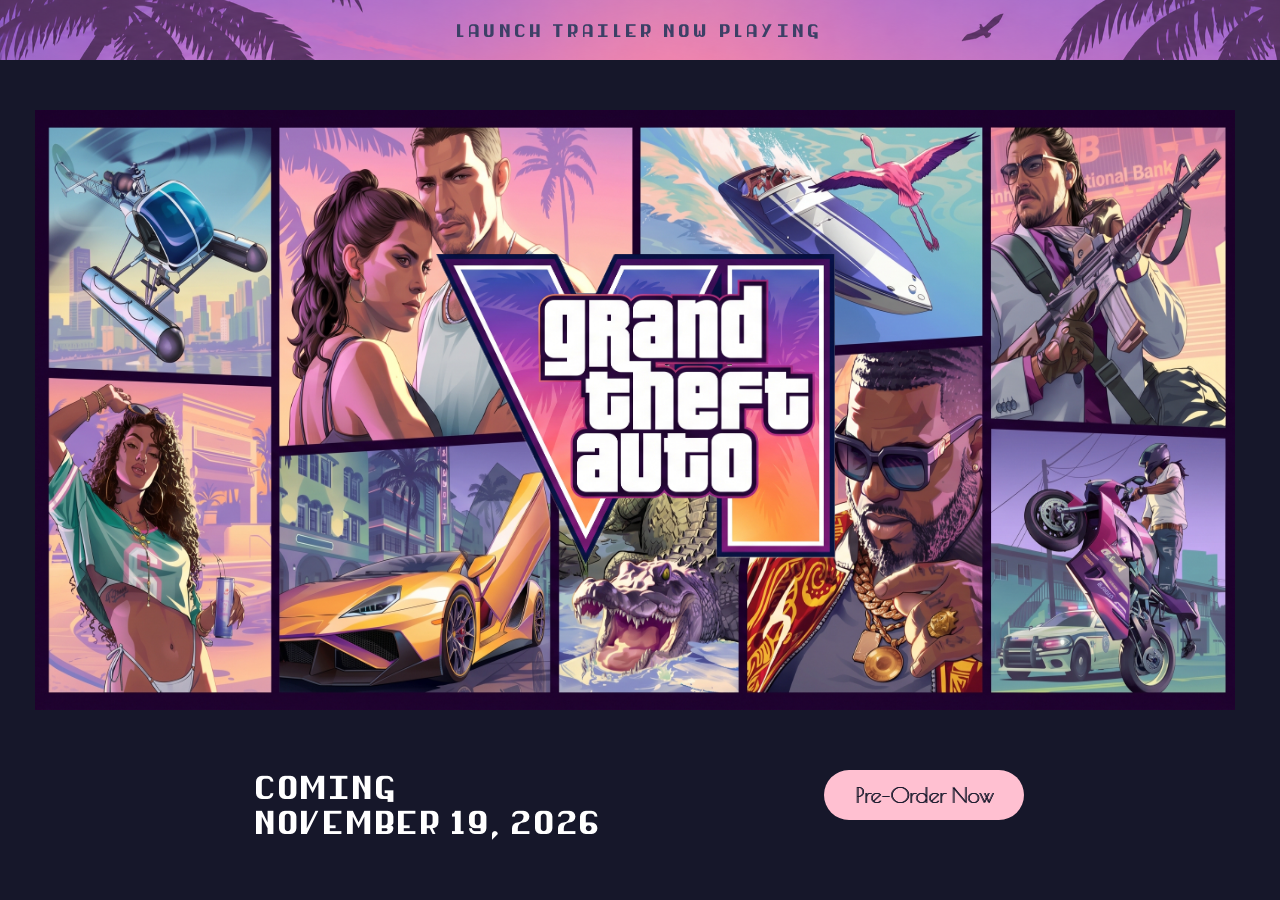
==== index.html @ f169616d "Update index.html" ====
<!DOCTYPE html>
<html lang="en">

<head>
  <meta charset="UTF-8">
  <meta name="viewport" content="width=device-width, initial-scale=1.0">
  <title>Grand Theft Auto VI - Rockstar Games</title>
</head>

<style>
  @import url('https://fonts.googleapis.com/css2?family=Poiret+One&display=swap');
  @font-face {
    font-family: 'ArtDeco Bold';
    src: url('fonts/art-deco-bold.otf') format('opentype');
    font-weight: bold;
    font-style: normal;
  }


  * {
    margin: 0;
    padding: 0;
    box-sizing: border-box;
  }

  body {
    background-color: #16172A;
  }

  .top-section {
    display: flex;
    height: 60px;
    position: relative;
    justify-content: center;
    align-items: center;

  }

  img {
    width: 100%;
    height: 100%;
    object-fit: cover;
    object-position: center top;
  }

  p {
    position: absolute;
    color: #3c4066;
    background-color: none;
    font: 15px;
    font-weight: 700;
    line-height: 17px;
    letter-spacing: 2.25px;
    font-family: 'ArtDeco Bold' !important;


  }

  .logo {
    margin: 55px 0 0 55px;
    width: 50px;
    height: 45px;
    color: white;
  }

  .logo svg {
    display: block;
    width: 100%;
    height: 100%;
  }

  .hero-section {
    display: flex;
    justify-content: space-between;
  }


  .hero-container {
    width: 1100px;
    height: 600px;
    display: flex;
    justify-content: center;
    align-items: center;
    margin: 50px auto;
    position: relative;
  }

  .hero-image {
    width: 1200px;
    height: 600px;
    object-fit: fill;
    display: block;
  }

  .overlay {
    position: absolute;
    display: flex;
    justify-content: center;
    align-items: center;
    width: 400px;
    height: auto;
    object-fit: contain;
  }

  

  .menu-button {
    margin: 55px 55px 0 0;
    width: 48px;
    height: 48px;
    background: transparent;
    border: none;
    cursor: pointer;

    display: flex;
    flex-direction: column;
    justify-content: center;
    align-items: center;
    gap: 6px;
  }

  .menu-button span {
    width: 40px;
    height: 8px;
    background-color: white;
    display: block;
  }

  .pre-order {
    width: 100%;
    height: 50px;
    display: flex;
    flex-direction: row;
    justify-content: space-between;
    padding: 10px 20vw;
  }

  .pre-order p {
    font-size: 29px;
    font-weight: 500;
    line-height: 35px;
    letter-spacing: -0.29px;
    color: white;
  }

  .order-button {
    padding: 12px 14px;
    font-size: 22px;
    text-shadow: 1px 0 0 currentColor, 1px 0 0 currentColor;

    background-color: #FFC0D1;
    color: #16172A;
    border: none;
    border-radius: 50px;
    width: 200px;
    font-family: "Poiret One";

  }


</style>

<body>

  <div class="top-section">
    <img src="top-section-1.png" alt="">
    <p>LAUNCH TRAILER NOW PLAYING</p>
  </div>

  <div class="hero-section">
    <div class="logo">
      <svg fill="none" height="100%" width="100%" viewBox="0 0 46 35" xmlns="http://www.w3.org/2000/svg"
        class="_1o5pgyxe _1o5pgyxf _1n4m2yu0" aria-hidden="true" focusable="false">
        <path d="M46.2661 0.800781H34.7236V34.4008H46.2661V0.800781Z" fill="currentColor"></path>
        <path d="M33.9162 0.800781L17.3358 34.4008L0.776855 0.800781H12.3139L17.3332 11.5445L22.3766 0.800781H33.9162Z"
          fill="currentColor"></path>
        <path
          d="M46.9194 1.43945C47.0056 1.43945 47.0488 1.47492 47.0488 1.54585C47.0488 1.60496 47.0155 1.63872 46.9489 1.64712L47.0573 1.81154H46.9939L46.8905 1.65148H46.828V1.81154H46.769V1.43945H46.9192H46.9194ZM46.8959 1.60465C46.9317 1.60465 46.9565 1.59999 46.9698 1.59065C46.9831 1.58132 46.9898 1.56561 46.9898 1.54336C46.9898 1.50541 46.9631 1.48628 46.9099 1.48628H46.8282V1.60465H46.8959Z"
          fill="currentColor"></path>
        <path
          d="M46.8961 1.94775C46.7154 1.94775 46.5684 1.80355 46.5684 1.62622C46.5684 1.44889 46.7154 1.30469 46.8961 1.30469C47.0769 1.30469 47.2239 1.44889 47.2239 1.62622C47.2239 1.80355 47.0769 1.94775 46.8961 1.94775ZM46.8961 1.35509C46.7437 1.35509 46.6196 1.47673 46.6196 1.62638C46.6196 1.77602 46.7436 1.89767 46.8961 1.89767C47.0487 1.89767 47.1727 1.77602 47.1727 1.62638C47.1727 1.47673 47.0487 1.35509 46.8961 1.35509Z"
          fill="currentColor"></path>
      </svg>
    </div>


    <div class="hero-container">
      <img class="hero-image" src="hero-section-poster.jpeg" alt="gtavi-image">
      <img class="overlay" src="gta6-logo.png" alt="gta6-center-logo">


    </div>


    <button class="menu-button" aria-label="Expand Navigation Menu" aria-expanded="false">
      <span></span>
      <span></span>
    </button>

  </div>

 <div class="pre-order">
    <div>
      <p>Coming <br>
        November 19, 2026</p>
    </div>
    <div>
      <button class="order-button" type="button">Pre-Order Now</button>
    </div>
  </div>

 
</body>

</html>
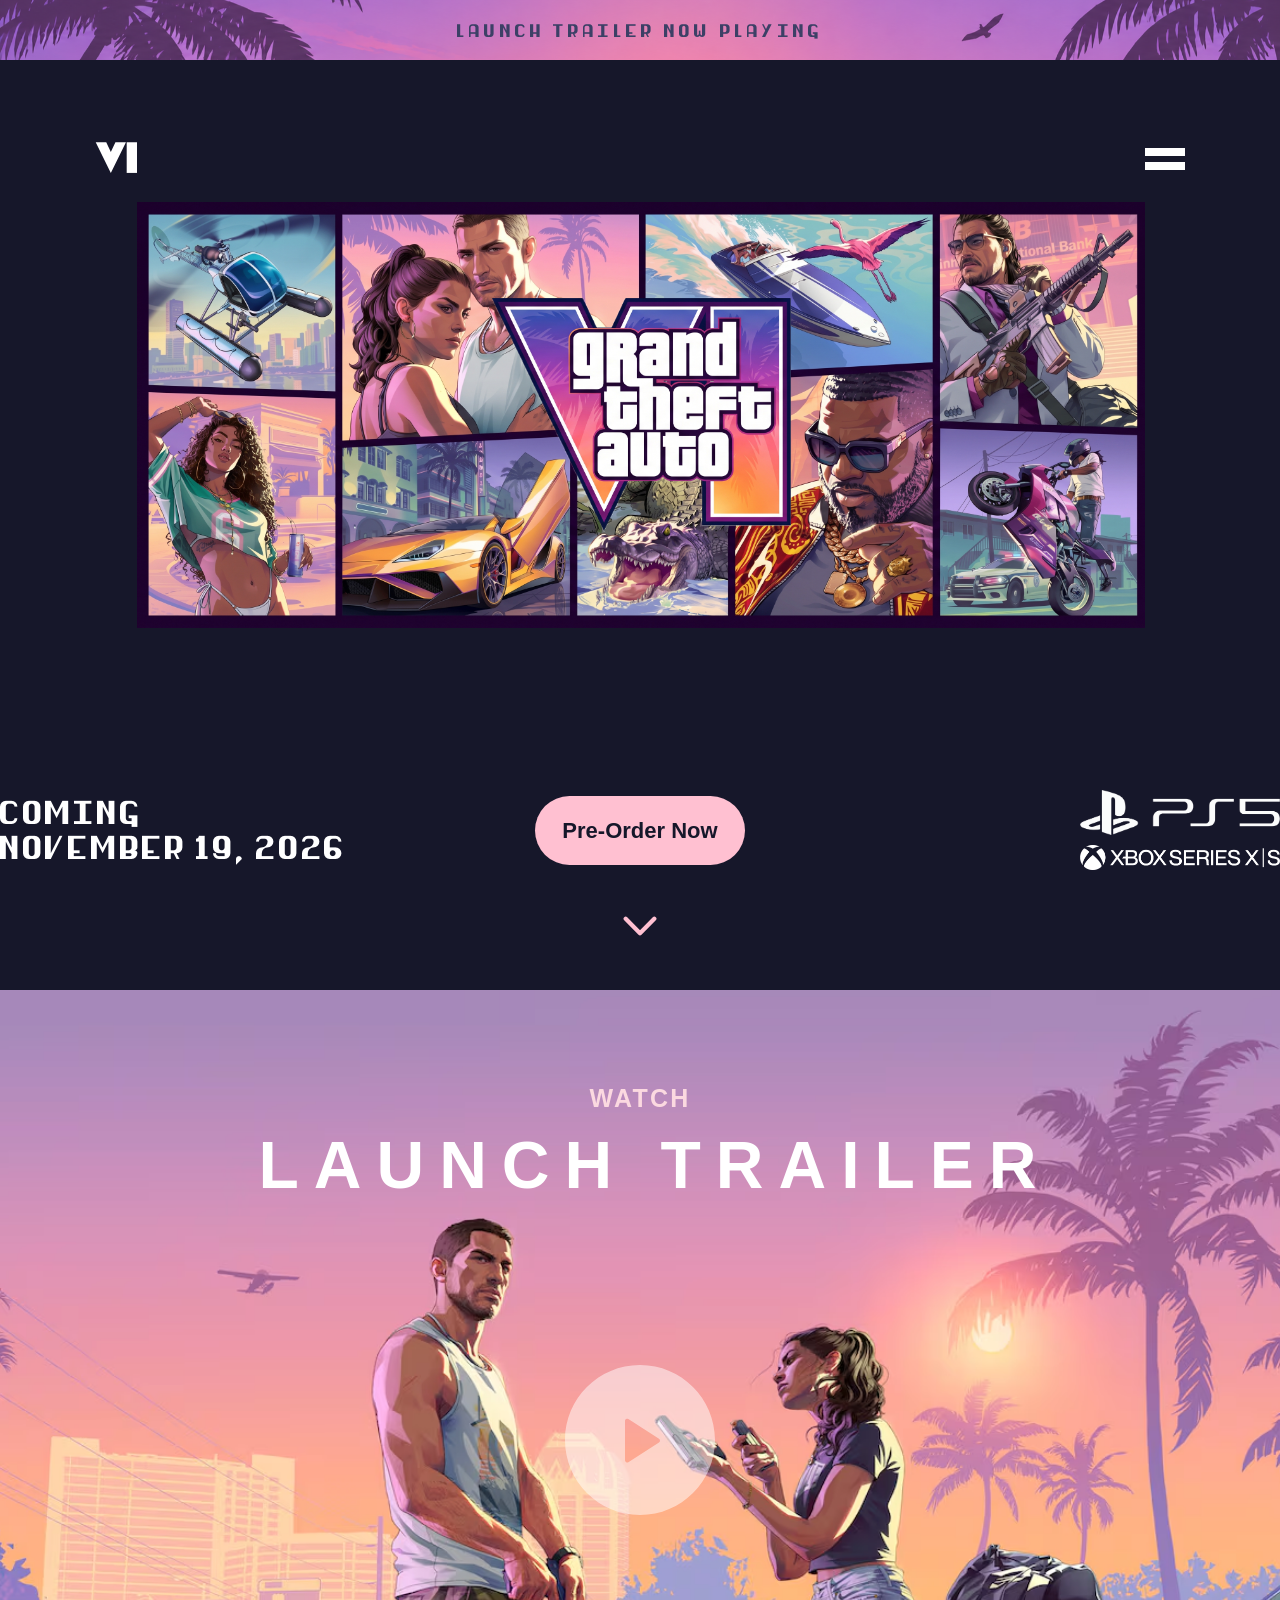
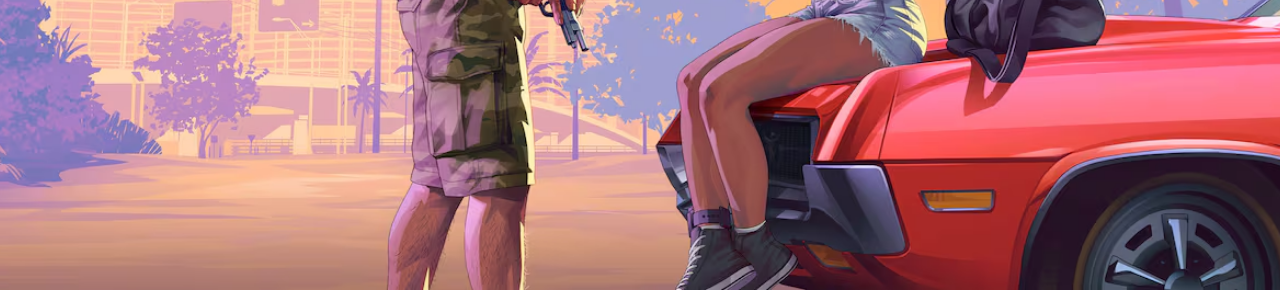
==== commit 79acde46: "Completed the Preorder section and added launch trailer section and also added an iframe from youtub" ====
--- a/index.html
+++ b/index.html
@@ -36,14 +36,13 @@
 
   }
 
-  img {
+   .top-section img {
     width: 100%;
     height: 100%;
     object-fit: cover;
     object-position: center top;
   }
-
-  p {
+  .top-section p {
     position: absolute;
     color: #3c4066;
     background-color: none;
@@ -56,11 +55,25 @@
 
   }
 
+    .sticky-nav-layer {
+    position: fixed;
+    top: 60px; 
+    left: 0;
+    width: 100%;
+    z-index: 1000;
+    display: flex;
+    justify-content: space-between;
+    align-items: flex-start;
+    padding: 55px; 
+    pointer-events: none; 
+  }
+
   .logo {
     margin: 55px 0 0 55px;
     width: 50px;
     height: 45px;
     color: white;
+    position: sticky;
   }
 
   .logo svg {
@@ -72,22 +85,26 @@
   .hero-section {
     display: flex;
     justify-content: space-between;
+    box-sizing: border-box;
+    padding: 20px 40px;
+    position: relative;
+
   }
 
 
   .hero-container {
-    width: 1100px;
-    height: 600px;
-    display: flex;
-    justify-content: center;
-    align-items: center;
-    margin: 50px auto;
+    width: 100%;
+    max-width: 1350px;
+    height: 650px;
+    display: flex;
+    justify-content: center;
+    align-items: center;
+    margin: 10px auto;
     position: relative;
   }
 
   .hero-image {
-    width: 1200px;
-    height: 600px;
+    width: 100%;
     object-fit: fill;
     display: block;
   }
@@ -97,7 +114,7 @@
     display: flex;
     justify-content: center;
     align-items: center;
-    width: 400px;
+    max-width: 300px;
     height: auto;
     object-fit: contain;
   }
@@ -111,7 +128,7 @@
     background: transparent;
     border: none;
     cursor: pointer;
-
+    position: sticky;
     display: flex;
     flex-direction: column;
     justify-content: center;
@@ -126,13 +143,22 @@
     display: block;
   }
 
+  .pre-order-wrapper {
+  width: 100%;
+  display: flex;
+  justify-content: center; 
+}
+
   .pre-order {
-    width: 100%;
-    height: 50px;
+    width: 100%;             
+    max-width: 1300px; 
+    height: 120px;
+    box-sizing: border-box;
     display: flex;
     flex-direction: row;
     justify-content: space-between;
-    padding: 10px 20vw;
+    align-items: center;
+    padding: 10px 0;
   }
 
   .pre-order p {
@@ -141,73 +167,377 @@
     line-height: 35px;
     letter-spacing: -0.29px;
     color: white;
+    font-family: 'ArtDeco Bold' !important;
   }
 
   .order-button {
-    padding: 12px 14px;
+    padding: 22px 22px;
     font-size: 22px;
-    text-shadow: 1px 0 0 currentColor, 1px 0 0 currentColor;
-
+    font-weight: 700;
     background-color: #FFC0D1;
     color: #16172A;
     border: none;
     border-radius: 50px;
-    width: 200px;
-    font-family: "Poiret One";
-
-  }
-
-
+    width: 210px;
+    height: 69px;
+    transition: background-color 1s ease, color 1s ease, text-shadow 1s ease, box-shadow 1s ease;
+  }
+
+  .order-button:hover {
+    color: #974858;
+
+  
+  box-shadow: 
+    0 0 10px #ffffff,   
+    0 0 40px #ff69b4,   
+    0 0 50px #ff1493,   
+    inset 0 0 14px rgba(255, 255, 255, 0.6); 
+  }
+
+  .button-group {
+    display: flex;
+    flex-direction: column;
+    align-items: center;
+    gap: 15px;
+    position: relative;
+  }
+
+    .scroll-arrow {
+    background: none;
+    border: none;
+    padding: 0;
+    display: flex;
+    justify-content: center;
+    align-items: center;
+    position: absolute;
+    top: 120px;
+    }  
+    
+    
+
+  .console-logos {
+    display: flex;
+    flex-direction: column;
+    gap: 10px;
+    width: 100%;
+  }
+
+  .console-logos img {
+    max-width: 200px;
+    object-position: right;
+    height: auto;
+  }
+
+  .left, .right, .center {
+    flex: 1;
+    display: flex;
+    align-items: center;
+  }
+
+  .left {
+    justify-content: flex-start;
+  }
+
+  .center {
+    justify-content: center;
+  }
+
+  .right {
+    justify-content: flex-end;
+    align-items: flex-end;
+  }
+
+  .launch-section {
+    display: flex;
+    justify-content: center;
+    align-items: center;
+    width: 100%;
+    height: 100vh;
+    margin-top: 100px;
+    overflow: hidden;
+    position: relative;
+  }
+
+  .launch-section img {
+  width: 100%;
+  height: 100%;
+  object-fit: cover;
+}
+
+  .launch-text {
+    display: flex;
+    flex-direction: column;
+    position: absolute;
+    justify-content: flex-start;
+    align-items: center;
+    z-index: 1;
+    gap: 20px;
+    top: 100px;
+    left: 0;
+    width: 100%;
+    height: 100%;
+  }
+
+  .watch p {
+    color: #fbd9e0;
+    background-color: none;
+    font-size: 25px;
+    line-height: 17px;
+    letter-spacing: 2.25px;
+    font-weight: 900;
+    font-family:'Franklin Gothic Medium', 'Arial Narrow', Arial, sans-serif;
+  }
+
+  .launch p {
+    color: #ffffff;
+    font-size: 66px;
+    letter-spacing: 15px;
+    font-weight: 900;
+    font-family:'Franklin Gothic Medium', 'Arial Narrow', Arial, sans-serif;
+  }
+
+  .launch {
+    position: relative;
+    left: 15px;
+  }
+
+  .play-button {
+    position: absolute;
+    color: white;
+    opacity: 0.5;
+    display: flex;
+    cursor: pointer;
+    z-index: 3;
+    transition: transform 0.3s ease, opacity 0.3s ease;
+  }
+
+  .play-button:hover {
+    opacity: 0.7;
+    transform: scale(1.15);
+  }
+
+  .video-overlay {
+  position: fixed;
+  top: 0;
+  left: 0;
+  width: 100%;
+  height: 100%;
+  background-color: rgba(22, 23, 42, 0.95);
+  backdrop-filter: blur(8px);
+  z-index: 1000; 
+  
+  display: flex;
+  flex-direction: column;
+  justify-content: flex-start; 
+  align-items: center;
+  padding: 60px 20px;          
+  overflow-y: auto;            
+  
+  opacity: 0;
+  pointer-events: none;
+  transition: opacity 0.4s ease;
+}
+
+.video-overlay:target {
+  opacity: 1;
+  pointer-events: auto;
+}
+
+.video-container {
+  position: relative;
+  width: 100%;               
+  max-width: 1000px;
+  aspect-ratio: 16 / 9;
+  border-radius: 12px;
+  overflow: hidden;
+  box-shadow: 0 20px 50px rgba(0, 0, 0, 0.6);
+  border: 1px solid rgba(255, 255, 255, 0.15);
+  margin-bottom: 40px;          
+  flex-shrink: 0;               
+}
+
+.video-container iframe {
+  width: 100%;
+  height: 100%;
+  display: block;
+}
+
+.close-button {
+  position: fixed;             
+  top: 20px;
+  right: 20px;
+  background: rgba(255, 255, 255, 0.1);
+  color: white;
+  text-decoration: none; 
+  font-size: 30px;
+  width: 45px;
+  height: 45px;
+  border-radius: 50%;
+  display: flex;
+  justify-content: center;
+  align-items: center;
+  z-index: 100000;
+  transition: background 0.2s, transform 0.2s;
+}
+
+.close-button:hover {
+  background: rgba(255, 255, 255, 0.3);
+  transform: scale(1.05);
+}
+
+
+.video-details-section {
+  width: 100%;
+  max-width: 1000px;       
+  margin: 0 auto;
+  padding: 0 0 40px 0;         
+  background-color: transparent; 
+  color: #ffffff;
+
+}
+
+.details-split-row {
+  display: flex;
+  justify-content: space-between;
+  align-items: flex-start;
+  gap: 50px;
+}
+
+.details-left, .details-right {
+  flex: 1;
+}
+
+.main-title {
+  font-family:'Franklin Gothic Medium', 'Arial Narrow', Arial, sans-serif;
+  font-size: 40px;
+  line-height: 1.1;
+  letter-spacing: 1.5px;
+  margin-bottom: 12px;
+  font-weight: 700;
+  color: #fff9cb;
+}
+
+.release-date {
+  font-size: 19px;
+  color: #7b7d99; 
+  letter-spacing: 0.5px;
+  font-family:'Franklin Gothic Medium', 'Arial Narrow', Arial, sans-serif;
+}
+
+.description-para {
+  position: static; 
+  font-size: 19px;
+  line-height: 1.6;
+  color: #7b7d99;
+  font-weight: normal ;
+  letter-spacing: 0.2px;
+  font-family:'Franklin Gothic Medium', 'Arial Narrow', Arial, sans-serif;
+}
+  
 </style>
 
 <body>
-
-  <div class="top-section">
-    <img src="top-section-1.png" alt="">
-    <p>LAUNCH TRAILER NOW PLAYING</p>
+<div class="top-section">
+  <img src="top-section-1.png" alt="">
+  <p>LAUNCH TRAILER NOW PLAYING</p>
+</div>
+
+<div class="hero-section">
+  <div class="logo">
+    <svg fill="none" height="100%" width="100%" viewBox="0 0 46 35" xmlns="http://www.w3.org/2000/svg"
+      class="_1o5pgyxe _1o5pgyxf _1n4m2yu0" aria-hidden="true" focusable="false">
+      <path d="M46.2661 0.800781H34.7236V34.4008H46.2661V0.800781Z" fill="currentColor"></path>
+      <path d="M33.9162 0.800781L17.3358 34.4008L0.776855 0.800781H12.3139L17.3332 11.5445L22.3766 0.800781H33.9162Z"
+        fill="currentColor"></path>
+      <path
+        d="M46.9194 1.43945C47.0056 1.43945 47.0488 1.47492 47.0488 1.54585C47.0488 1.60496 47.0155 1.63872 46.9489 1.64712L47.0573 1.81154H46.9939L46.8905 1.65148H46.828V1.81154H46.769V1.43945H46.9192H46.9194ZM46.8959 1.60465C46.9317 1.60465 46.9565 1.59999 46.9698 1.59065C46.9831 1.58132 46.9898 1.56561 46.9898 1.54336C46.9898 1.50541 46.9631 1.48628 46.9099 1.48628H46.8282V1.60465H46.8959Z"
+        fill="currentColor"></path>
+      <path
+        d="M46.8961 1.94775C46.7154 1.94775 46.5684 1.80355 46.5684 1.62622C46.5684 1.44889 46.7154 1.30469 46.8961 1.30469C47.0769 1.30469 47.2239 1.44889 47.2239 1.62622C47.2239 1.80355 47.0769 1.94775 46.8961 1.94775ZM46.8961 1.35509C46.7437 1.35509 46.6196 1.47673 46.6196 1.62638C46.6196 1.77602 46.7436 1.89767 46.8961 1.89767C47.0487 1.89767 47.1727 1.77602 47.1727 1.62638C47.1727 1.47673 47.0487 1.35509 46.8961 1.35509Z"
+        fill="currentColor"></path>
+    </svg>
   </div>
 
-  <div class="hero-section">
-    <div class="logo">
-      <svg fill="none" height="100%" width="100%" viewBox="0 0 46 35" xmlns="http://www.w3.org/2000/svg"
-        class="_1o5pgyxe _1o5pgyxf _1n4m2yu0" aria-hidden="true" focusable="false">
-        <path d="M46.2661 0.800781H34.7236V34.4008H46.2661V0.800781Z" fill="currentColor"></path>
-        <path d="M33.9162 0.800781L17.3358 34.4008L0.776855 0.800781H12.3139L17.3332 11.5445L22.3766 0.800781H33.9162Z"
-          fill="currentColor"></path>
-        <path
-          d="M46.9194 1.43945C47.0056 1.43945 47.0488 1.47492 47.0488 1.54585C47.0488 1.60496 47.0155 1.63872 46.9489 1.64712L47.0573 1.81154H46.9939L46.8905 1.65148H46.828V1.81154H46.769V1.43945H46.9192H46.9194ZM46.8959 1.60465C46.9317 1.60465 46.9565 1.59999 46.9698 1.59065C46.9831 1.58132 46.9898 1.56561 46.9898 1.54336C46.9898 1.50541 46.9631 1.48628 46.9099 1.48628H46.8282V1.60465H46.8959Z"
-          fill="currentColor"></path>
-        <path
-          d="M46.8961 1.94775C46.7154 1.94775 46.5684 1.80355 46.5684 1.62622C46.5684 1.44889 46.7154 1.30469 46.8961 1.30469C47.0769 1.30469 47.2239 1.44889 47.2239 1.62622C47.2239 1.80355 47.0769 1.94775 46.8961 1.94775ZM46.8961 1.35509C46.7437 1.35509 46.6196 1.47673 46.6196 1.62638C46.6196 1.77602 46.7436 1.89767 46.8961 1.89767C47.0487 1.89767 47.1727 1.77602 47.1727 1.62638C47.1727 1.47673 47.0487 1.35509 46.8961 1.35509Z"
-          fill="currentColor"></path>
-      </svg>
-    </div>
-
-
-    <div class="hero-container">
-      <img class="hero-image" src="hero-section-poster.jpeg" alt="gtavi-image">
-      <img class="overlay" src="gta6-logo.png" alt="gta6-center-logo">
-
-
-    </div>
-
-
-    <button class="menu-button" aria-label="Expand Navigation Menu" aria-expanded="false">
-      <span></span>
-      <span></span>
-    </button>
+
+  <div class="hero-container">
+    <img class="hero-image" src="hero-section-poster.jpeg" alt="gtavi-image">
+    <img class="overlay" src="gta6-logo.png" alt="gta6-center-logo">
+
 
   </div>
 
- <div class="pre-order">
-    <div>
+
+  <button class="menu-button" aria-label="Expand Navigation Menu" aria-expanded="false">
+    <span></span>
+    <span></span>
+  </button>
+
+</div>
+<div class="pre-order-wrapper">
+  <div class="pre-order">
+    <div class="left">
       <p>Coming <br>
         November 19, 2026</p>
     </div>
-    <div>
-      <button class="order-button" type="button">Pre-Order Now</button>
+    <div class="center">
+      <div class="button-group">
+        <button class="order-button glow-button" type="button">Pre-Order Now</button>
+
+        <button class="scroll-arrow" type="button" aria-label="Scroll down">
+          <svg width="50" height="20" viewBox="0 0 24 14" fill="none" xmlns="http://www.w3.org/2000/svg">
+            <path d="M2 2L12 12L22 2" stroke="#FFC0D1" stroke-width="3" stroke-linecap="round"
+              stroke-linejoin="round" />
+          </svg>
+        </button>
+      </div>
+    </div>
+    <div class="console-logos right">
+      <img src="ps.png" alt="">
+      <img src="xbox.png" alt="">
     </div>
   </div>
+</div>
+<div class="launch-section">
+  <img src="launch-image.png" alt="">
+
+  <a href="#videoPlayerModal" class="play-button">
+  <svg xmlns="http://w3.org" width="150" height="150" fill="none" viewBox="0 0 40 40">
+    <path fill-rule="evenodd" clip-rule="evenodd" d="M20 40C31.0457 40 40 31.0457 40 20C40 8.9543 31.0457 0 20 0C8.9543 0 0 8.9543 0 20C0 31.0457 8.9543 40 20 40ZM16.8988 14.426C16.7193 14.3106 16.4911 14.3024 16.3038 14.4047C16.1165 14.5069 16 14.7033 16 14.9167V25.4167C16 25.6301 16.1165 25.8264 16.3038 25.9287C16.4911 26.0309 16.7193 26.0227 16.8988 25.9074L25.0654 20.6574C25.2324 20.55 25.3333 20.3652 25.3333 20.1667C25.3333 19.9682 25.2324 19.7833 25.0654 19.676L16.8988 14.426Z" fill="currentColor"/>
+  </svg>
+</a>
+
+<div class="video-overlay" id="videoPlayerModal">
+  <div class="video-container">
+    <a href="#" class="close-button">&times;</a>
+    <iframe width="560" height="315" src="https://www.youtube.com/embed/rz1B4B2yBZY?si=FEmzptQHB-b04Kkh" title="YouTube video player" frameborder="0" allow="accelerometer; autoplay; clipboard-write; encrypted-media; gyroscope; picture-in-picture; web-share" referrerpolicy="strict-origin-when-cross-origin" allowfullscreen></iframe>
+  </div>
+
+  <div class="video-details-section">
+  <div class="details-split-row">
+    
+    <div class="details-left">
+      <h1 class="main-title">GRAND THEFT AUTO <br> VI LAUNCH TRAILER</h1>
+      <span class="release-date">October 15, 2026</span>
+    </div>
+    
+    <div class="details-right">
+      <p class="description-para">
+        Check out the Launch Trailer, featuring the debut of “Flower in a Hurricane” from original score composers Justice feat. Tame Impala, SZA, and King Gizzard & The Lizard Wizard.
+      </p>
+    </div>
+
+  </div>
+</div>
+</div>
+
+  <div class="launch-text">
+    <div class="watch"><p>WATCH</p></div>
+    <div class="launch"><p>LAUNCH TRAILER</p></div>
+  </div>
+
+  
+
+</div>
 
  
 </body>
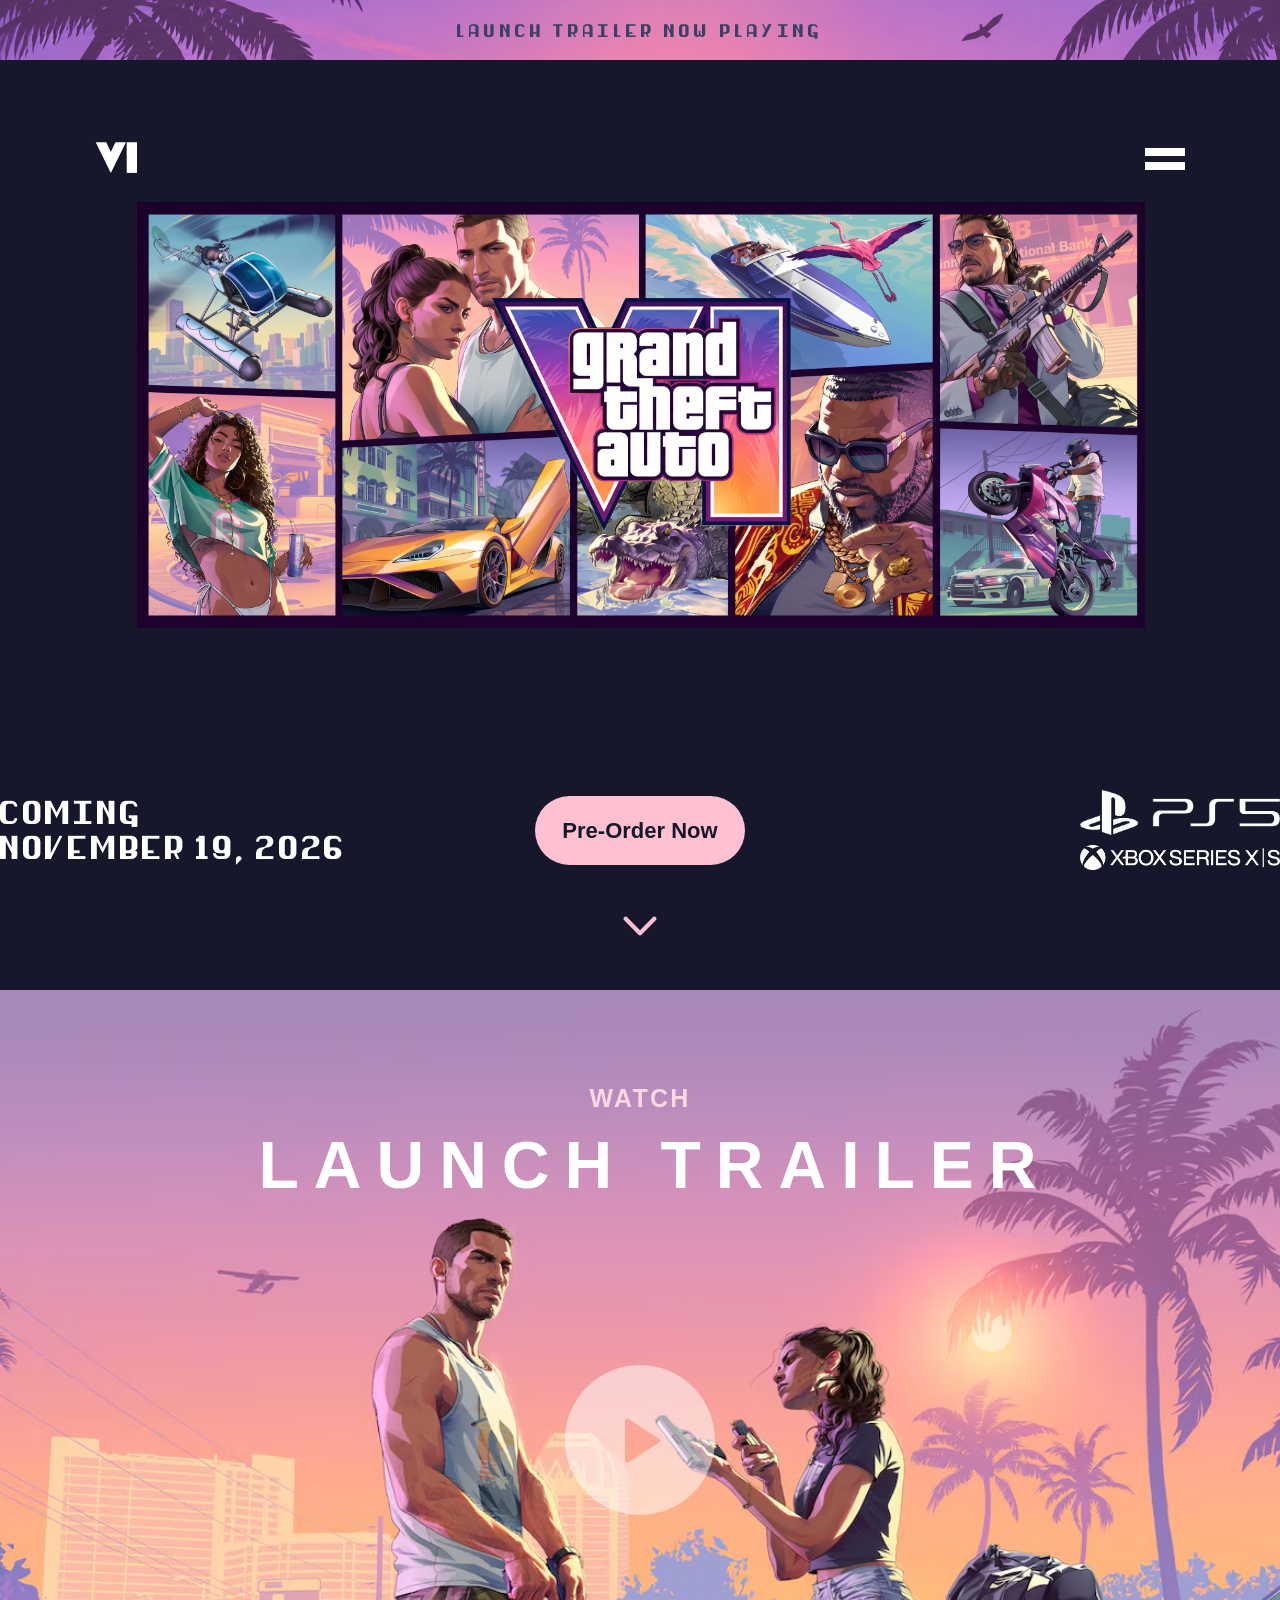
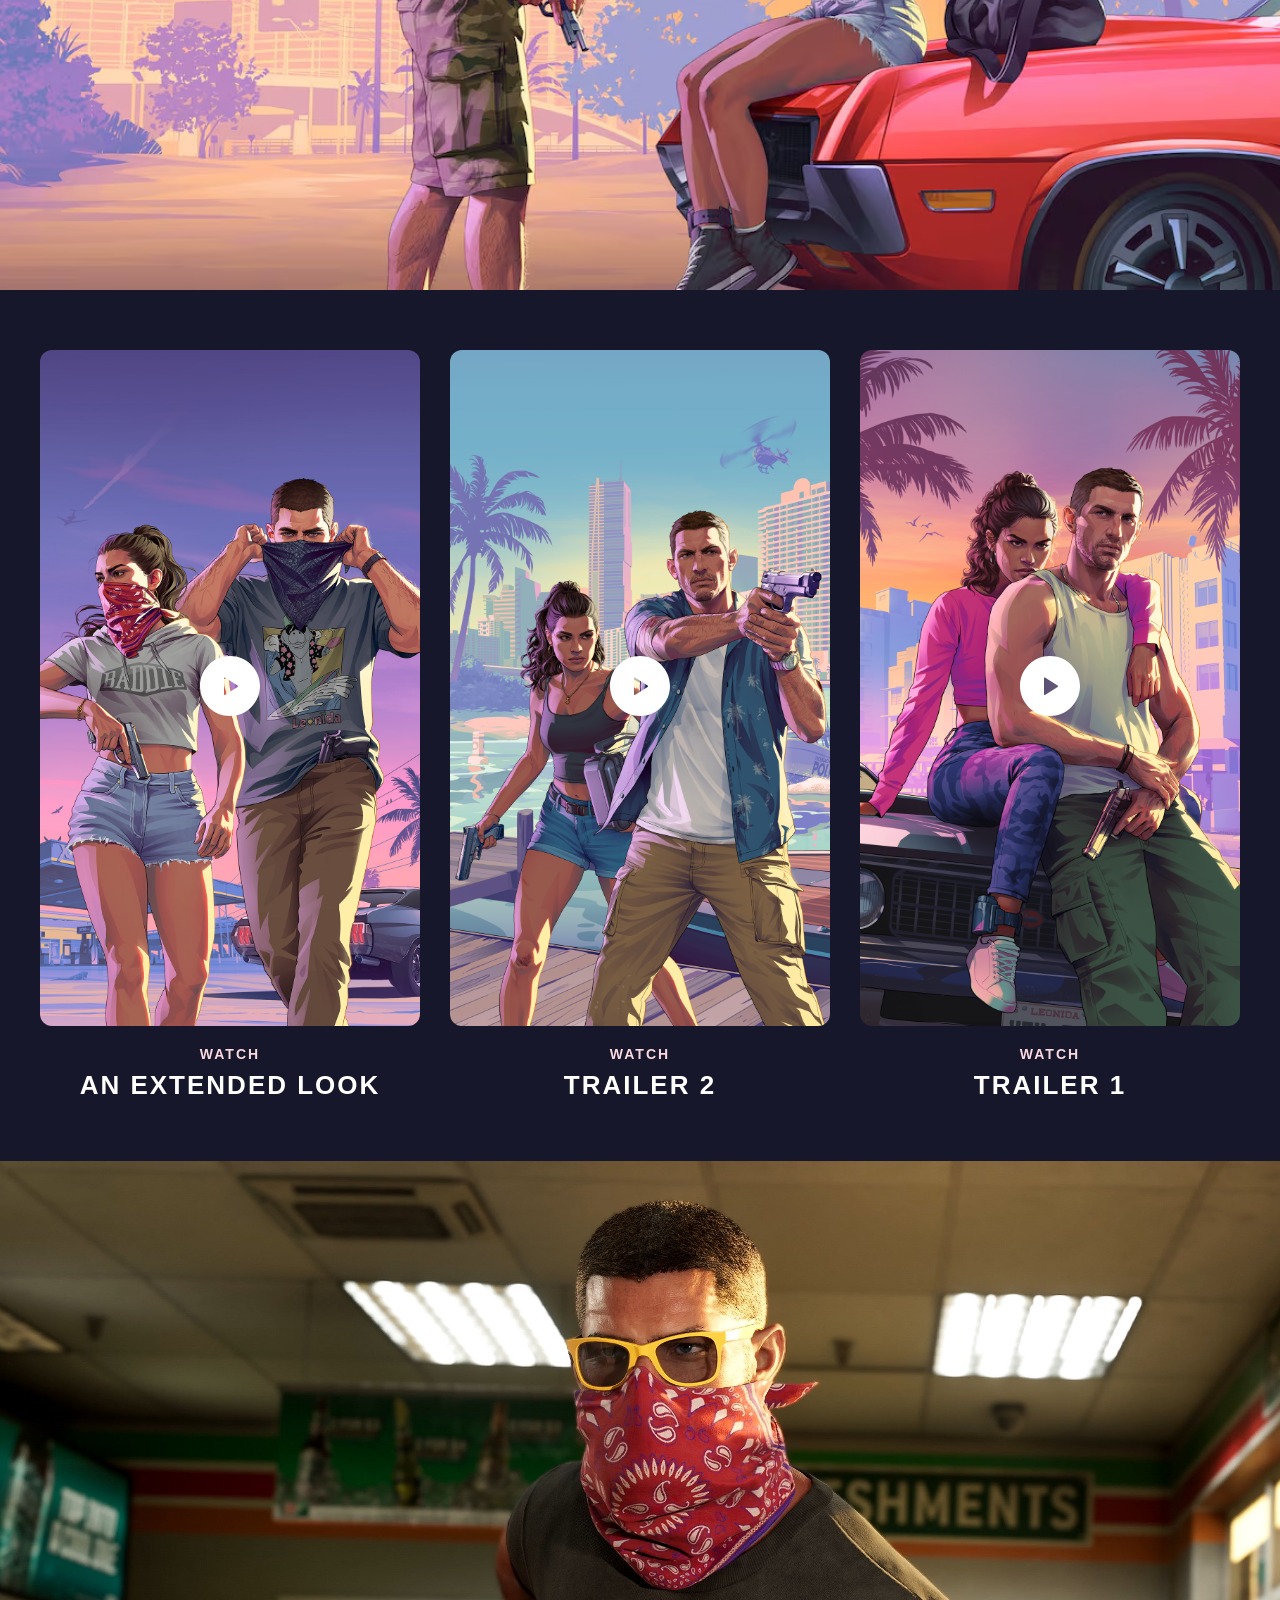
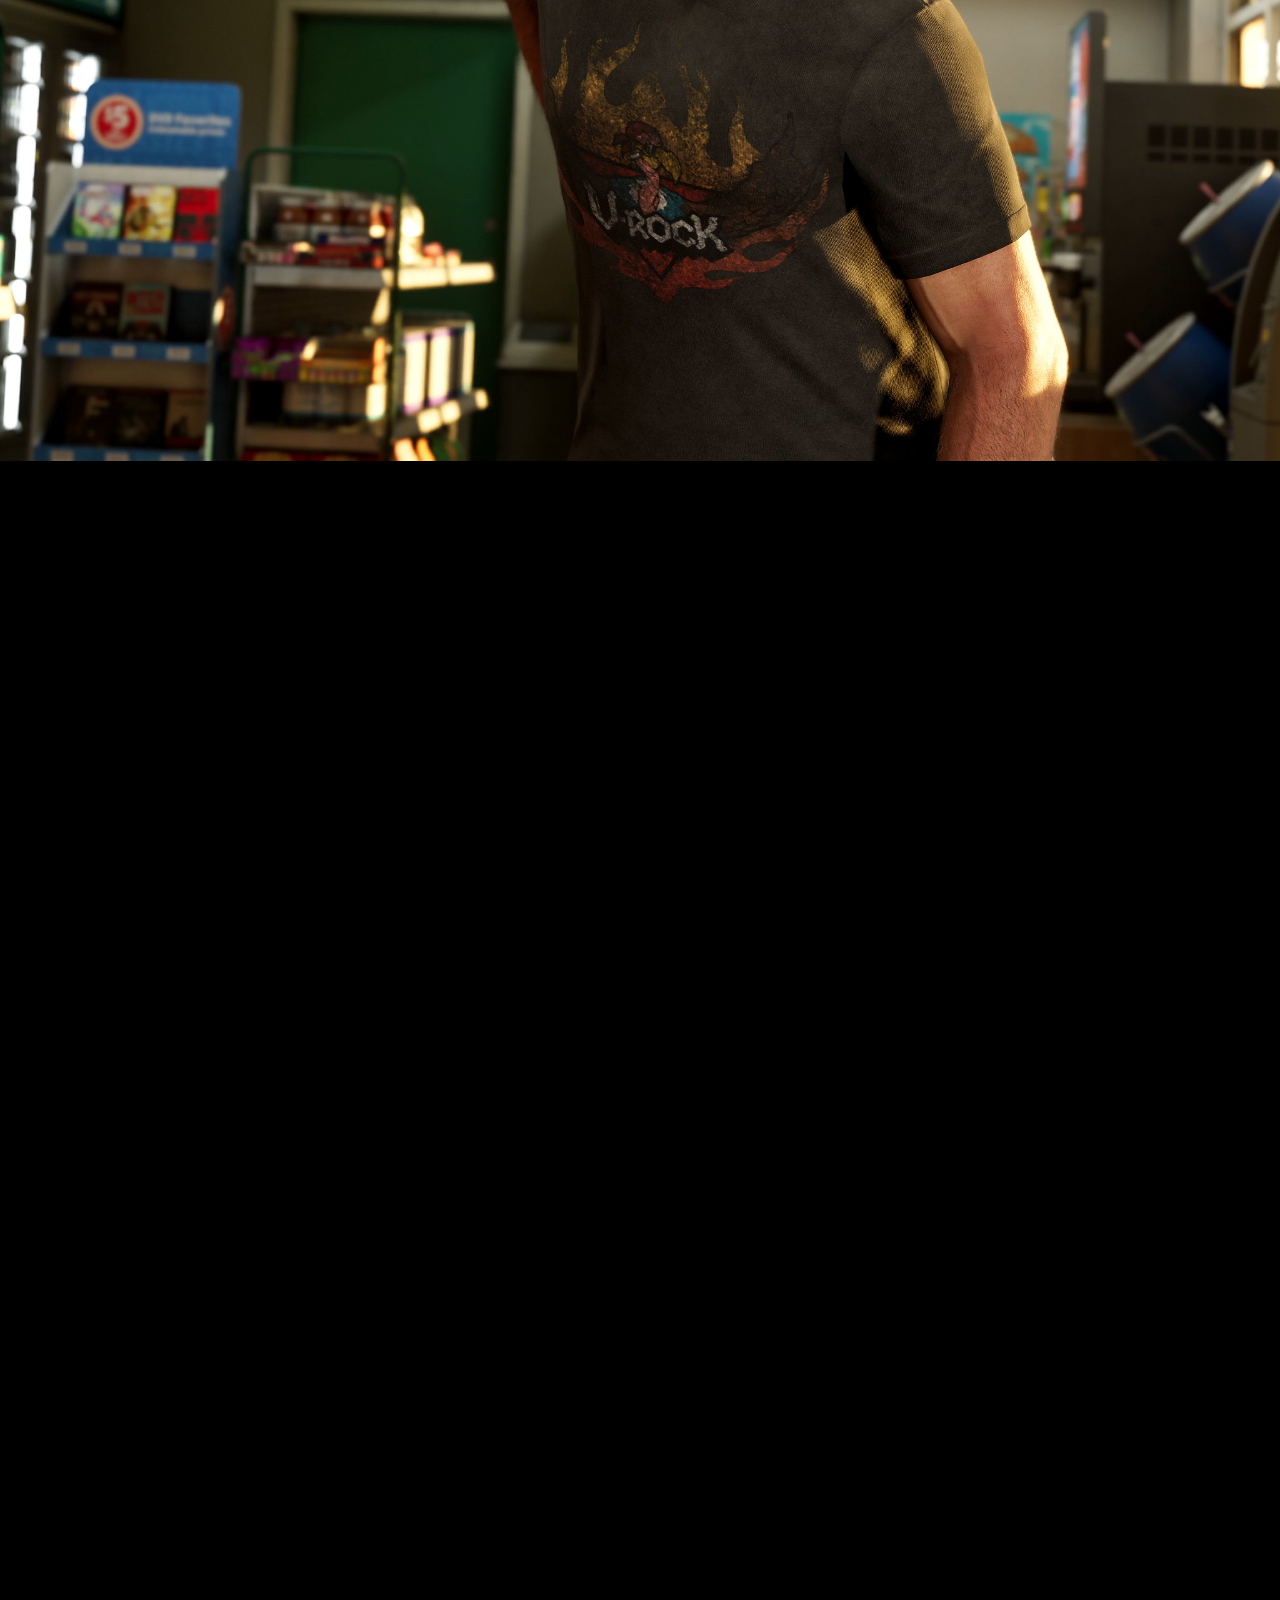
==== commit e3ae4ac6: "Added more trailer cards below the launch trailer and also added scroll animations" ====
--- a/index.html
+++ b/index.html
@@ -434,6 +434,115 @@
   font-family:'Franklin Gothic Medium', 'Arial Narrow', Arial, sans-serif;
 }
   
+/* Trailers Cards Section */
+  .more-trailers-section {
+    width: 100%;
+    background-color: #16172A; /* Matches your body background */
+    display: flex;
+    justify-content: center;
+    padding: 60px 40px;
+  }
+
+  .trailers-container {
+    width: 100%;
+    max-width: 1350px;
+    display: flex;
+    justify-content: space-between;
+    gap: 30px;
+  }
+
+  .trailer-card {
+    flex: 1;
+    display: flex;
+    flex-direction: column;
+    align-items: center;
+    cursor: pointer;
+  }
+
+  .trailer-card:hover .trailer-image-wrapper img {
+    transform: scale(1.03);
+  }
+
+  .trailer-image-wrapper {
+    width: 100%;
+    aspect-ratio: 9 / 16; 
+    position: relative;
+    border-radius: 12px;
+    overflow: hidden;
+    margin-bottom: 20px;
+  }
+
+  .trailer-image-wrapper img {
+    width: 100%;
+    height: 100%;
+    object-fit: cover;
+    transition: transform 0.4s ease;
+  }
+
+  .card-play-button {
+    position: absolute;
+    top: 50%;
+    left: 50%;
+    transform: translate(-50%, -50%);
+    color: white;
+    z-index: 2;
+    transition: transform 0.2s ease;
+  }
+
+  .trailer-card:hover .card-play-button {
+    transform: translate(-50%, -50%) scale(1.1);
+  }
+
+  .trailer-text {
+    text-align: center;
+    display: flex;
+    flex-direction: column;
+    gap: 8px;
+  }
+
+  .watch-tag {
+    color: #fbd9e0; 
+    font-size: 14px;
+    letter-spacing: 2px;
+    font-weight: 900;
+    font-family: 'Franklin Gothic Medium', 'Arial Narrow', Arial, sans-serif;
+  }
+
+  .trailer-title {
+    color: #ffffff;
+    font-size: 26px;
+    letter-spacing: 2px;
+    font-weight: 900;
+    font-family: 'Franklin Gothic Medium', 'Arial Narrow', Arial, sans-serif;
+  }
+
+
+  .scroll-canvas-section {
+    /* Controls how much scrolling is required to finish the sequence */
+    height: 250vh; 
+    position: relative;
+    background-color: #000;
+  }
+
+  .sticky-canvas-container {
+    position: sticky;
+    top: 0;
+    height: 100vh; 
+    width: 100%;
+    overflow: hidden;
+    display: flex;
+    justify-content: center;
+    align-items: center;
+  }
+
+  #scrub-canvas {
+    width: 100%;
+    height: 100vh;
+    object-fit: cover; 
+    display: block;
+    object-position: center center;
+  }
+
 </style>
 
 <body>
@@ -534,12 +643,159 @@
     <div class="watch"><p>WATCH</p></div>
     <div class="launch"><p>LAUNCH TRAILER</p></div>
   </div>
-
-  
-
 </div>
-
+<div class="more-trailers-section">
+  <div class="trailers-container">
+    
+    <!-- Trailer Card 1 -->
+    <div class="trailer-card">
+      <div class="trailer-image-wrapper">
+       
+        <img src="Jason_and_Lucia_Robbery_portrait.jpg" alt="An Extended Look">
+        <div class="card-play-button">
+          <svg xmlns="http://www.w3.org/2000/svg" width="60" height="60" fill="none" viewBox="0 0 40 40">
+            <path fill-rule="evenodd" clip-rule="evenodd" d="M20 40C31.0457 40 40 31.0457 40 20C40 8.9543 31.0457 0 20 0C8.9543 0 0 8.9543 0 20C0 31.0457 8.9543 40 20 40ZM16.8988 14.426C16.7193 14.3106 16.4911 14.3024 16.3038 14.4047C16.1165 14.5069 16 14.7033 16 14.9167V25.4167C16 25.6301 16.1165 25.8264 16.3038 25.9287C16.4911 26.0309 16.7193 26.0227 16.8988 25.9074L25.0654 20.6574C25.2324 20.55 25.3333 20.3652 25.3333 20.1667C25.3333 19.9682 25.2324 19.7833 25.0654 19.676L16.8988 14.426Z" fill="currentColor"/>
+          </svg>
+        </div>
+      </div>
+      <div class="trailer-text">
+        <p class="watch-tag">WATCH</p>
+        <p class="trailer-title">AN EXTENDED LOOK</p>
+      </div>
+    </div>
+
+    <!-- Trailer Card 2 -->
+    <div class="trailer-card">
+      <div class="trailer-image-wrapper">
+        
+        <img src="Jason_and_Lucia_02_portrait.jpg" alt="Trailer 2">
+        <div class="card-play-button">
+          <svg xmlns="http://www.w3.org/2000/svg" width="60" height="60" fill="none" viewBox="0 0 40 40">
+            <path fill-rule="evenodd" clip-rule="evenodd" d="M20 40C31.0457 40 40 31.0457 40 20C40 8.9543 31.0457 0 20 0C8.9543 0 0 8.9543 0 20C0 31.0457 8.9543 40 20 40ZM16.8988 14.426C16.7193 14.3106 16.4911 14.3024 16.3038 14.4047C16.1165 14.5069 16 14.7033 16 14.9167V25.4167C16 25.6301 16.1165 25.8264 16.3038 25.9287C16.4911 26.0309 16.7193 26.0227 16.8988 25.9074L25.0654 20.6574C25.2324 20.55 25.3333 20.3652 25.3333 20.1667C25.3333 19.9682 25.2324 19.7833 25.0654 19.676L16.8988 14.426Z" fill="currentColor"/>
+          </svg>
+        </div>
+      </div>
+      <div class="trailer-text">
+        <p class="watch-tag">WATCH</p>
+        <p class="trailer-title">TRAILER 2</p>
+      </div>
+    </div>
+
+    <!-- Trailer Card 3 -->
+    <div class="trailer-card">
+      <div class="trailer-image-wrapper">
+        
+        <img src="Jason_and_Lucia_01_portrait.jpg" alt="Trailer 1">
+        <div class="card-play-button">
+          <svg xmlns="http://www.w3.org/2000/svg" width="60" height="60" fill="none" viewBox="0 0 40 40">
+            <path fill-rule="evenodd" clip-rule="evenodd" d="M20 40C31.0457 40 40 31.0457 40 20C40 8.9543 31.0457 0 20 0C8.9543 0 0 8.9543 0 20C0 31.0457 8.9543 40 20 40ZM16.8988 14.426C16.7193 14.3106 16.4911 14.3024 16.3038 14.4047C16.1165 14.5069 16 14.7033 16 14.9167V25.4167C16 25.6301 16.1165 25.8264 16.3038 25.9287C16.4911 26.0309 16.7193 26.0227 16.8988 25.9074L25.0654 20.6574C25.2324 20.55 25.3333 20.3652 25.3333 20.1667C25.3333 19.9682 25.2324 19.7833 25.0654 19.676L16.8988 14.426Z" fill="currentColor"/>
+          </svg>
+        </div>
+      </div>
+      <div class="trailer-text">
+        <p class="watch-tag">WATCH</p>
+        <p class="trailer-title">TRAILER 1</p>
+      </div>
+    </div>
+
+  </div>
+</div>
+
+<!-- Scroll-Scrub Canvas Section -->
+<div class="scroll-canvas-section">
+  <div class="sticky-canvas-container">
+    <canvas id="scrub-canvas"></canvas>
+  </div>
+</div>
  
 </body>
-
+<script>
+  // ==========================================
+  // 1. CANVAS SETUP (Runs once on page load)
+  // ==========================================
+  const canvasSection = document.querySelector('.scroll-canvas-section');
+  const canvas = document.getElementById('scrub-canvas');
+  const context = canvas ? canvas.getContext('2d') : null;
+  
+  // Set your total number of frames and the starting number
+  const frameCount = 30; 
+  const startingFrame = 1; 
+
+  // Generates "frame_002.jpg", "frame_003.jpg", etc.
+  const currentFrame = index => `frames/frame_${index.toString().padStart(3, '0')}.jpg`;
+  const images = [];
+
+  if (canvas) {
+    // Preload the images starting from index 2
+    for (let i = startingFrame; i < startingFrame + frameCount; i++) {
+      const img = new Image();
+      img.src = currentFrame(i);
+      images.push(img);
+    }
+
+    // Draw the first frame (frame_002.jpg) immediately upon load
+    const firstImg = new Image();
+    firstImg.src = currentFrame(startingFrame);
+    firstImg.onload = function() {
+      // Dynamically match canvas resolution to the image's actual resolution
+      canvas.width = firstImg.width;
+      canvas.height = firstImg.height;
+      
+      // Force the image to draw exactly within these bounds
+      context.drawImage(firstImg, 0, 0, canvas.width, canvas.height);
+    }
+  } // <--- THIS CLOSING BRACKET WAS MISSING
+
+  // ==========================================
+  // 2. SCROLL LISTENER (Runs every time you scroll)
+  // ==========================================
+  window.addEventListener('scroll', () => {
+    const scrollY = window.scrollY;
+    
+    // ---- HERO SECTION LOGIC ----
+    const heroContainer = document.querySelector('.hero-container');
+    const heroImage = document.querySelector('.hero-image');
+    const heroLogo = document.querySelector('.overlay');
+    
+    const maxHeroScroll = 400; 
+    const heroProgress = Math.min(scrollY / maxHeroScroll, 1);
+    
+    const containerScale = 1 - (heroProgress * 0.15); 
+    const imageBrightness = 1 - (heroProgress * 0.85); 
+    const logoScale = 1 + (heroProgress * 0.15);
+    const logoGlow = heroProgress * 20; 
+    const logoGlowOpacity = heroProgress * 0.9; 
+    
+    if (heroContainer) heroContainer.style.transform = `scale(${containerScale})`;
+    if (heroImage) heroImage.style.filter = `brightness(${imageBrightness})`;
+    
+    if (heroLogo) {
+      heroLogo.style.transform = `scale(${logoScale})`;
+      heroLogo.style.filter = `drop-shadow(0px 0px ${logoGlow}px rgba(255, 255, 255, ${logoGlowOpacity}))`;
+    }
+
+    // ---- CANVAS SCRUBBING LOGIC ----
+    if (canvasSection && images.length > 0) {
+      const rect = canvasSection.getBoundingClientRect();
+      const scrollDistance = -rect.top;
+      const maxScroll = canvasSection.offsetHeight - window.innerHeight;
+      
+      let progress = scrollDistance / maxScroll;
+      progress = Math.max(0, Math.min(progress, 1)); // Clamp between 0 and 1
+      
+      // Calculate which frame to show based on scroll progress
+      const frameIndex = Math.min(
+        frameCount - 1,
+        Math.floor(progress * frameCount)
+      );
+
+      // Draw the correct frame strictly within the canvas boundaries
+      requestAnimationFrame(() => {
+        if (images[frameIndex]) {
+          context.drawImage(images[frameIndex], 0, 0, canvas.width, canvas.height);
+        }
+      });
+    }
+  });
+</script>
 </html>
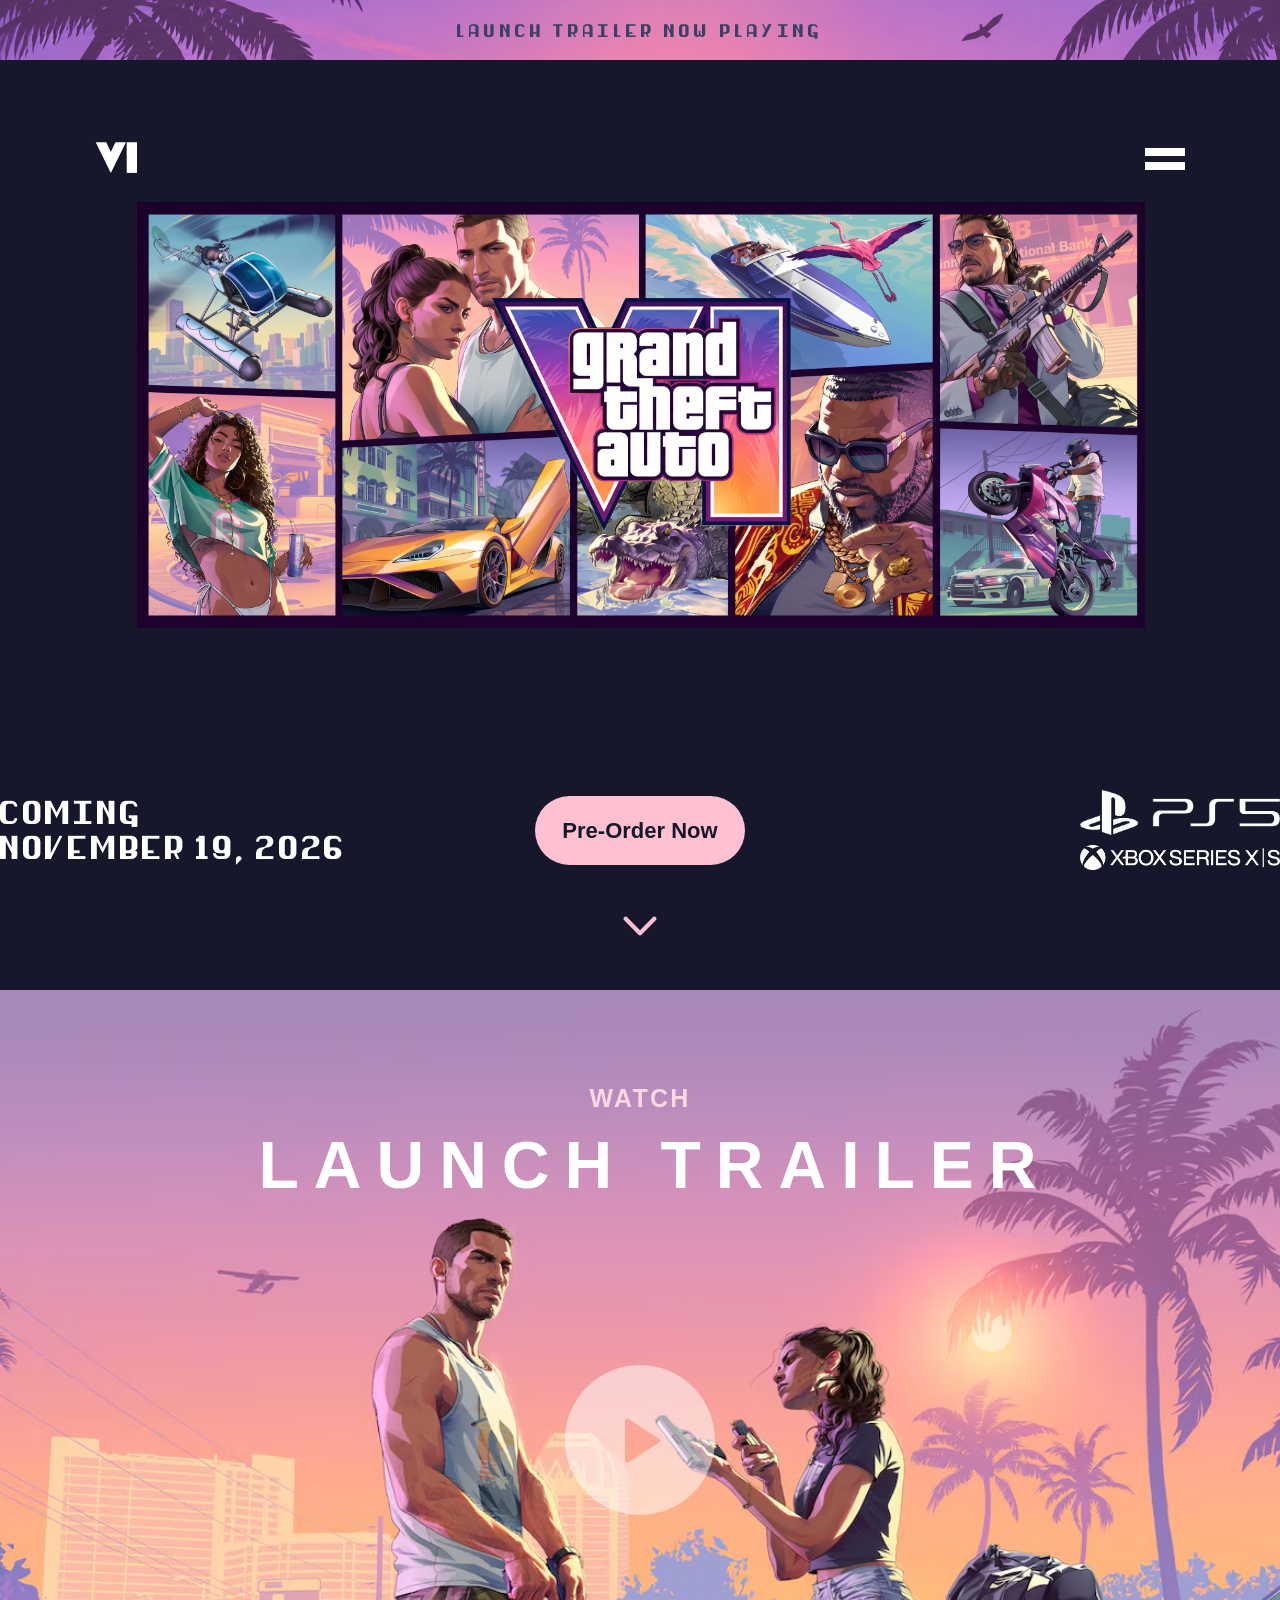
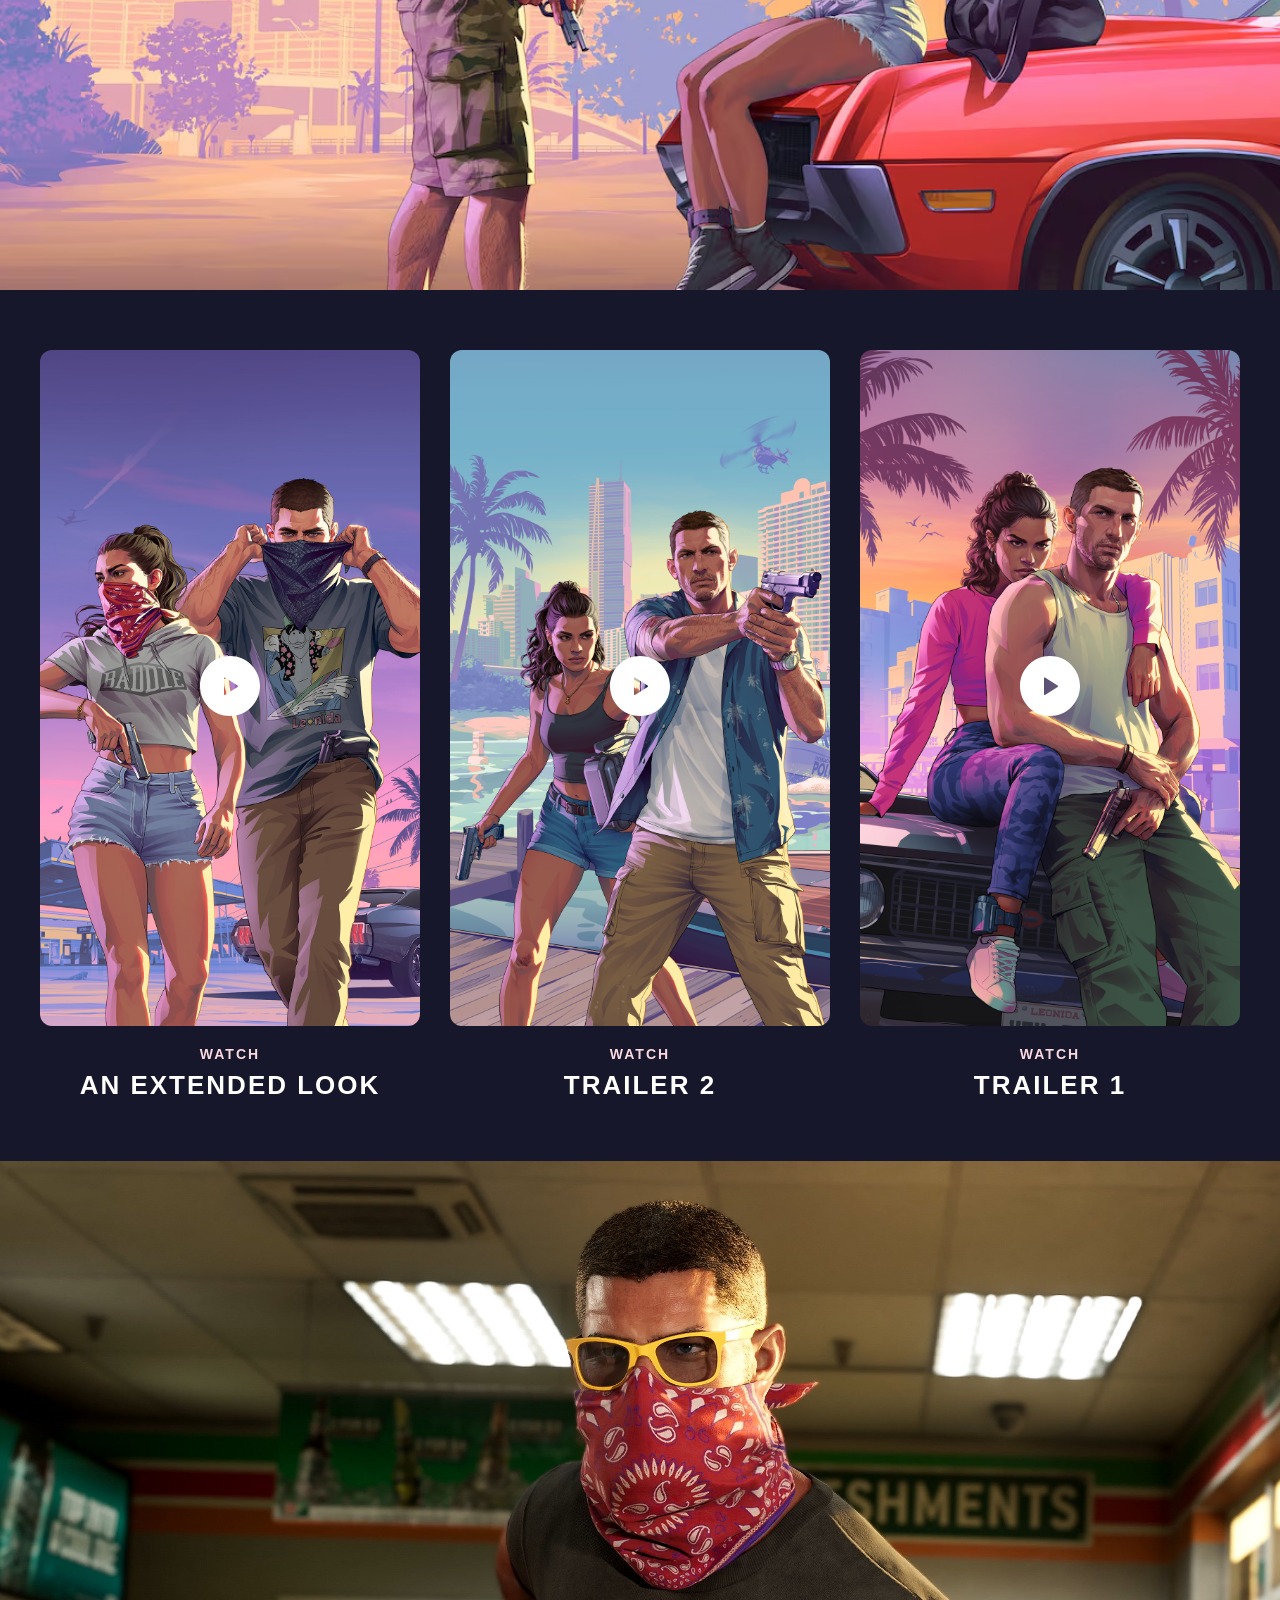
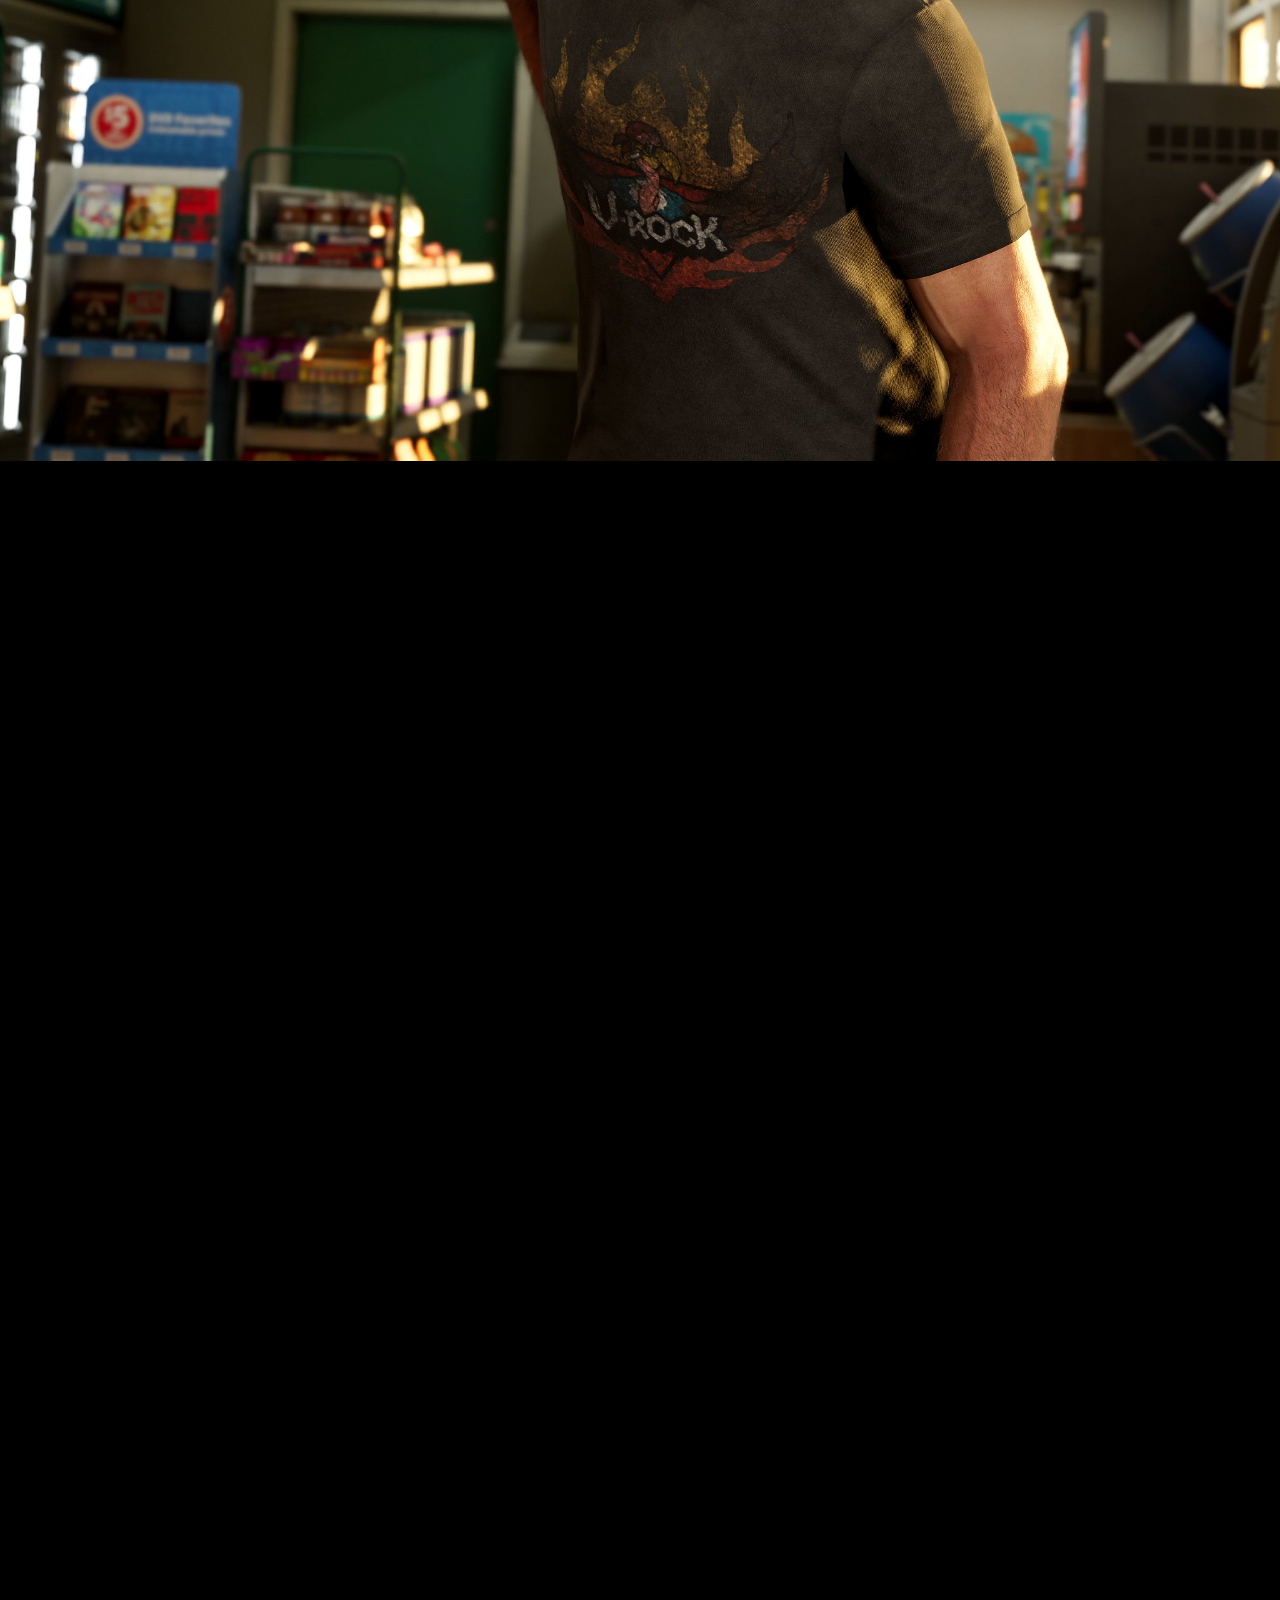
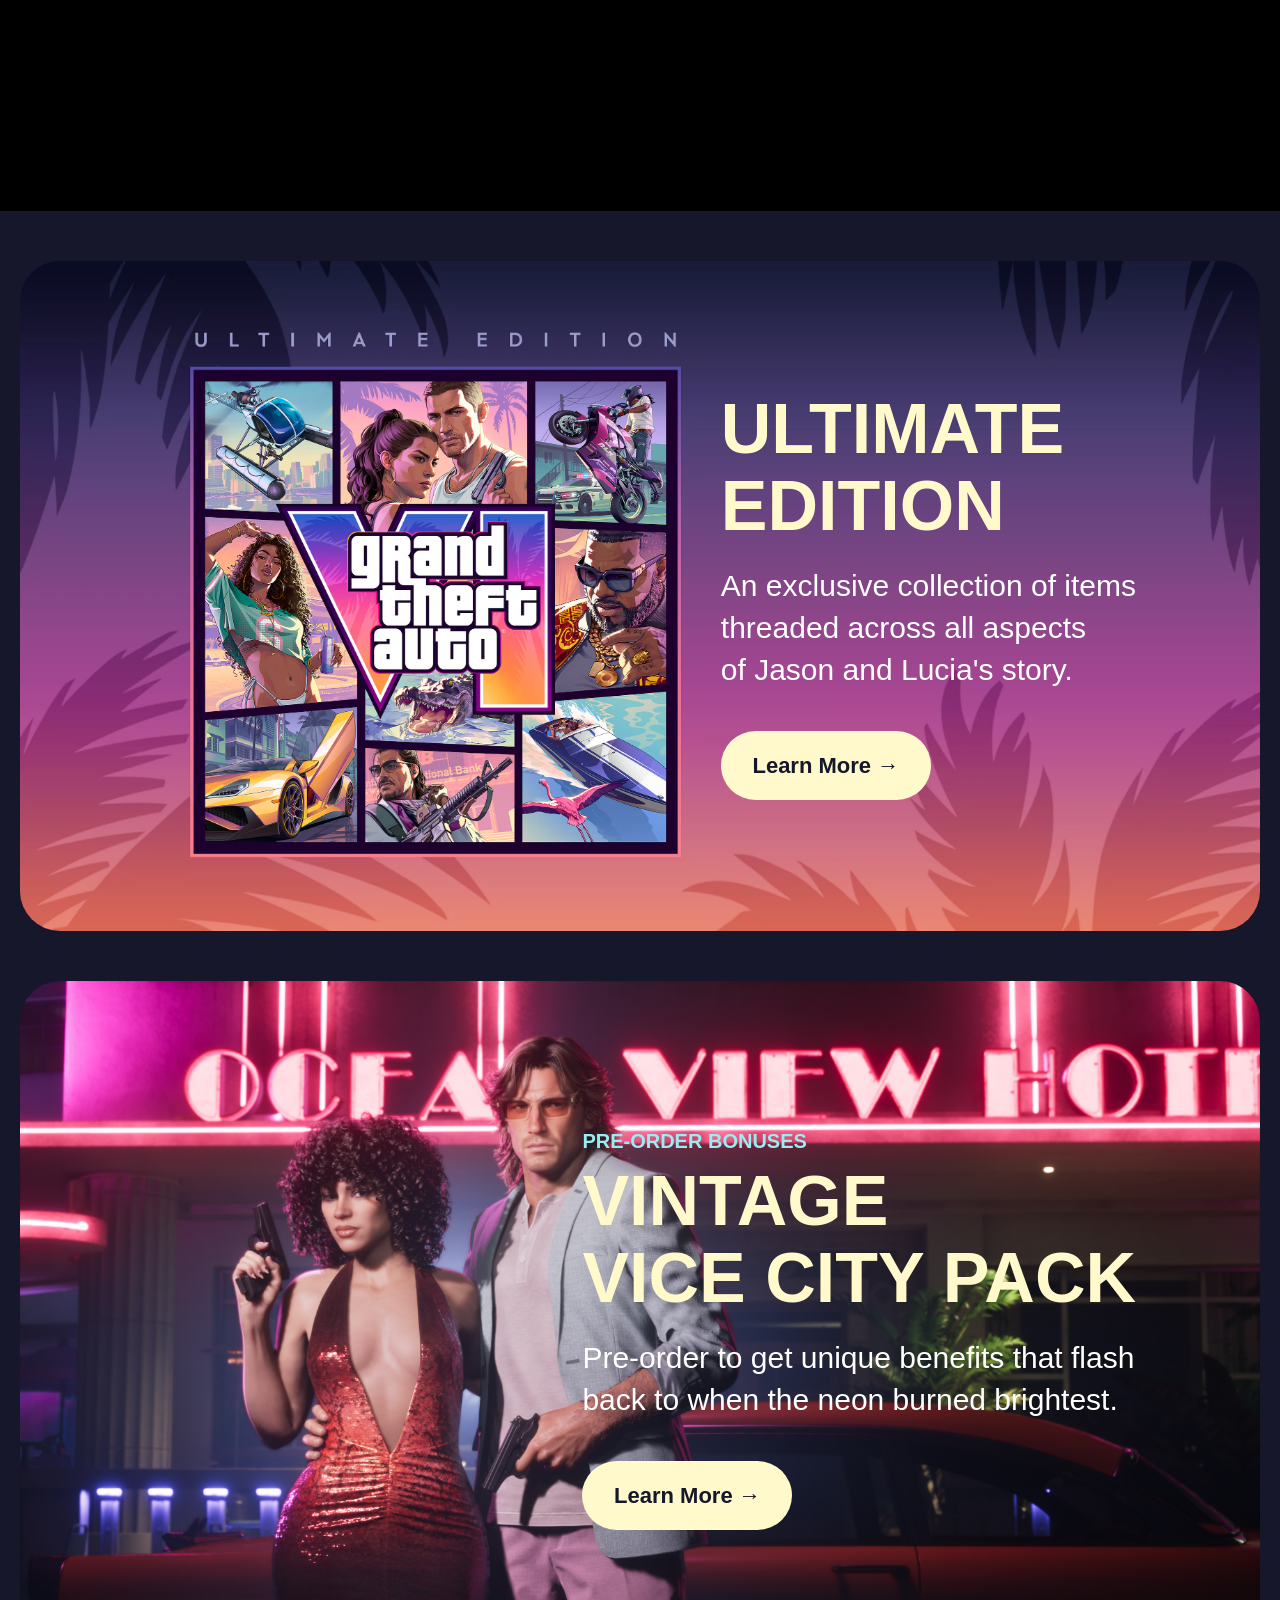
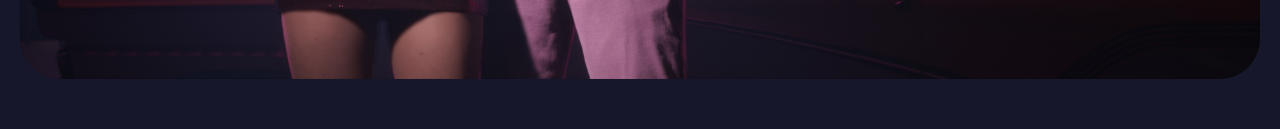
==== commit 4d52b908: "Added two promo cards, one of ultimate edition and second of vice city pack" ====
--- a/index.html
+++ b/index.html
@@ -437,7 +437,7 @@
 /* Trailers Cards Section */
   .more-trailers-section {
     width: 100%;
-    background-color: #16172A; /* Matches your body background */
+    background-color: #16172A; 
     display: flex;
     justify-content: center;
     padding: 60px 40px;
@@ -518,7 +518,7 @@
 
 
   .scroll-canvas-section {
-    /* Controls how much scrolling is required to finish the sequence */
+   
     height: 250vh; 
     position: relative;
     background-color: #000;
@@ -541,6 +541,87 @@
     object-fit: cover; 
     display: block;
     object-position: center center;
+  }
+
+  .ultimate-vicecity {
+    display: flex;
+    flex-direction: column;
+    justify-content: center;
+    align-items: center;
+    gap: 50px; 
+    padding: 50px 20px;
+  }
+
+ 
+  .promo-card {
+    position: relative; 
+    display: flex;
+    justify-content: center;
+    align-items: center;
+    width: 100%;
+    max-width: 1500px;
+  }
+  
+  .promo-card img {
+    width: 100%;
+    border-radius: 40px;
+    display: block;
+  }
+
+  .promo-content {
+    position: absolute;
+    display: flex;
+    flex-direction: column;
+    right: 10%; 
+    justify-content: center;
+  }
+
+  .promo-preorder-bonus {
+    font-size: 20px;
+    font-weight: 700;
+    font-family: 'Franklin Gothic Medium', 'Arial Narrow', Arial, sans-serif;
+    color: #95eef1;
+    margin-bottom: 10px;
+  }
+
+  .promo-heading {
+    font-size: 70px;
+    font-weight: 700;
+    font-family: 'Franklin Gothic Medium', 'Arial Narrow', Arial, sans-serif;
+    color: #fff9cb;
+    line-height: 1.1;
+    margin-bottom: 20px;
+  }
+
+  .promo-para {
+    font-size: 30px;
+    font-family: 'Franklin Gothic Medium', 'Arial Narrow', Arial, sans-serif;
+    color: #ffffff;
+    line-height: 1.4;
+  }
+
+  .promo-content button {
+    margin-top: 40px;
+    padding: 22px 22px;
+    font-size: 22px;
+    font-weight: 700;
+    background-color: #fff9cb;
+    color: #16172A;
+    border: none;
+    border-radius: 50px;
+    width: 210px;
+    height: 69px;
+    cursor: pointer;
+    transition: background-color 0.5s ease, color 0.5s ease, box-shadow 0.5s ease;
+  }
+
+  .promo-content button:hover {
+    color: #974858;
+    box-shadow: 
+      0 0 10px #ffffff,   
+      0 0 40px #ff69b4,   
+      0 0 50px #ff1493,   
+      inset 0 0 14px rgba(255, 255, 255, 0.6); 
   }
 
 </style>
@@ -708,6 +789,31 @@
   </div>
 </div>
  
+<div class="ultimate-vicecity">
+  
+  <!-- Ultimate Edition Card -->
+  <div class="promo-card">
+    <img src="ultimate-edition.avif" alt="Ultimate Edition">
+    <div class="promo-content">
+      <p class="promo-heading">ULTIMATE<br> EDITION </p>
+      <p class="promo-para">An exclusive collection of items <br> threaded across all aspects <br> of Jason and Lucia's story.</p>
+      <button>Learn More →</button>
+    </div>
+  </div>
+
+  <!-- Vice City Pack Card -->
+  <div class="promo-card">
+    <img src="VINTAGE_VICE_CITY_PACK_01.jpg" alt="Vintage Vice City Pack">
+    <div class="promo-content">
+      <p class="promo-preorder-bonus">PRE-ORDER BONUSES</p>
+      <p class="promo-heading">VINTAGE<br> VICE CITY PACK</p>
+      <p class="promo-para">Pre-order to get unique benefits that flash <br> back to when the neon burned brightest.</p>
+      <button>Learn More →</button>
+    </div>
+  </div>
+
+</div>
+
 </body>
 <script>
   // ==========================================
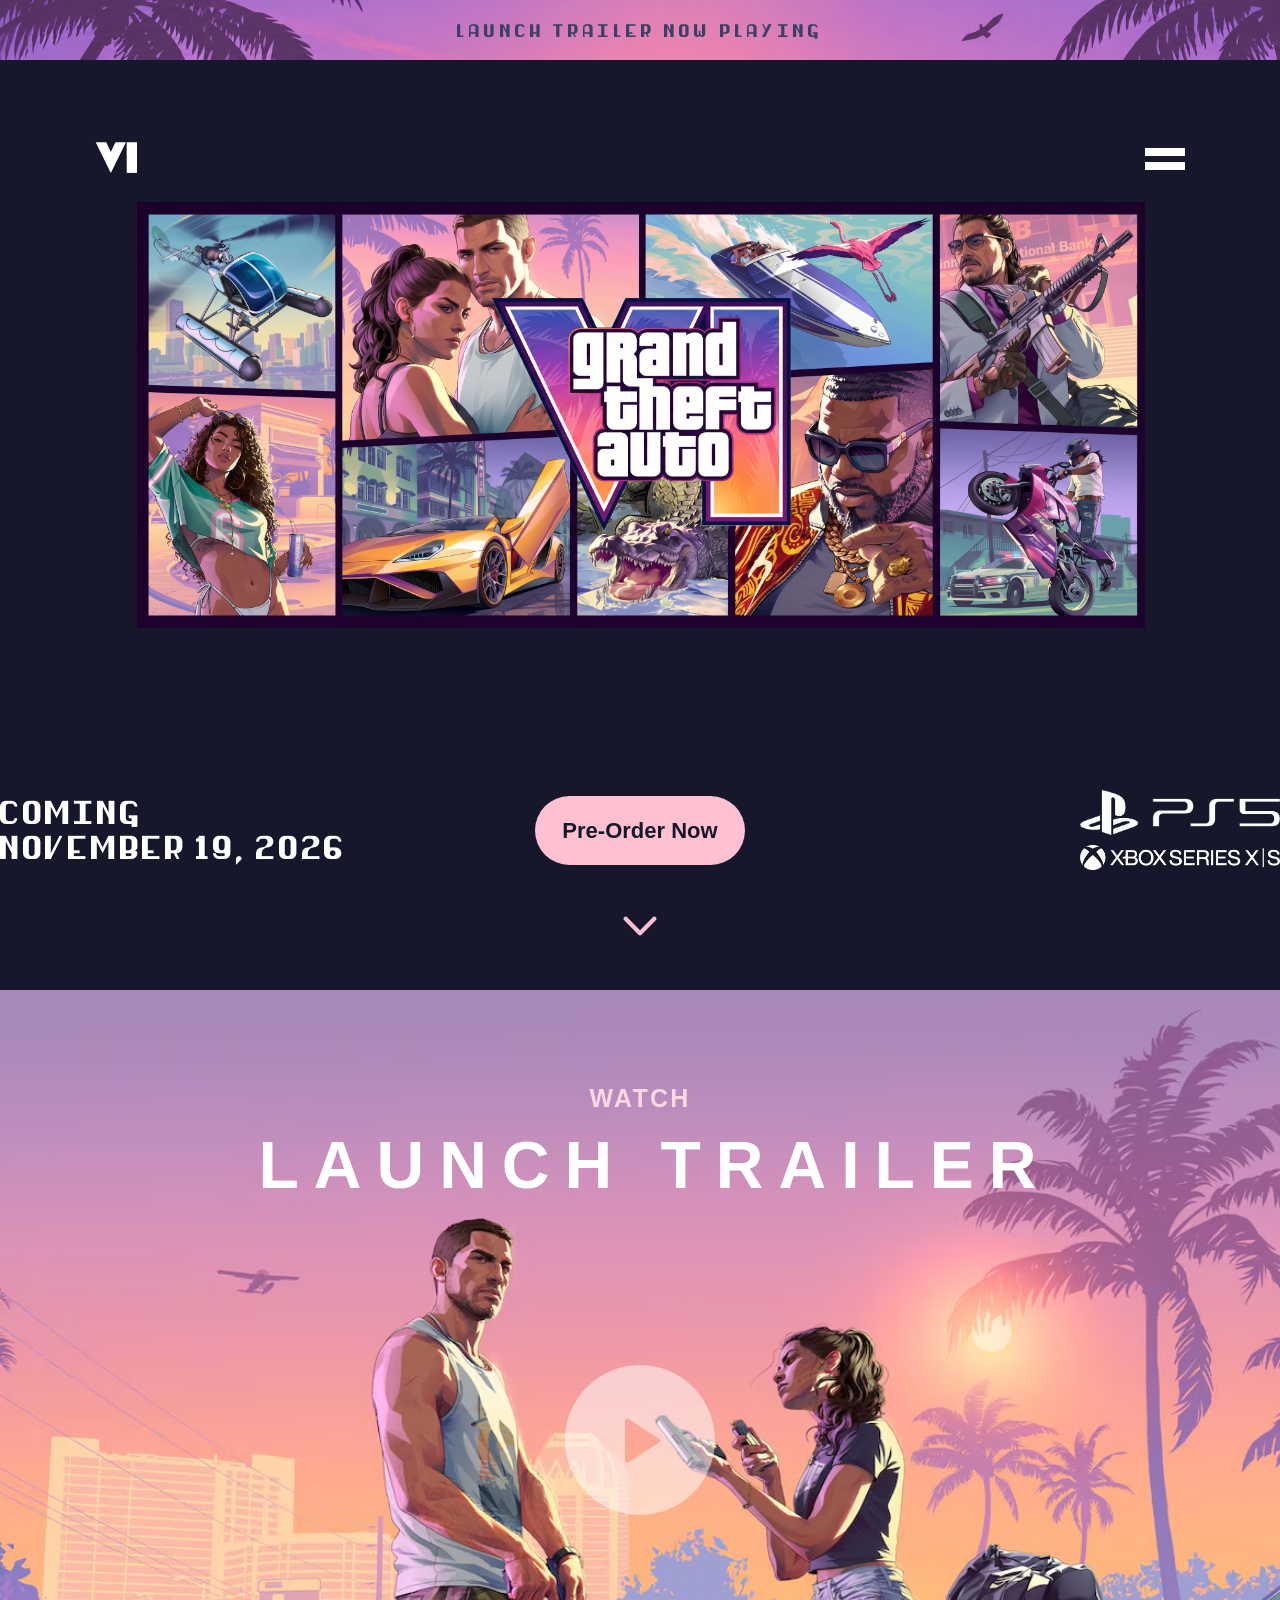
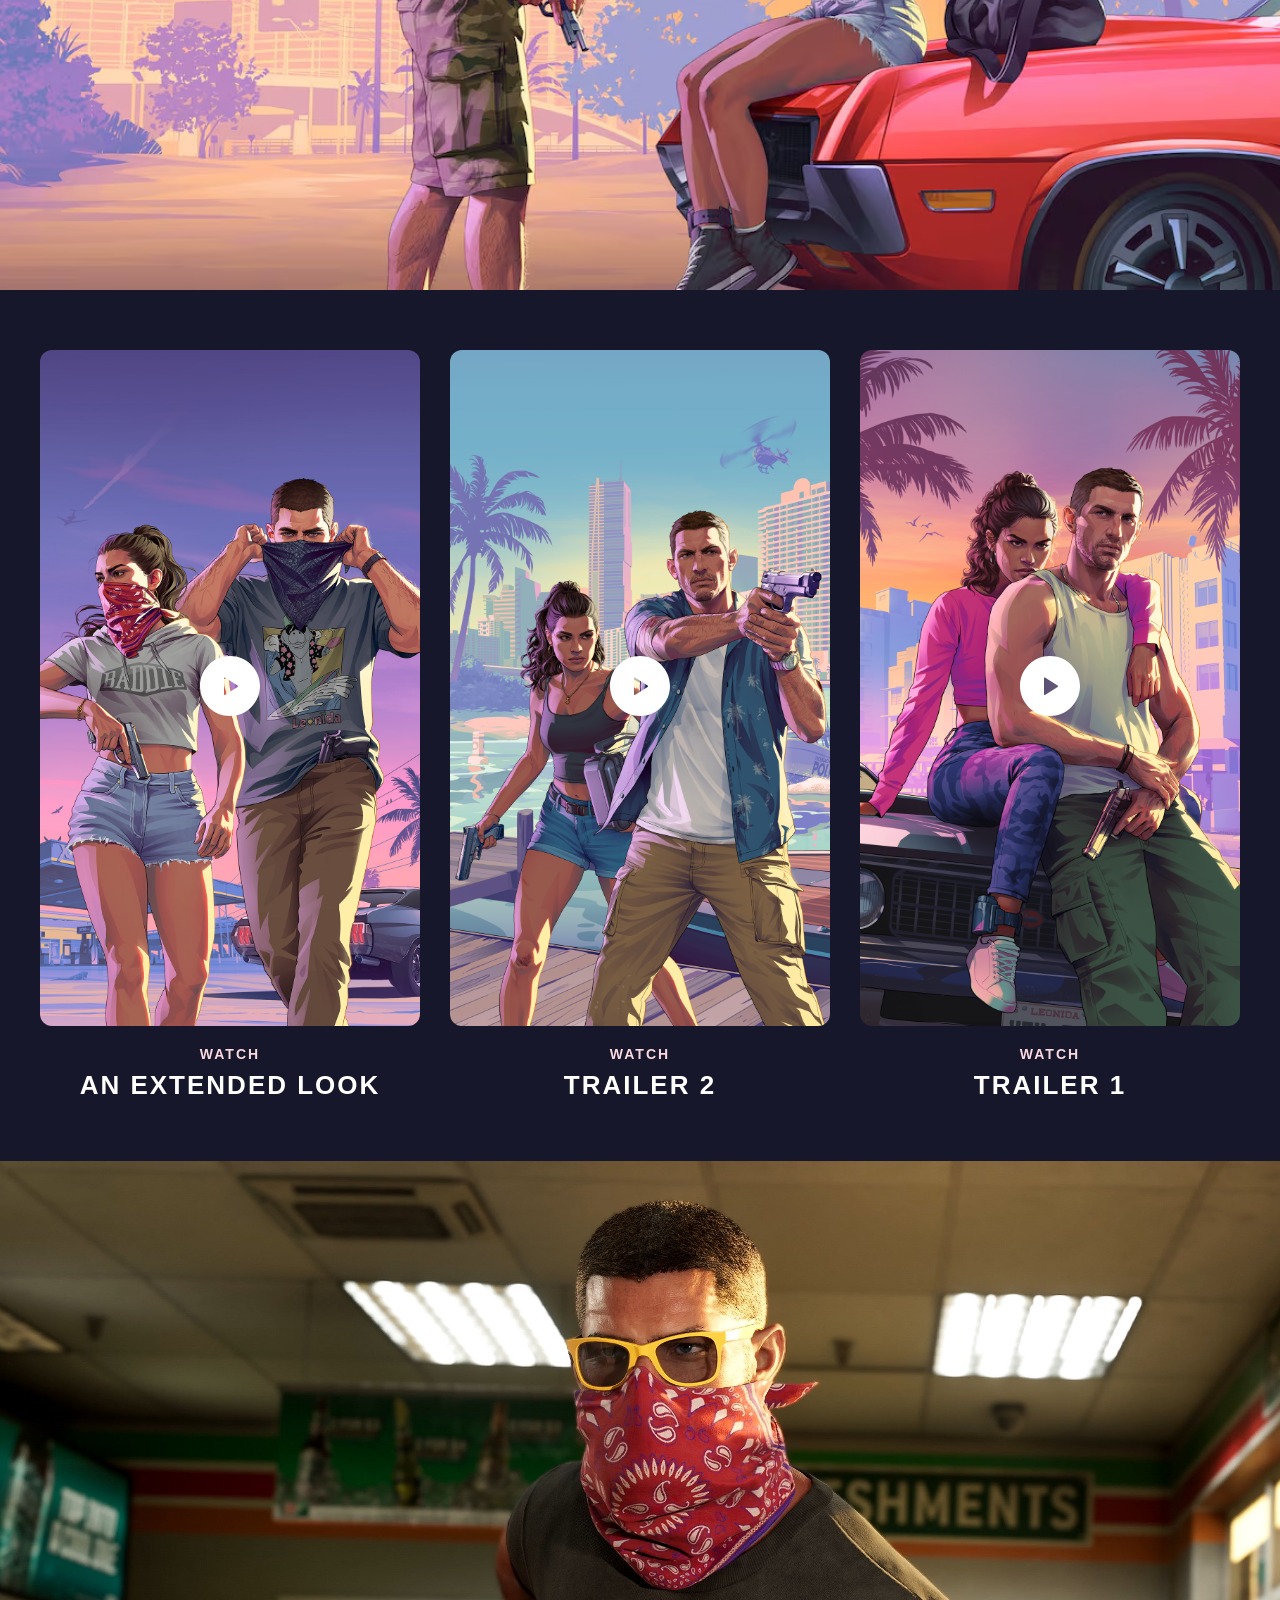
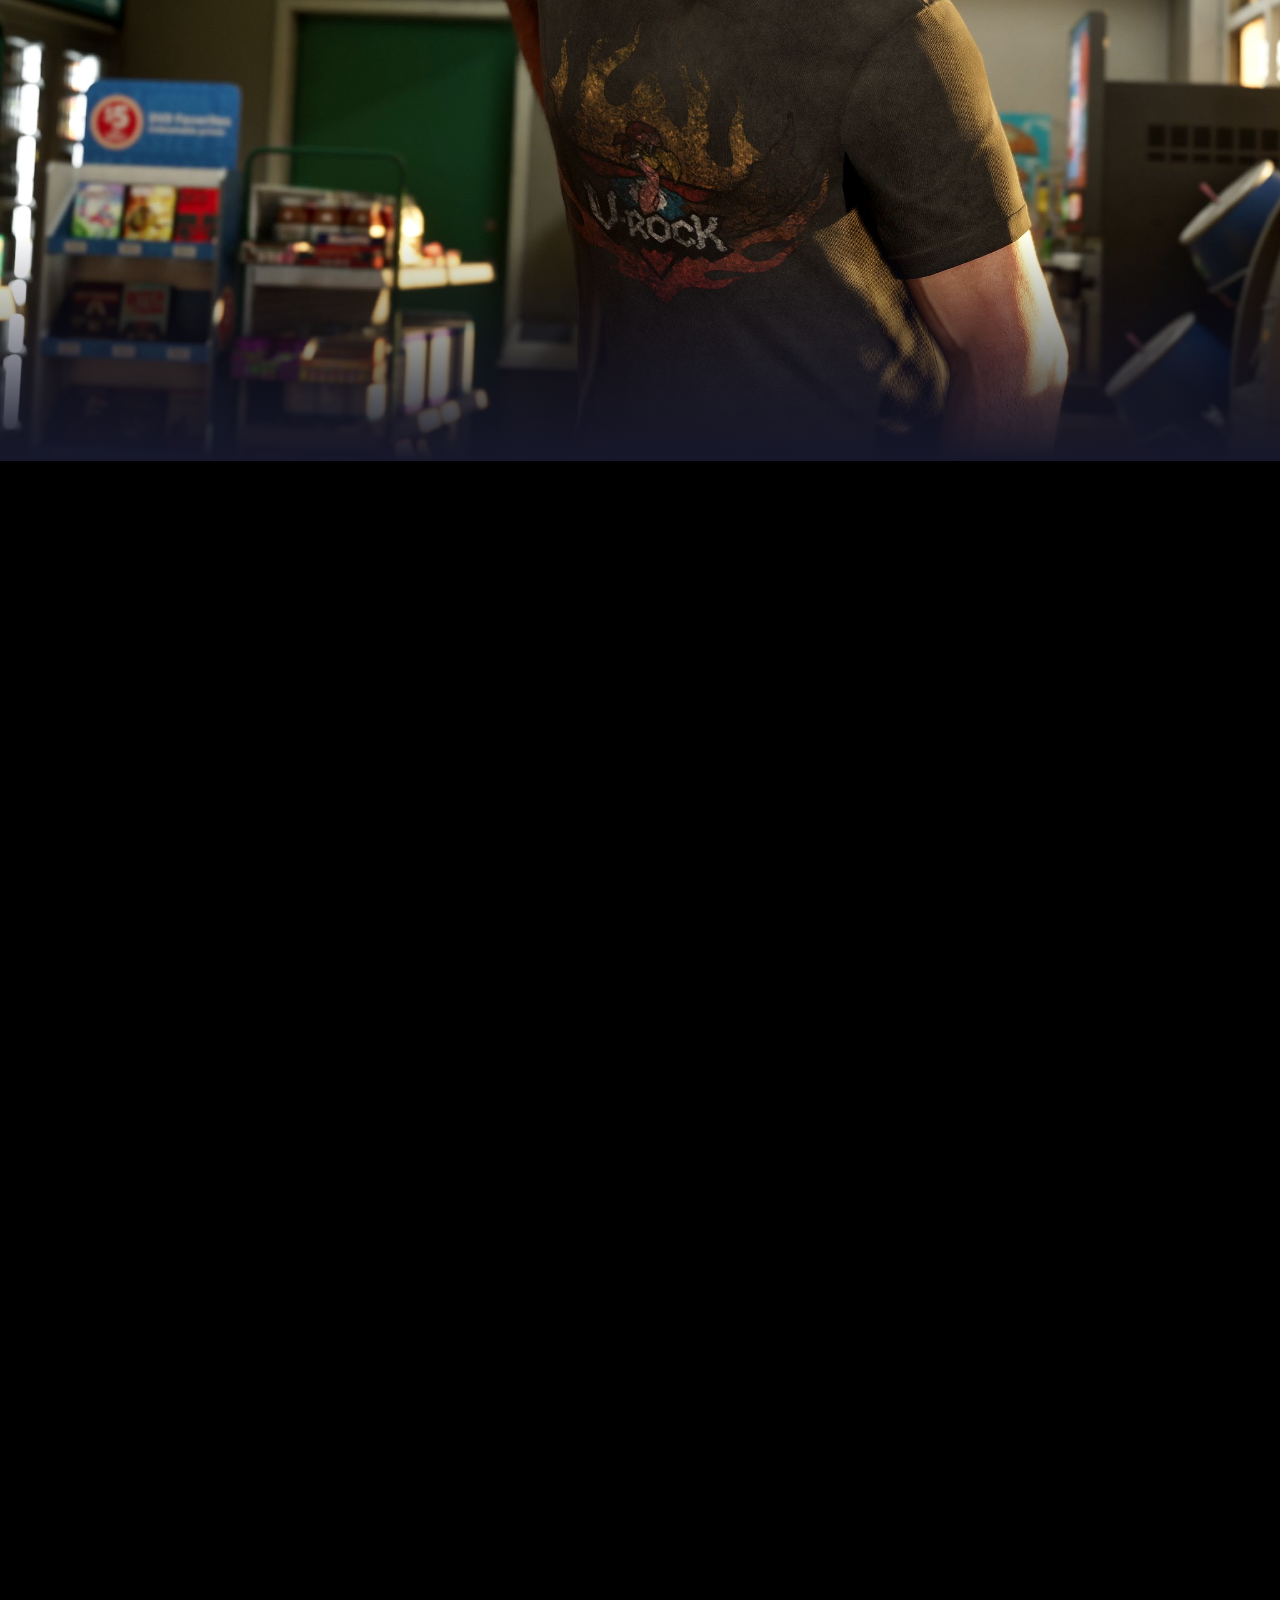
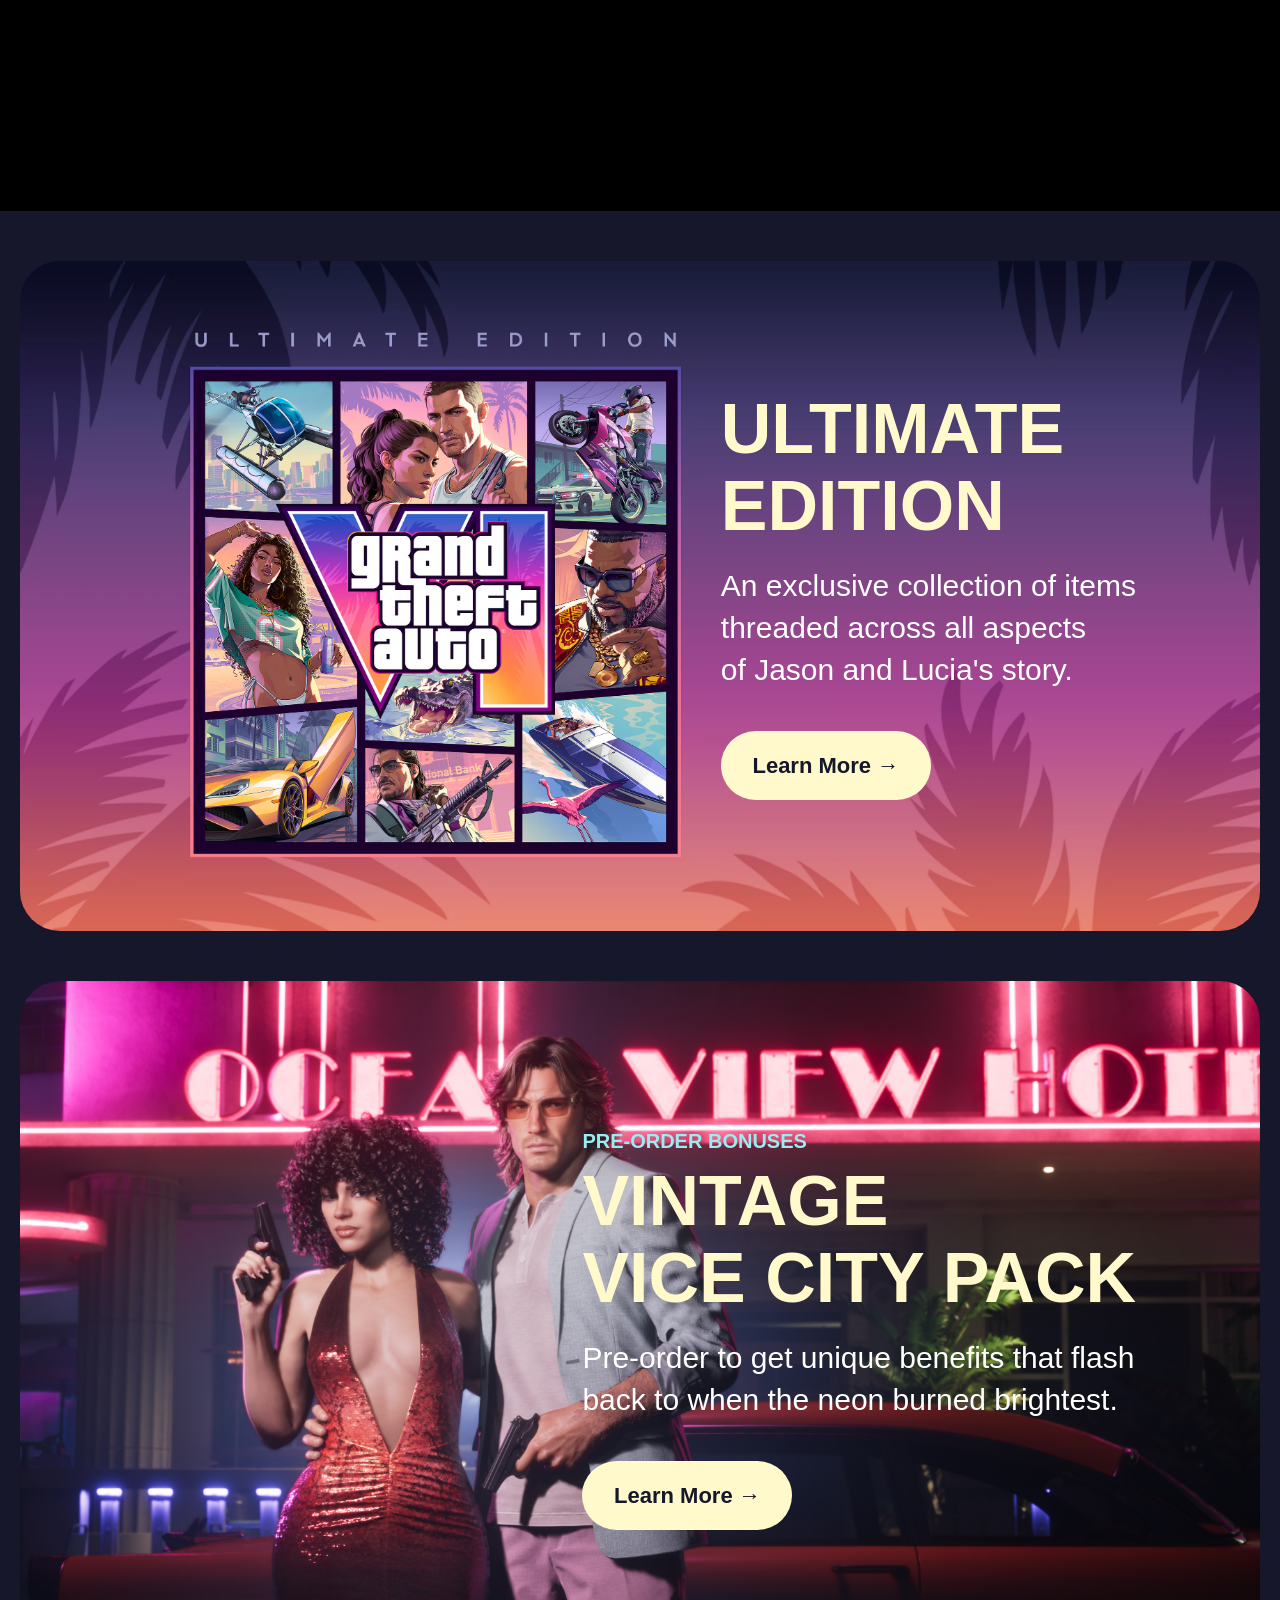
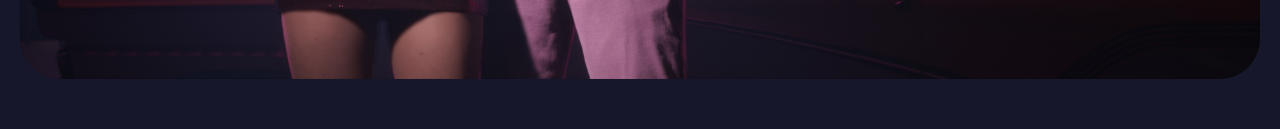
==== commit 9afb56a7: "Added a smooth fade to the bottom of the scroll video, above the promo cards" ====
--- a/index.html
+++ b/index.html
@@ -533,6 +533,20 @@
     display: flex;
     justify-content: center;
     align-items: center;
+  }
+
+  /* Adds a smooth fade to the bottom of the scrubbing video */
+  .sticky-canvas-container::after {
+    content: '';
+    position: absolute;
+    bottom: 0;
+    left: 0;
+    width: 100%;
+    height: 25vh; /* Controls how tall the blended fade is */
+    /* Fades from transparent to your exact body background color (#16172A) */
+    background: linear-gradient(to bottom, rgba(22, 23, 42, 0) 0%, rgba(22, 23, 42, 1) 100%);
+    pointer-events: none; /* Ensures the overlay doesn't block scrolling or clicks */
+    z-index: 5;
   }
 
   #scrub-canvas {
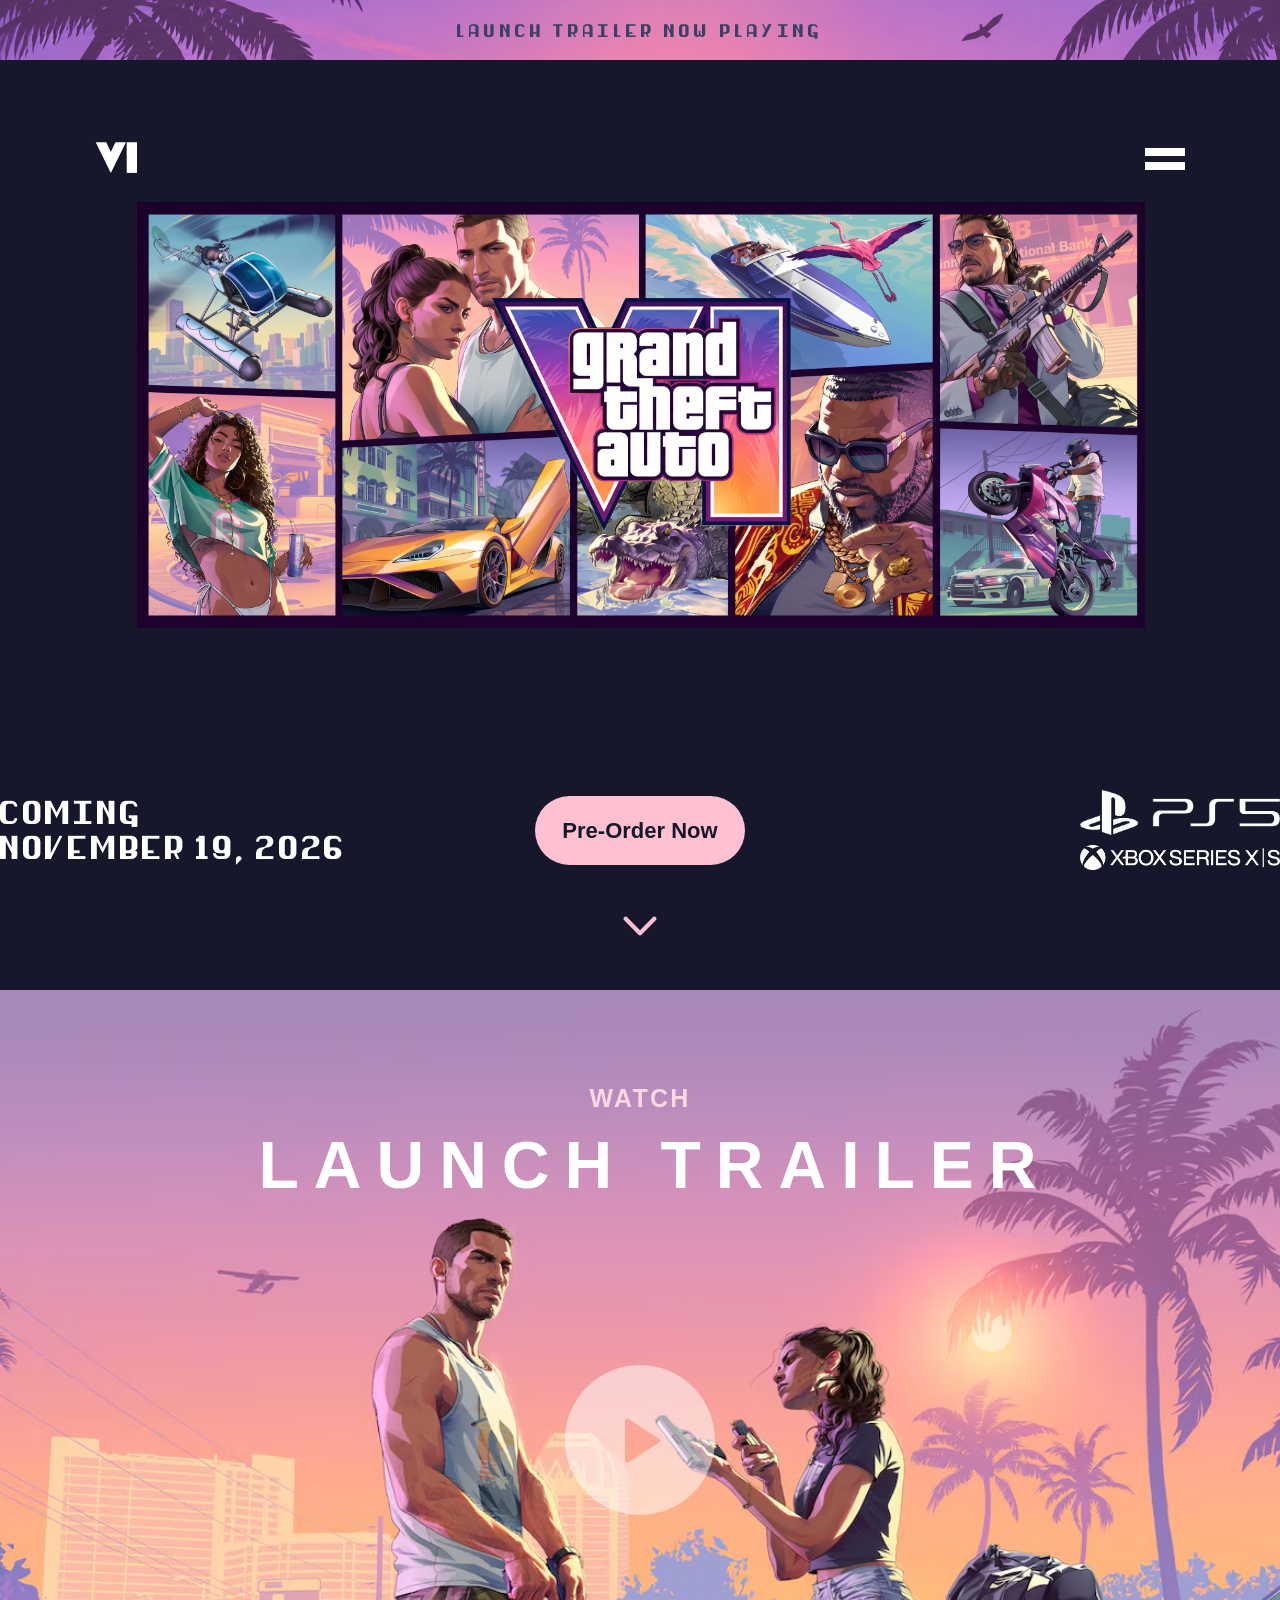
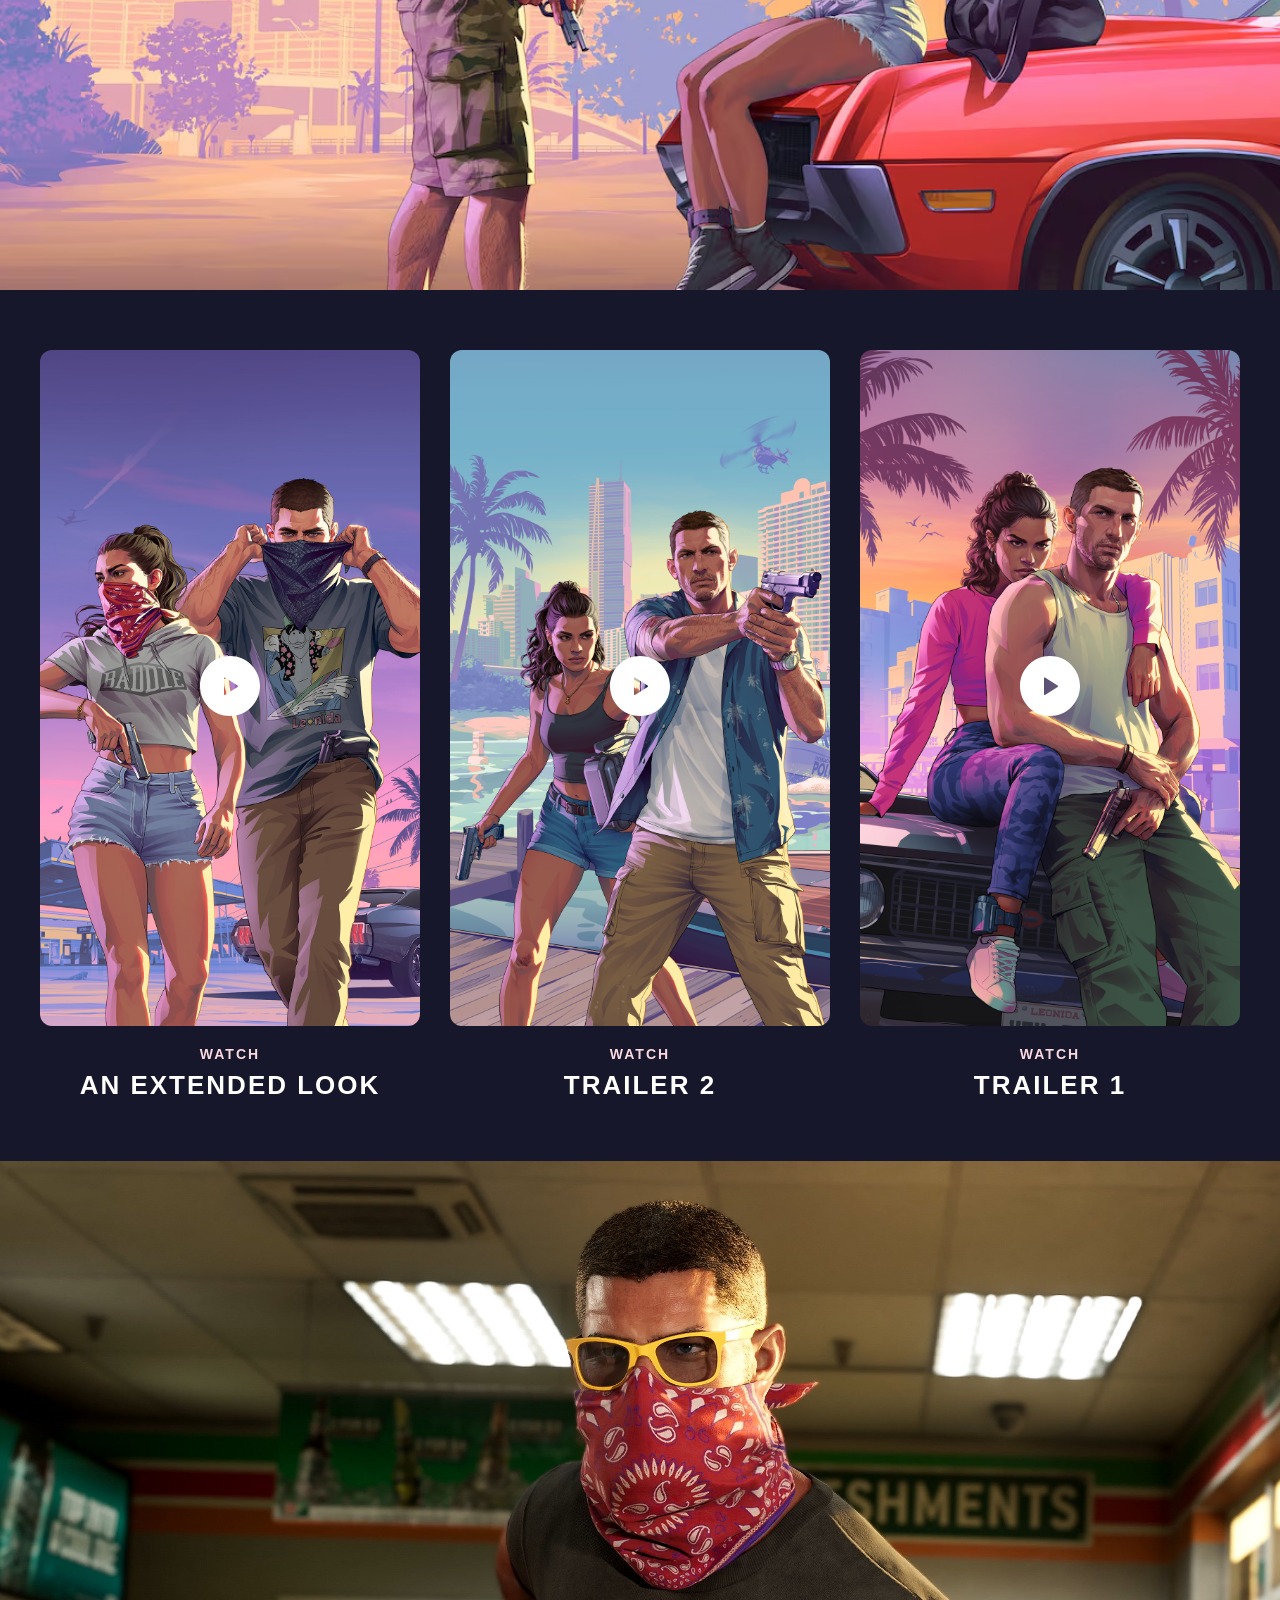
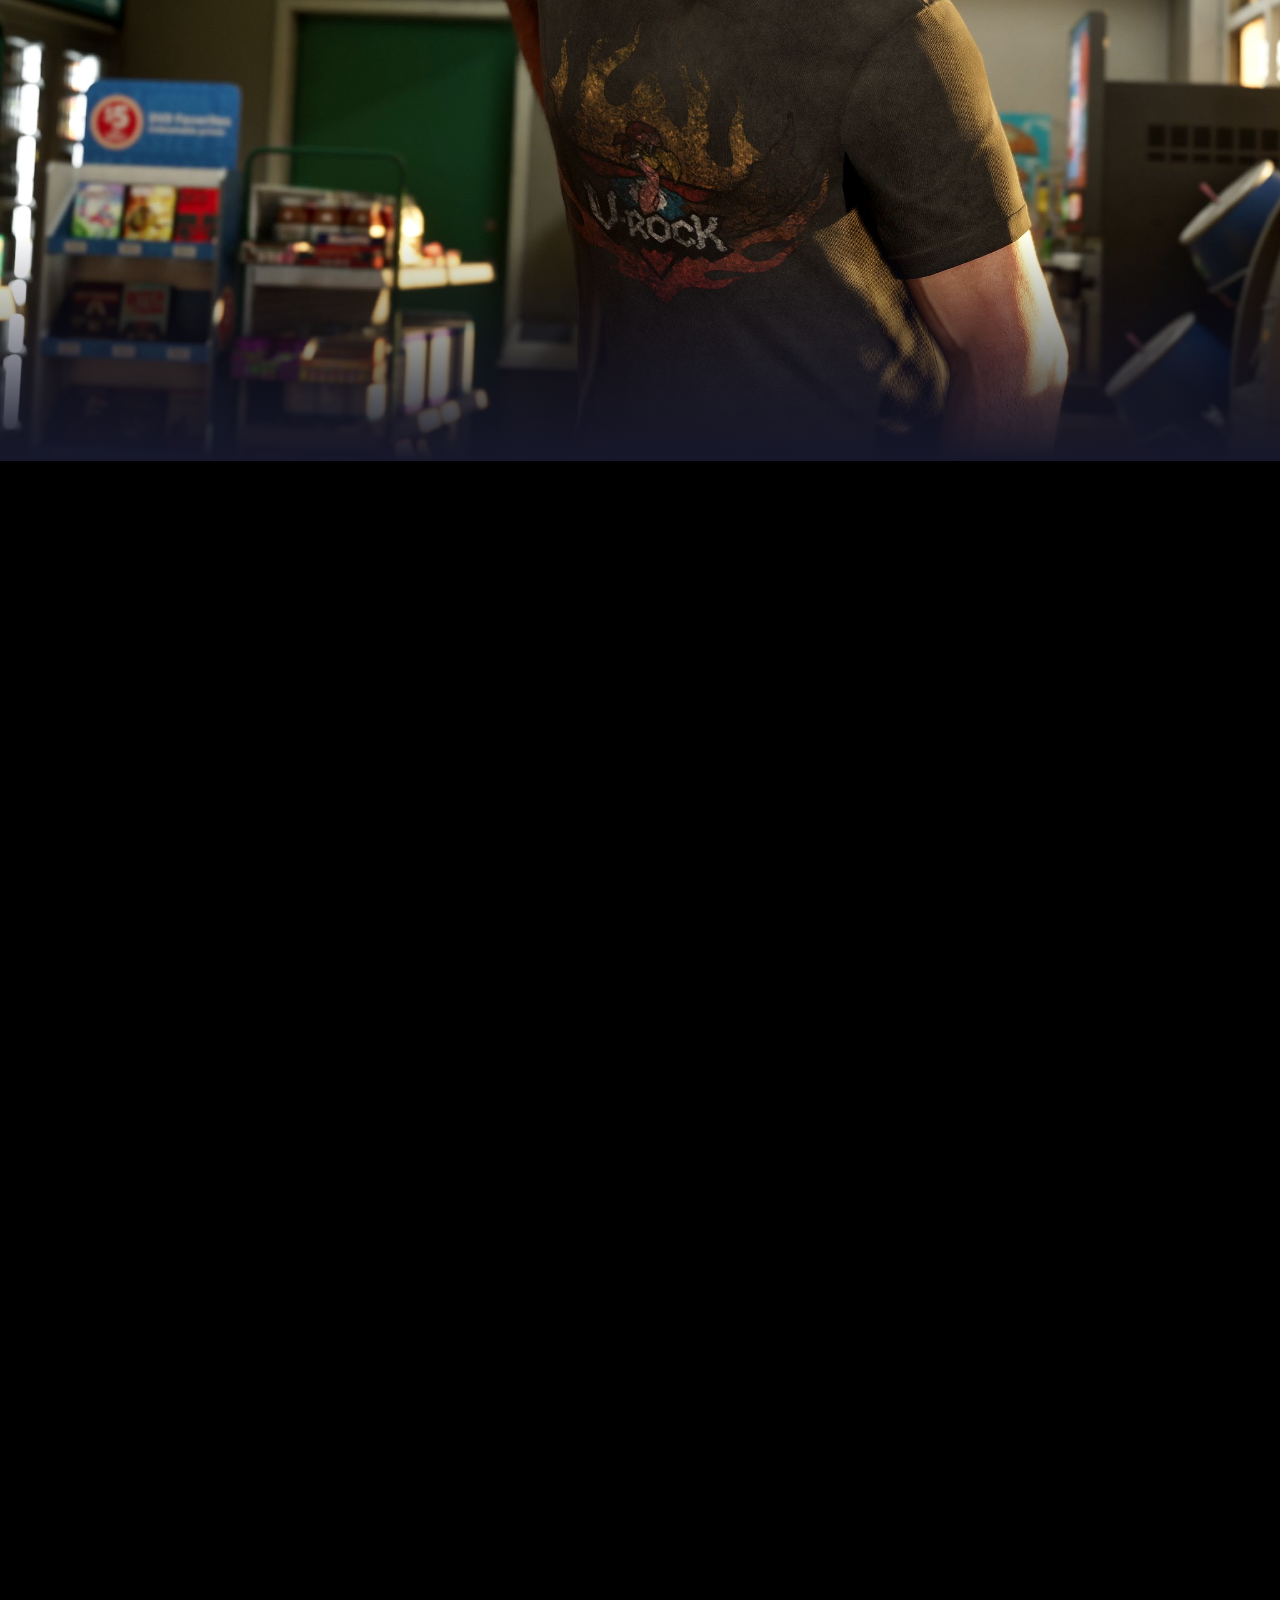
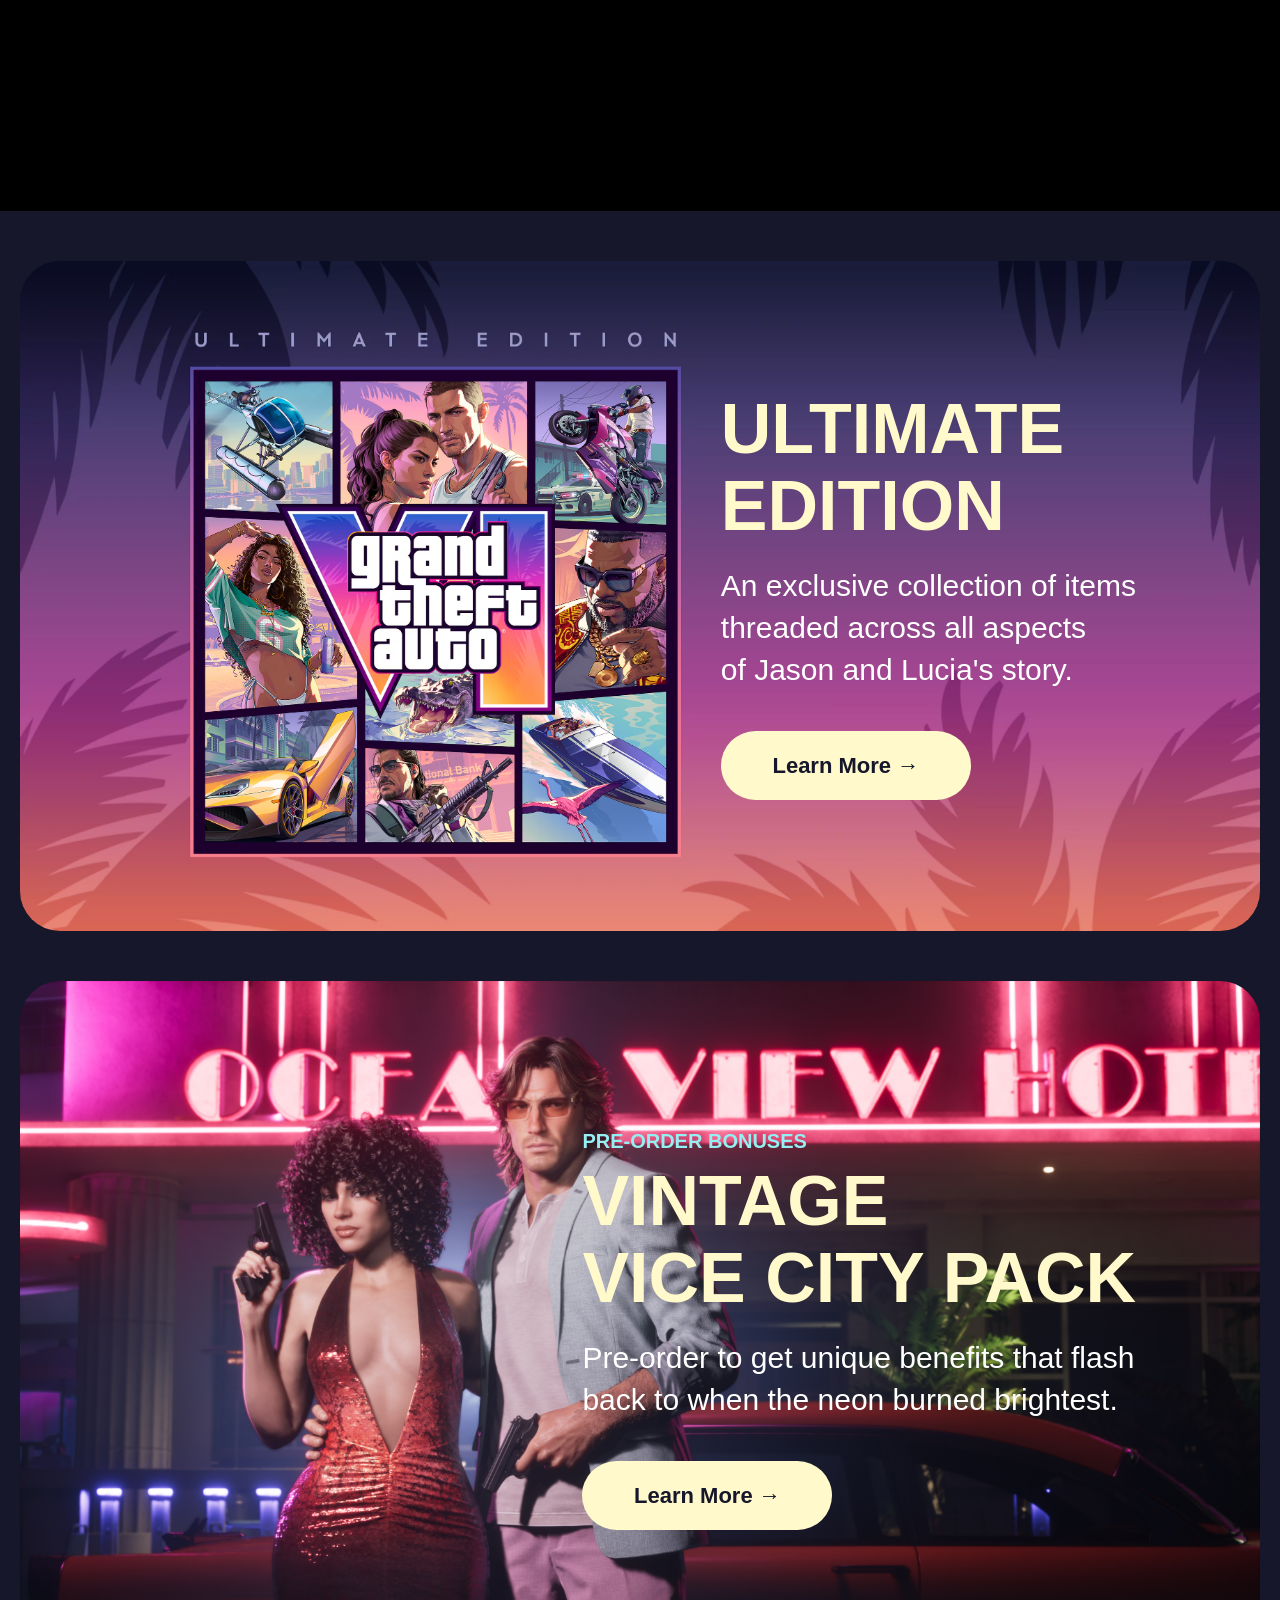
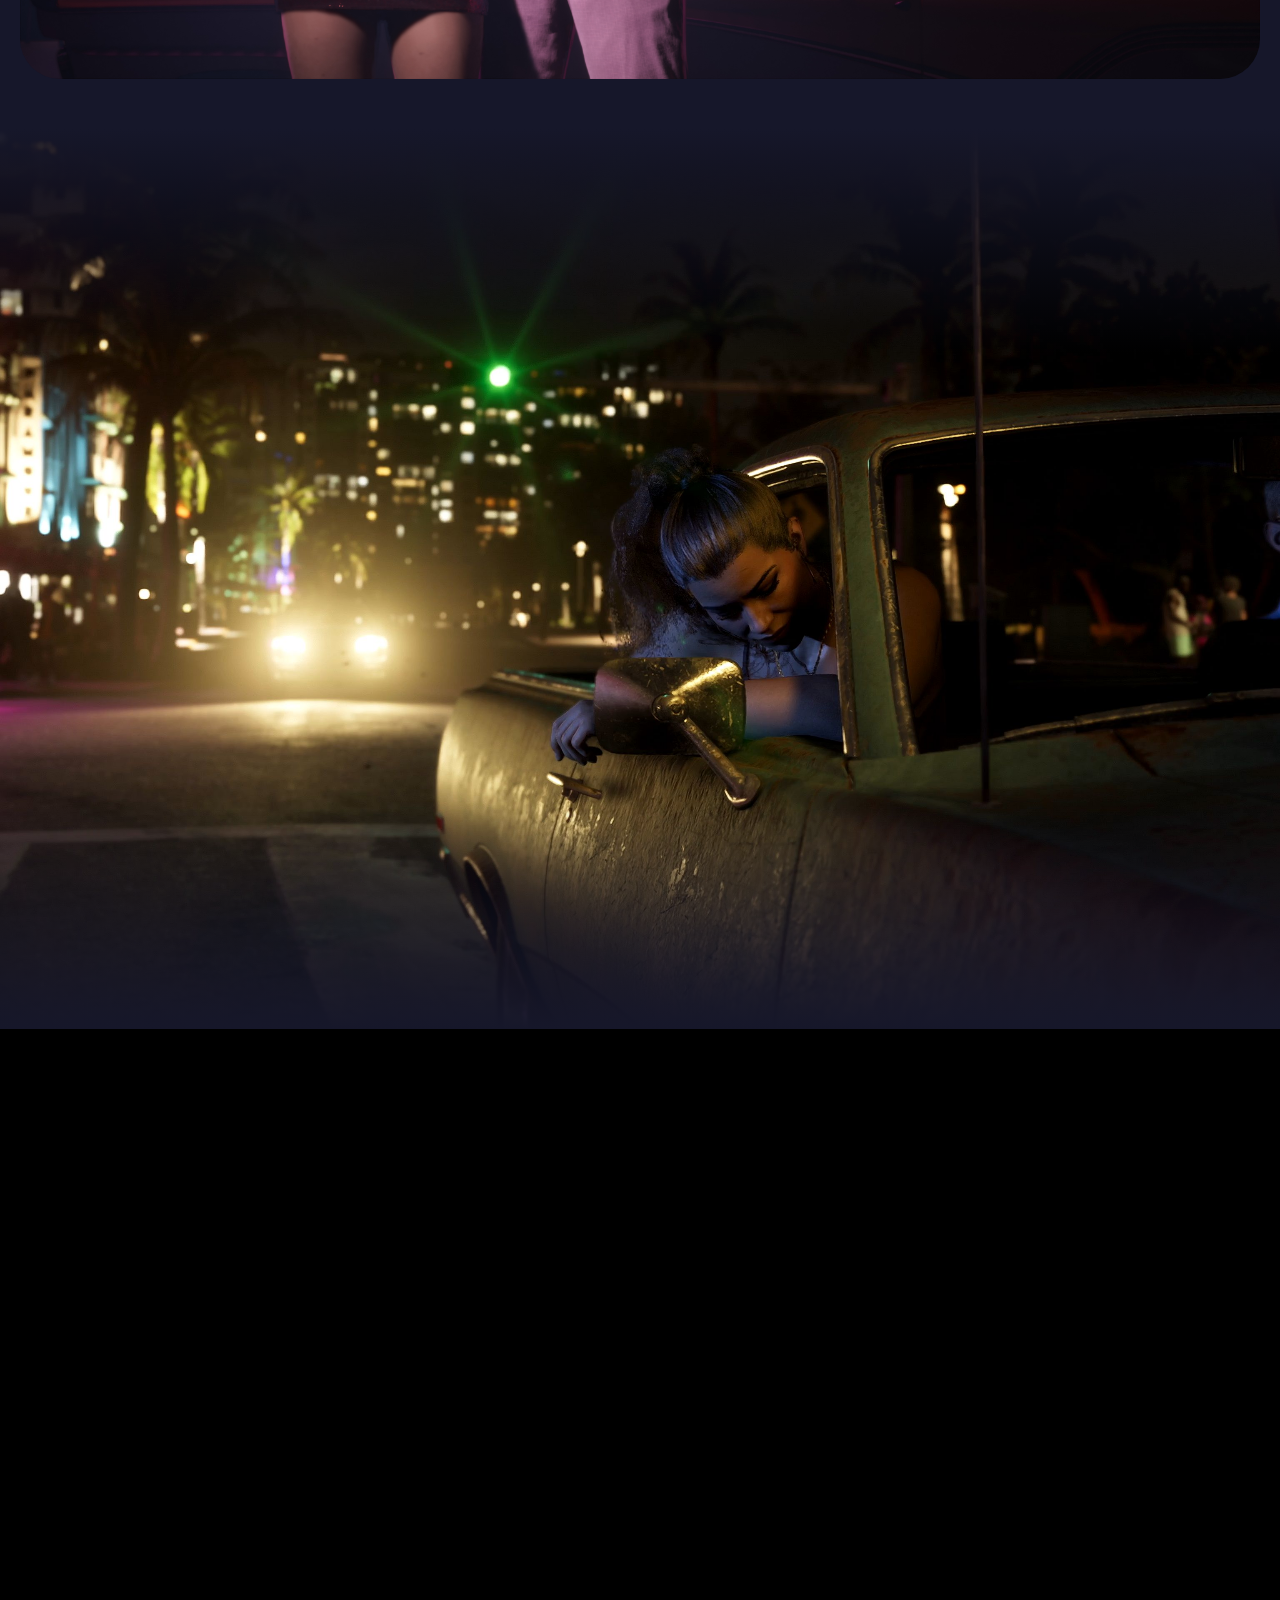
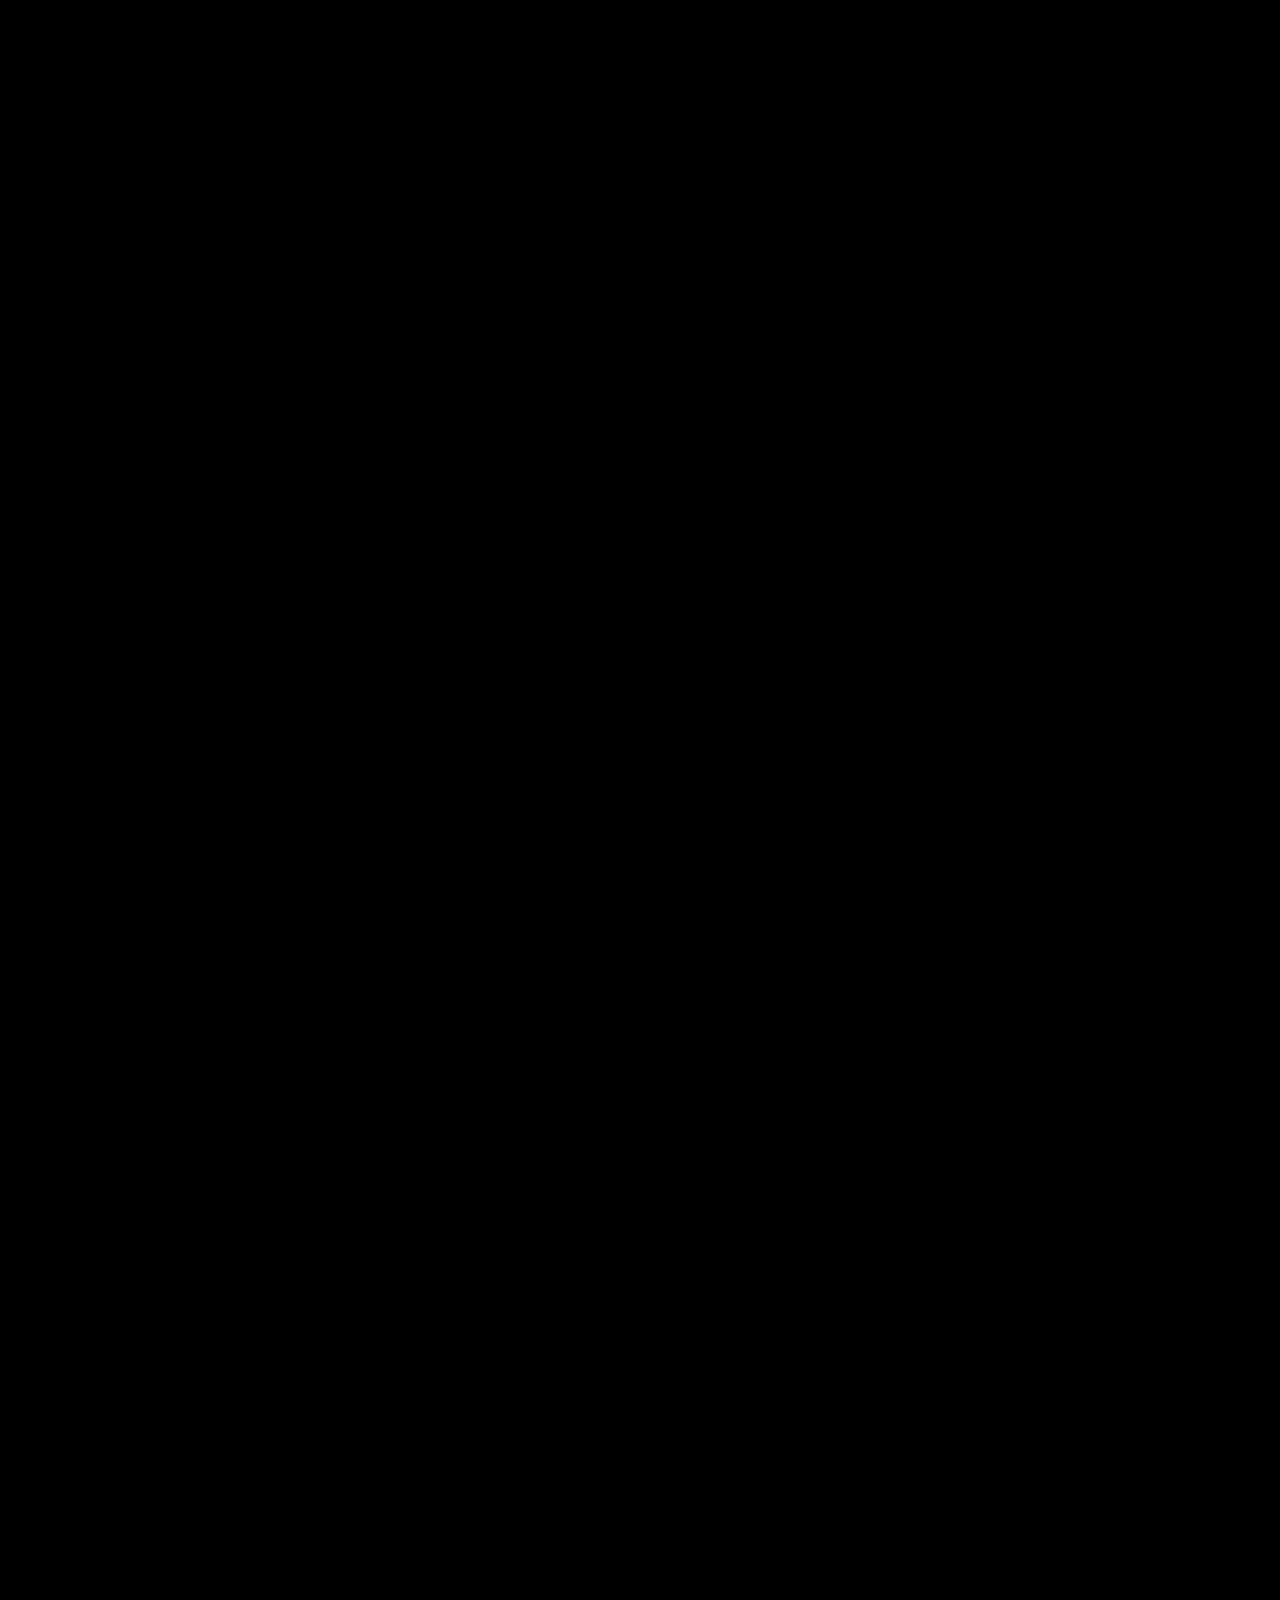
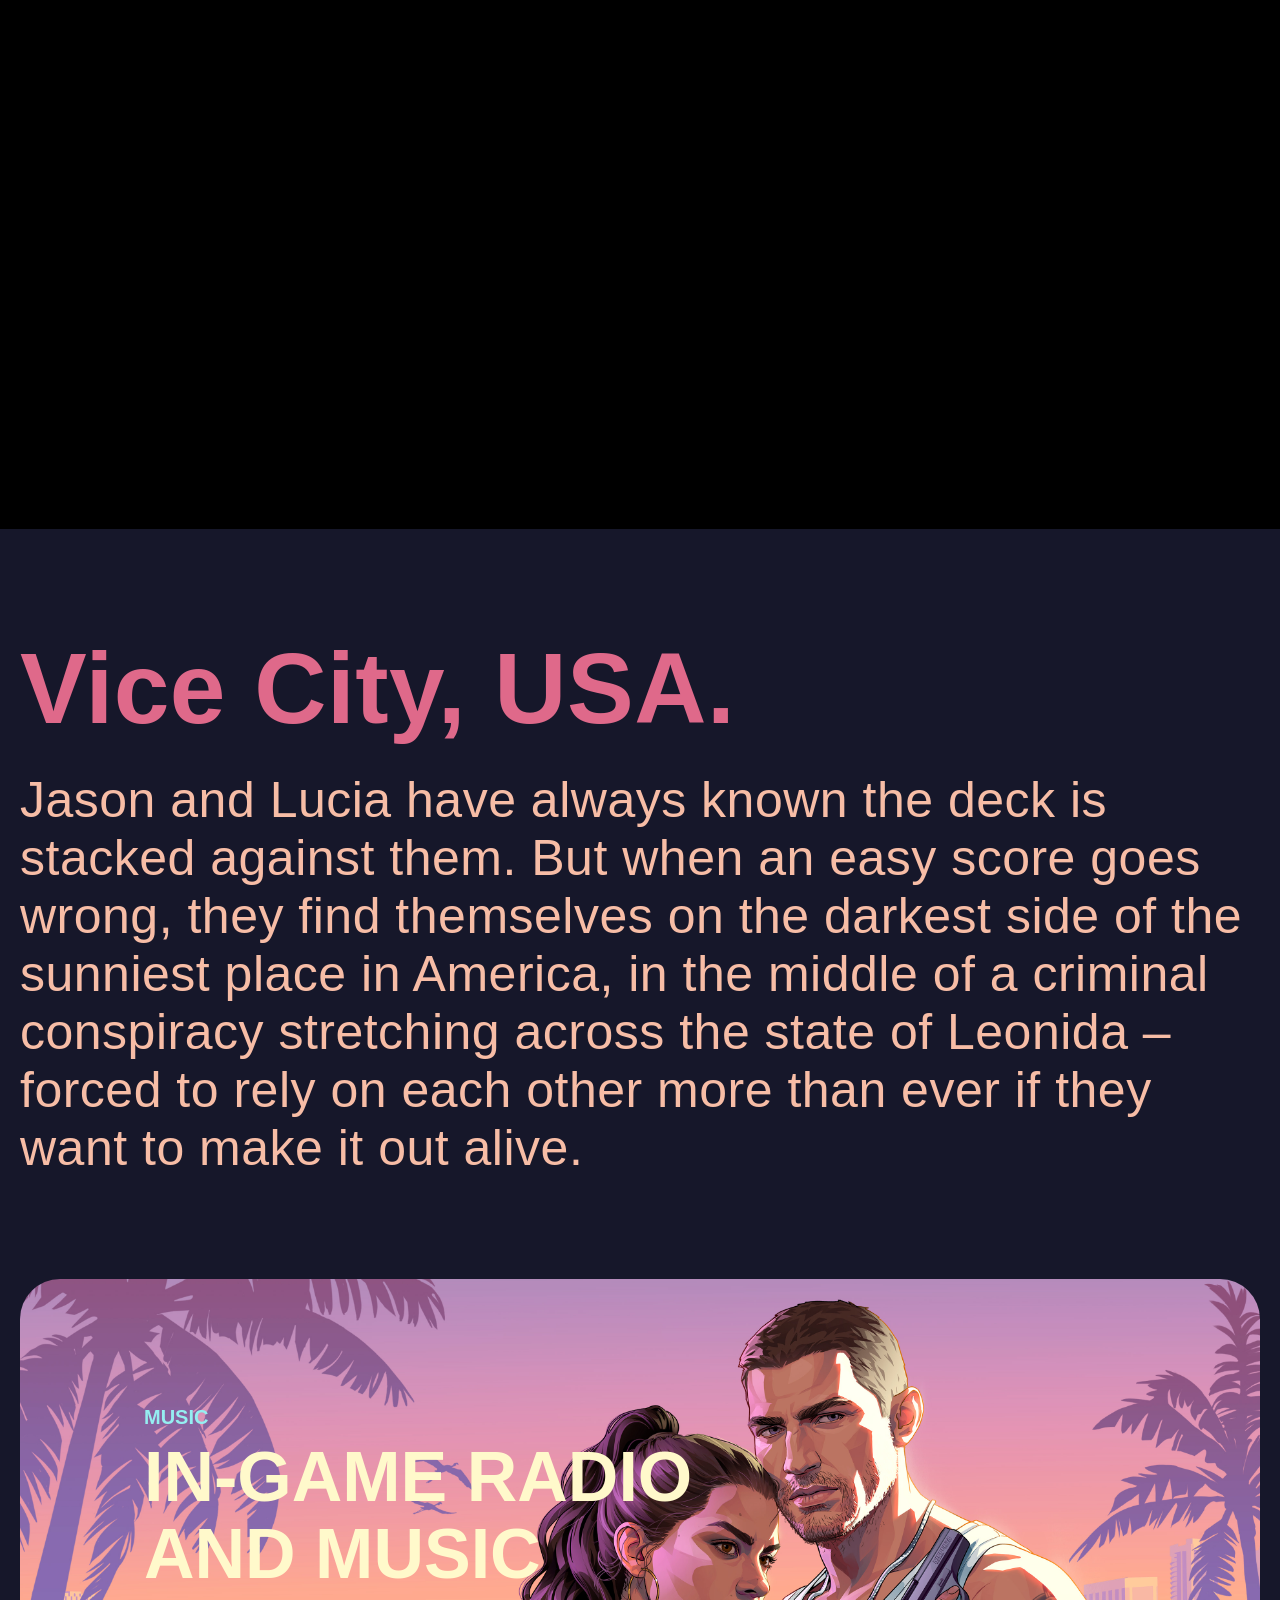
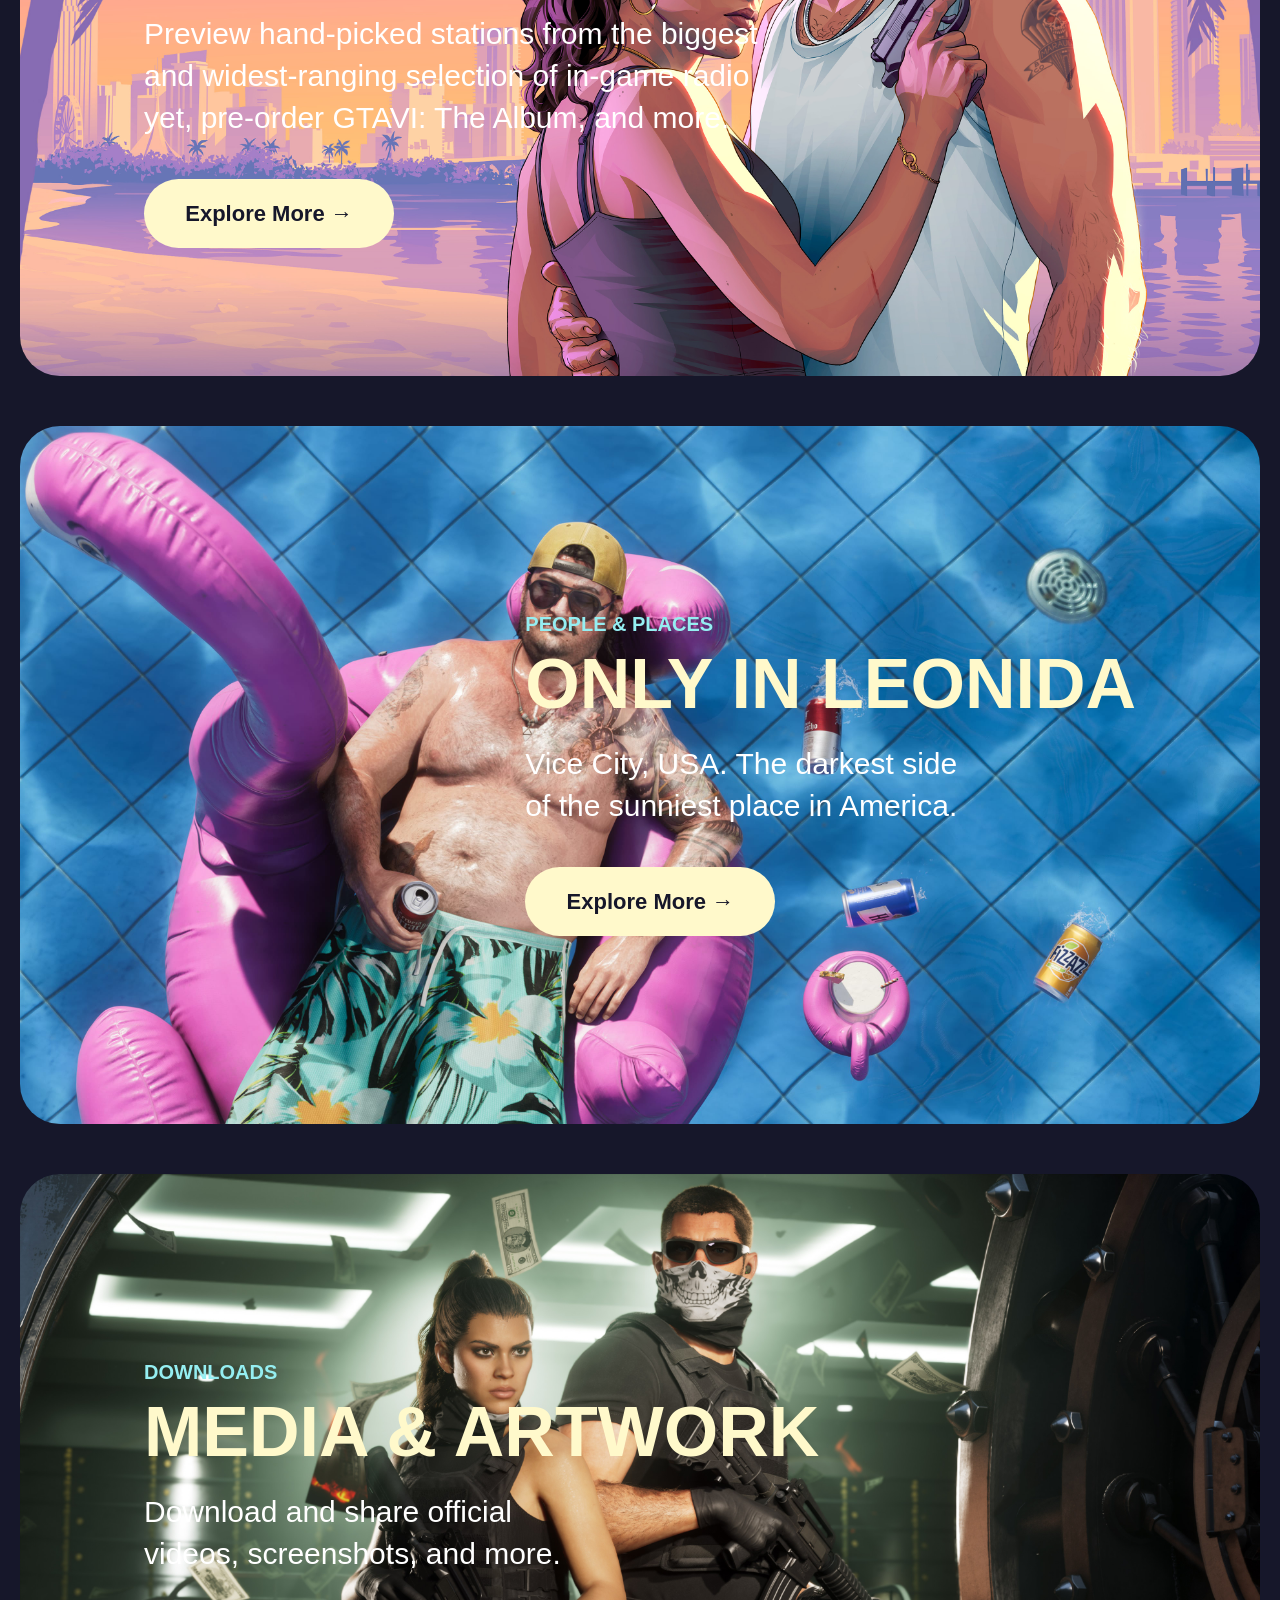
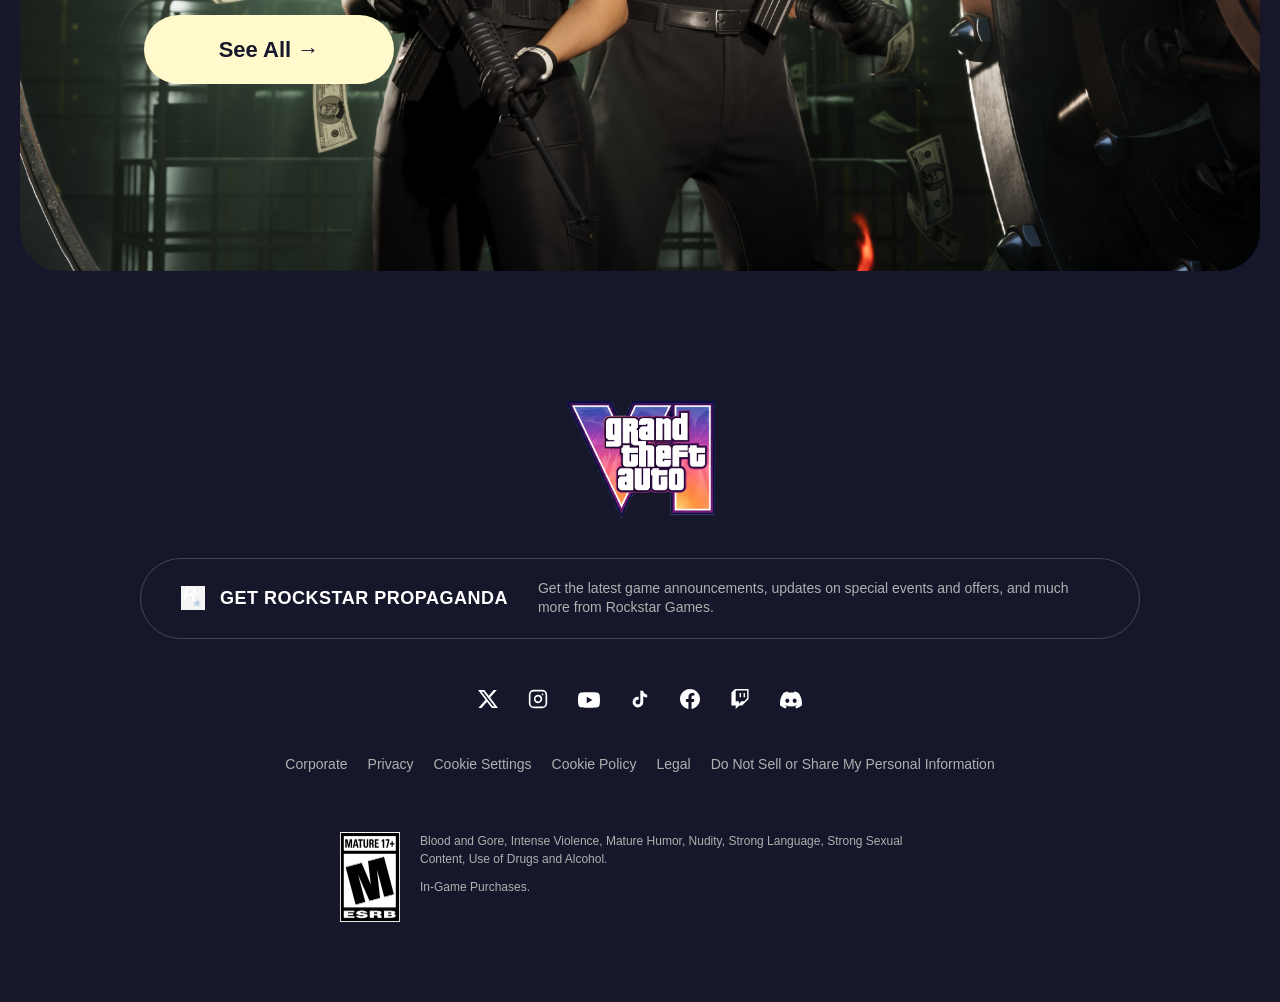
==== commit 0bca3cf1: "Added more promo cards and added a footer" ====
--- a/index.html
+++ b/index.html
@@ -637,6 +637,259 @@
       0 0 50px #ff1493,   
       inset 0 0 14px rgba(255, 255, 255, 0.6); 
   }
+
+
+  .scroll-canvas-section-2 {
+    height: 400vh; 
+    position: relative;
+    background-color: #000;
+  }
+
+  .sticky-canvas-container-2 {
+    position: sticky;
+    top: 0;
+    height: 100vh; 
+    width: 100%;
+    overflow: hidden;
+    display: flex;
+    justify-content: center;
+    align-items: center;
+  }
+
+  /* Adds a smooth fade to the top of the second scrubbing video */
+  .sticky-canvas-container-2::before {
+    content: '';
+    position: absolute;
+    top: 0;
+    left: 0;
+    width: 100%;
+    height: 25vh; /* Controls how tall the top blend is */
+    /* Fades from solid background color down to transparent */
+    background: linear-gradient(to bottom, rgba(22, 23, 42, 1) 0%, rgba(22, 23, 42, 0) 100%);
+    pointer-events: none; /* Ensures the overlay doesn't block scrolling or clicks */
+    z-index: 5;
+  }
+
+   /* Adds a smooth fade to the bottom of the scrubbing video */
+  .sticky-canvas-container-2::after {
+    content: '';
+    position: absolute;
+    bottom: 0;
+    left: 0;
+    width: 100%;
+    height: 25vh; /* Controls how tall the blended fade is */
+    /* Fades from transparent to your exact body background color (#16172A) */
+    background: linear-gradient(to bottom, rgba(22, 23, 42, 0) 0%, rgba(22, 23, 42, 1) 100%);
+    pointer-events: none; /* Ensures the overlay doesn't block scrolling or clicks */
+    z-index: 5;
+  }
+
+  #scrub-canvas-2 {
+    width: 100%;
+    height: 100vh;
+    object-fit: cover; 
+    object-position: center center; 
+    display: block;
+  }
+
+  /* Vice City Story Card */
+  .story-card {
+    position: relative;
+    display: flex;
+    align-items: center; 
+    width: 100%;
+    max-width: 1500px;
+    min-height: 650px; 
+    border-radius: 40px;
+    overflow: hidden;
+  }
+
+
+  .story-content {
+    position: relative;
+    z-index: 1; 
+    display: flex;
+    flex-direction: column;
+  }
+
+  .story-heading {
+    font-family: 'Franklin Gothic Medium', 'Arial Narrow', Arial, sans-serif;
+    font-size: 100px;
+    font-weight: 700;
+    color: #df698a; 
+    margin-bottom: 25px;
+    letter-spacing: 0.5px;
+  }
+
+  .story-paragraph {
+    font-family: 'Franklin Gothic Medium', 'Arial Narrow', Arial, sans-serif;
+    font-size: 50px;
+    font-weight: 500;
+    color: #f7bda6; 
+    letter-spacing: 0.5px;
+  }
+
+
+
+  .promo-card.content-left .promo-content {
+    right: auto; /* Removes the default right positioning */
+    left: 10%;   /* Pins the text to the left side */
+  }
+  
+  .promo-content button {
+    width: 250px;
+  }
+
+  /* Main Footer Container */
+  .site-footer {
+    display: flex;
+    flex-direction: column;
+    align-items: center;
+    padding: 80px 20px;
+    color: #ffffff;
+    font-family: 'Franklin Gothic Medium', 'Arial Narrow', Arial, sans-serif;
+  }
+
+  /* Centered Logo */
+  .footer-logo {
+    max-width: 150px;
+    height: auto;
+    margin-bottom: 40px;
+  }
+
+  /* Newsletter Pill Bar */
+  .newsletter-bar {
+    display: flex;
+    justify-content: space-between;
+    align-items: center;
+    width: 100%;
+    max-width: 1000px;
+    border: 1px solid rgba(255, 255, 255, 0.2);
+    border-radius: 50px; /* Creates the pill shape */
+    padding: 20px 40px;
+    margin-bottom: 50px;
+    gap: 30px;
+  }
+
+  .newsletter-left {
+    display: flex;
+    align-items: center;
+    gap: 15px;
+    font-size: 18px;
+    font-weight: 700;
+    letter-spacing: 0.5px;
+    white-space: nowrap;
+  }
+
+  .rockstar-icon {
+    font-size: 24px;
+    font-weight: bold;
+    font-family: Arial, sans-serif;
+  }
+
+  .rockstar-icon .star {
+    font-size: 16px;
+    vertical-align: super;
+  }
+
+  .newsletter-right p {
+    font-size: 14px;
+    font-weight: normal;
+    color: #b0b0b0;
+    line-height: 1.4;
+  }
+
+  /* Social Icons */
+  .footer-socials {
+    display: flex;
+    gap: 30px;
+    margin-bottom: 40px;
+  }
+
+  .footer-socials a {
+    color: #ffffff;
+    text-decoration: none;
+    font-size: 18px;
+    font-weight: bold;
+    transition: color 0.3s ease;
+  }
+
+  .footer-socials a:hover {
+    color: #df698a;
+  }
+
+  /* Footer Text Links */
+  .footer-links {
+    display: flex;
+    flex-wrap: wrap;
+    justify-content: center;
+    gap: 20px;
+    margin-bottom: 60px;
+  }
+
+  .footer-links a {
+    color: #b0b0b0;
+    text-decoration: none;
+    font-size: 14px;
+    transition: color 0.3s ease;
+  }
+
+  .footer-links a:hover {
+    color: #ffffff;
+  }
+
+  /* ESRB Rating Section */
+  .footer-rating {
+    display: flex;
+    align-items: flex-start;
+    gap: 20px;
+    max-width: 600px;
+  }
+
+  .esrb-logo {
+    width: 60px;
+    height: auto;
+  }
+
+  .rating-text {
+    font-size: 12px;
+    color: #b0b0b0;
+    line-height: 1.5;
+  }
+
+  .in-game-purchases {
+    margin-top: 10px;
+  }
+
+  .rockstar-logo-img {
+    height: 24px; /* Matches the height of the neighboring text */
+    width: auto;
+    display: block;
+  }
+
+  /* Responsive Adjustments for Mobile */
+  @media (max-width: 768px) {
+    .newsletter-bar {
+      flex-direction: column;
+      text-align: center;
+      padding: 30px 20px;
+      border-radius: 20px;
+    }
+    
+    .newsletter-left {
+      flex-direction: column;
+    }
+
+    .footer-rating {
+      flex-direction: column;
+      align-items: center;
+      text-align: center;
+    }
+  }
+
+  
+
+ 
 
 </style>
 
@@ -828,6 +1081,136 @@
 
 </div>
 
+
+<!-- Second Scroll-Scrub Canvas Section -->
+<div class="scroll-canvas-section-2">
+  <div class="sticky-canvas-container-2">
+    <canvas id="scrub-canvas-2"></canvas>
+  </div>
+</div>
+
+
+
+
+<div class="ultimate-vicecity">
+  
+  <!-- VICE CITY USA STORY CARD -->
+  <div class="story-card">
+    <div class="story-content">
+      <h2 class="story-heading">Vice City, USA.</h2>
+      <p class="story-paragraph">
+        Jason and Lucia have always known the deck is stacked against them. But when an easy score goes wrong, they find themselves on the darkest side of the sunniest place in America, in the middle of a criminal conspiracy stretching across the state of Leonida – forced to rely on each other more than ever if they want to make it out alive.
+      </p>
+    </div>
+  </div>
+
+  <div class="promo-card content-left">
+    <img src="Jason_and_Lucia_Beach_landscape.jpg" alt="beach portrait">
+    <div class="promo-content">
+      <p class="promo-preorder-bonus">MUSIC</p>
+      <p class="promo-heading">IN-GAME RADIO<br> AND MUSIC</p>
+      <p class="promo-para">Preview hand-picked stations from the biggest <br> and widest-ranging selection of in-game radio <br> yet, pre-order GTAVI: The Album, and more.</p>
+      <button>Explore More →</button>
+    </div>
+  </div>
+
+  <div class="promo-card content-right">
+    <img src="Cal_Hampton_03.jpg" alt="beach portrait">
+    <div class="promo-content">
+      <p class="promo-preorder-bonus">PEOPLE & PLACES</p>
+      <p class="promo-heading">ONLY IN LEONIDA</p>
+      <p class="promo-para">Vice City, USA. The darkest side <br> of the sunniest place in America.</p>
+      <button>Explore More →</button>
+    </div>
+  </div>
+
+  <div class="promo-card content-left">
+    <img src="Jason_and_Lucia_02.jpg" alt="beach portrait">
+    <div class="promo-content">
+      <p class="promo-preorder-bonus">DOWNLOADS</p>
+      <p class="promo-heading">MEDIA & ARTWORK</p>
+      <p class="promo-para">Download and share official <br>videos, screenshots, and more.</p>
+      <button>See All →</button>
+    </div>
+  </div>
+</div>
+
+
+<footer class="site-footer">
+  
+  <!-- Centered GTA VI Logo -->
+  <img class="footer-logo" src="gta6-logo.png" alt="Grand Theft Auto VI">
+
+  <!-- Newsletter Pill Bar -->
+  <div class="newsletter-bar">
+    <div class="newsletter-left">
+      <img src="rockstar.png" alt="Rockstar Games" class="rockstar-logo-img">
+      <span class="newsletter-title">GET ROCKSTAR PROPAGANDA</span>
+    </div>
+    <div class="newsletter-right">
+      <p>Get the latest game announcements, updates on special events and offers, and much more from Rockstar Games.</p>
+    </div>
+  </div>
+
+  <div class="footer-socials">
+  <!-- X (Twitter) -->
+  <a href="#" aria-label="X">
+    <svg viewBox="0 0 24 24" width="20" height="20" fill="currentColor"><path d="M18.901 1.153h3.68l-8.04 9.19L24 22.846h-7.406l-5.8-7.584-6.638 7.584H.474l8.6-9.83L0 1.154h7.594l5.243 6.932ZM17.61 20.644h2.039L6.486 3.24H4.298Z"/></svg>
+  </a>
+  
+  <!-- Instagram -->
+  <a href="#" aria-label="Instagram">
+    <svg viewBox="0 0 24 24" width="20" height="20" fill="none" stroke="currentColor" stroke-width="2" stroke-linecap="round" stroke-linejoin="round"><rect x="2" y="2" width="20" height="20" rx="5" ry="5"></rect><path d="M16 11.37A4 4 0 1 1 12.63 8 4 4 0 0 1 16 11.37z"></path><line x1="17.5" y1="6.5" x2="17.51" y2="6.5"></line></svg>
+  </a>
+  
+  <!-- YouTube -->
+  <a href="#" aria-label="YouTube">
+    <svg viewBox="0 0 24 24" width="22" height="22" fill="currentColor"><path d="M23.498 6.186a3.016 3.016 0 0 0-2.122-2.136C19.505 3.545 12 3.545 12 3.545s-7.505 0-9.377.505A3.017 3.017 0 0 0 .501 6.186C0 8.07 0 12 0 12s0 3.93.501 5.814a3.016 3.016 0 0 0 2.122 2.136c1.871.505 9.377.505 9.377.505s7.505 0 9.377-.505a3.015 3.015 0 0 0 2.122-2.136C24 15.93 24 12 24 12s0-3.93-.502-5.814zM9.545 15.568V8.432L15.818 12l-6.273 3.568z"/></svg>
+  </a>
+  
+  <!-- TikTok -->
+  <a href="#" aria-label="TikTok">
+    <svg viewBox="0 0 24 24" width="20" height="20" fill="currentColor"><path d="M19.59 6.69a4.83 4.83 0 0 1-3.77-4.25V2h-3.45v13.67a2.89 2.89 0 0 1-5.2 1.74 2.89 2.89 0 0 1 2.31-4.64 2.93 2.93 0 0 1 .88.13V9.4a6.84 6.84 0 0 0-1-.05A6.33 6.33 0 0 0 5 20.1a6.34 6.34 0 0 0 10.86-4.43v-7a8.16 8.16 0 0 0 4.77 1.52v-3.4a4.85 4.85 0 0 1-1-.1z"/></svg>
+  </a>
+  
+  <!-- Facebook -->
+  <a href="#" aria-label="Facebook">
+    <svg viewBox="0 0 24 24" width="20" height="20" fill="currentColor"><path d="M24 12.073c0-6.627-5.373-12-12-12s-12 5.373-12 12c0 5.99 4.388 10.954 10.125 11.854v-8.385H7.078v-3.469h3.047V9.43c0-3.007 1.792-4.669 4.533-4.669 1.312 0 2.686.235 2.686.235v2.953H15.83c-1.491 0-1.956.925-1.956 1.874v2.25h3.328l-.532 3.469h-2.796v8.385C19.612 23.027 24 18.062 24 12.073z"/></svg>
+  </a>
+  
+  <!-- Twitch -->
+  <a href="#" aria-label="Twitch">
+    <svg viewBox="0 0 24 24" width="20" height="20" fill="currentColor"><path d="M11.571 4.714h1.715v5.143H11.57zm4.715 0H18v5.143h-1.714zM6 0L1.714 4.286v15.428h5.143V24l4.286-4.286h3.428L22.286 12V0zm14.571 11.143l-3.428 3.428h-3.429l-3 3v-3H6.857V1.714h13.714Z"/></svg>
+  </a>
+  
+  <!-- Discord -->
+  <a href="#" aria-label="Discord">
+    <svg viewBox="0 0 24 24" width="22" height="22" fill="currentColor"><path d="M20.317 4.3698a19.7913 19.7913 0 00-4.8851-1.5152.0741.0741 0 00-.0785.0371c-.211.3753-.4447.8648-.6083 1.2495-1.8447-.2762-3.68-.2762-5.4868 0-.1636-.3933-.4058-.8742-.6177-1.2495a.077.077 0 00-.0785-.037 19.7363 19.7363 0 00-4.8852 1.515.0699.0699 0 00-.0321.0277C.5334 9.0458-.319 13.5799.0992 18.0578a.0824.0824 0 00.0312.0561c2.0528 1.5076 4.0413 2.4228 5.9929 3.0294a.0777.0777 0 00.0842-.0276c.4616-.6304.8731-1.2952 1.226-1.9942a.076.076 0 00-.0416-.1057c-.6528-.2476-1.2743-.5495-1.8722-.8923a.077.077 0 01-.0076-.1277c.1258-.0943.2517-.1923.3718-.2914a.0743.0743 0 01.0776-.0105c3.9278 1.7933 8.18 1.7933 12.0614 0a.0739.0739 0 01.0785.0095c.1202.099.246.1981.3728.2924a.077.077 0 01-.0066.1276 12.2986 12.2986 0 01-1.873.8914.0766.0766 0 00-.0407.1067c.3604.698.7719 1.3628 1.225 1.9932a.076.076 0 00.0842.0286c1.961-.6067 3.9495-1.5219 6.0023-3.0294a.077.077 0 00.0313-.0552c.5004-5.177-.8382-9.6739-3.5485-13.6604a.061.061 0 00-.0312-.0286zM8.02 15.3312c-1.1825 0-2.1569-1.0857-2.1569-2.419 0-1.3332.9555-2.4189 2.157-2.4189 1.2108 0 2.1757 1.0952 2.1568 2.419 0 1.3332-.9555 2.4189-2.1569 2.4189zm7.9748 0c-1.1825 0-2.1569-1.0857-2.1569-2.419 0-1.3332.9554-2.4189 2.1569-2.4189 1.2108 0 2.1757 1.0952 2.1568 2.419 0 1.3332-.946 2.4189-2.1568 2.4189z"/></svg>
+  </a>
+</div>
+
+  <!-- Legal Links -->
+  <div class="footer-links">
+    <a href="#">Corporate</a>
+    <a href="#">Privacy</a>
+    <a href="#">Cookie Settings</a>
+    <a href="#">Cookie Policy</a>
+    <a href="#">Legal</a>
+    <a href="#">Do Not Sell or Share My Personal Information</a>
+  </div>
+
+  <!-- Rating Section -->
+  <div class="footer-rating">
+    <img src="ESRB_2013_Mature.svg.webp" alt="ESRB Mature 17+" class="esrb-logo">
+    <div class="rating-text">
+      <p>Blood and Gore, Intense Violence, Mature Humor, Nudity, Strong Language, Strong Sexual Content, Use of Drugs and Alcohol.</p>
+      <p class="in-game-purchases">In-Game Purchases.</p>
+    </div>
+  </div>
+
+</footer>
+
+
 </body>
 <script>
   // ==========================================
@@ -864,7 +1247,39 @@
       // Force the image to draw exactly within these bounds
       context.drawImage(firstImg, 0, 0, canvas.width, canvas.height);
     }
-  } // <--- THIS CLOSING BRACKET WAS MISSING
+  } 
+
+  // ==========================================
+  // 1B. SECOND CANVAS SETUP
+  // ==========================================
+  const canvasSection2 = document.querySelector('.scroll-canvas-section-2');
+  const canvas2 = document.getElementById('scrub-canvas-2');
+  const context2 = canvas2 ? canvas2.getContext('2d') : null;
+  
+  // UPDATE THESE to match your second video's frame count and starting number
+  const frameCount2 = 35; 
+  const startingFrame2 = 1; 
+
+  // Make sure to use a different folder (e.g., frames2/) for the second video
+  const currentFrame2 = index => `frames2/frame_${index.toString().padStart(3, '0')} (1).jpg`;
+  const images2 = [];
+
+  if (canvas2) {
+    for (let i = startingFrame2; i < startingFrame2 + frameCount2; i++) {
+      const img = new Image();
+      img.src = currentFrame2(i);
+      images2.push(img);
+    }
+
+    const firstImg2 = new Image();
+    firstImg2.src = currentFrame2(startingFrame2);
+    firstImg2.onload = function() {
+      canvas2.width = firstImg2.width;
+      canvas2.height = firstImg2.height;
+      context2.drawImage(firstImg2, 0, 0, canvas2.width, canvas2.height);
+    }
+  }
+
 
   // ==========================================
   // 2. SCROLL LISTENER (Runs every time you scroll)
@@ -916,6 +1331,28 @@
         }
       });
     }
+
+    // ---- SECOND CANVAS SCRUBBING LOGIC ----
+    if (canvasSection2 && images2.length > 0) {
+      const rect2 = canvasSection2.getBoundingClientRect();
+      const scrollDistance2 = -rect2.top;
+      const maxScroll2 = canvasSection2.offsetHeight - window.innerHeight;
+      
+      let progress2 = scrollDistance2 / maxScroll2;
+      progress2 = Math.max(0, Math.min(progress2, 1)); 
+      
+      const frameIndex2 = Math.min(
+        frameCount2 - 1,
+        Math.floor(progress2 * frameCount2)
+      );
+
+      requestAnimationFrame(() => {
+        if (images2[frameIndex2]) {
+          context2.drawImage(images2[frameIndex2], 0, 0, canvas2.width, canvas2.height);
+        }
+      });
+    }
   });
+
 </script>
 </html>
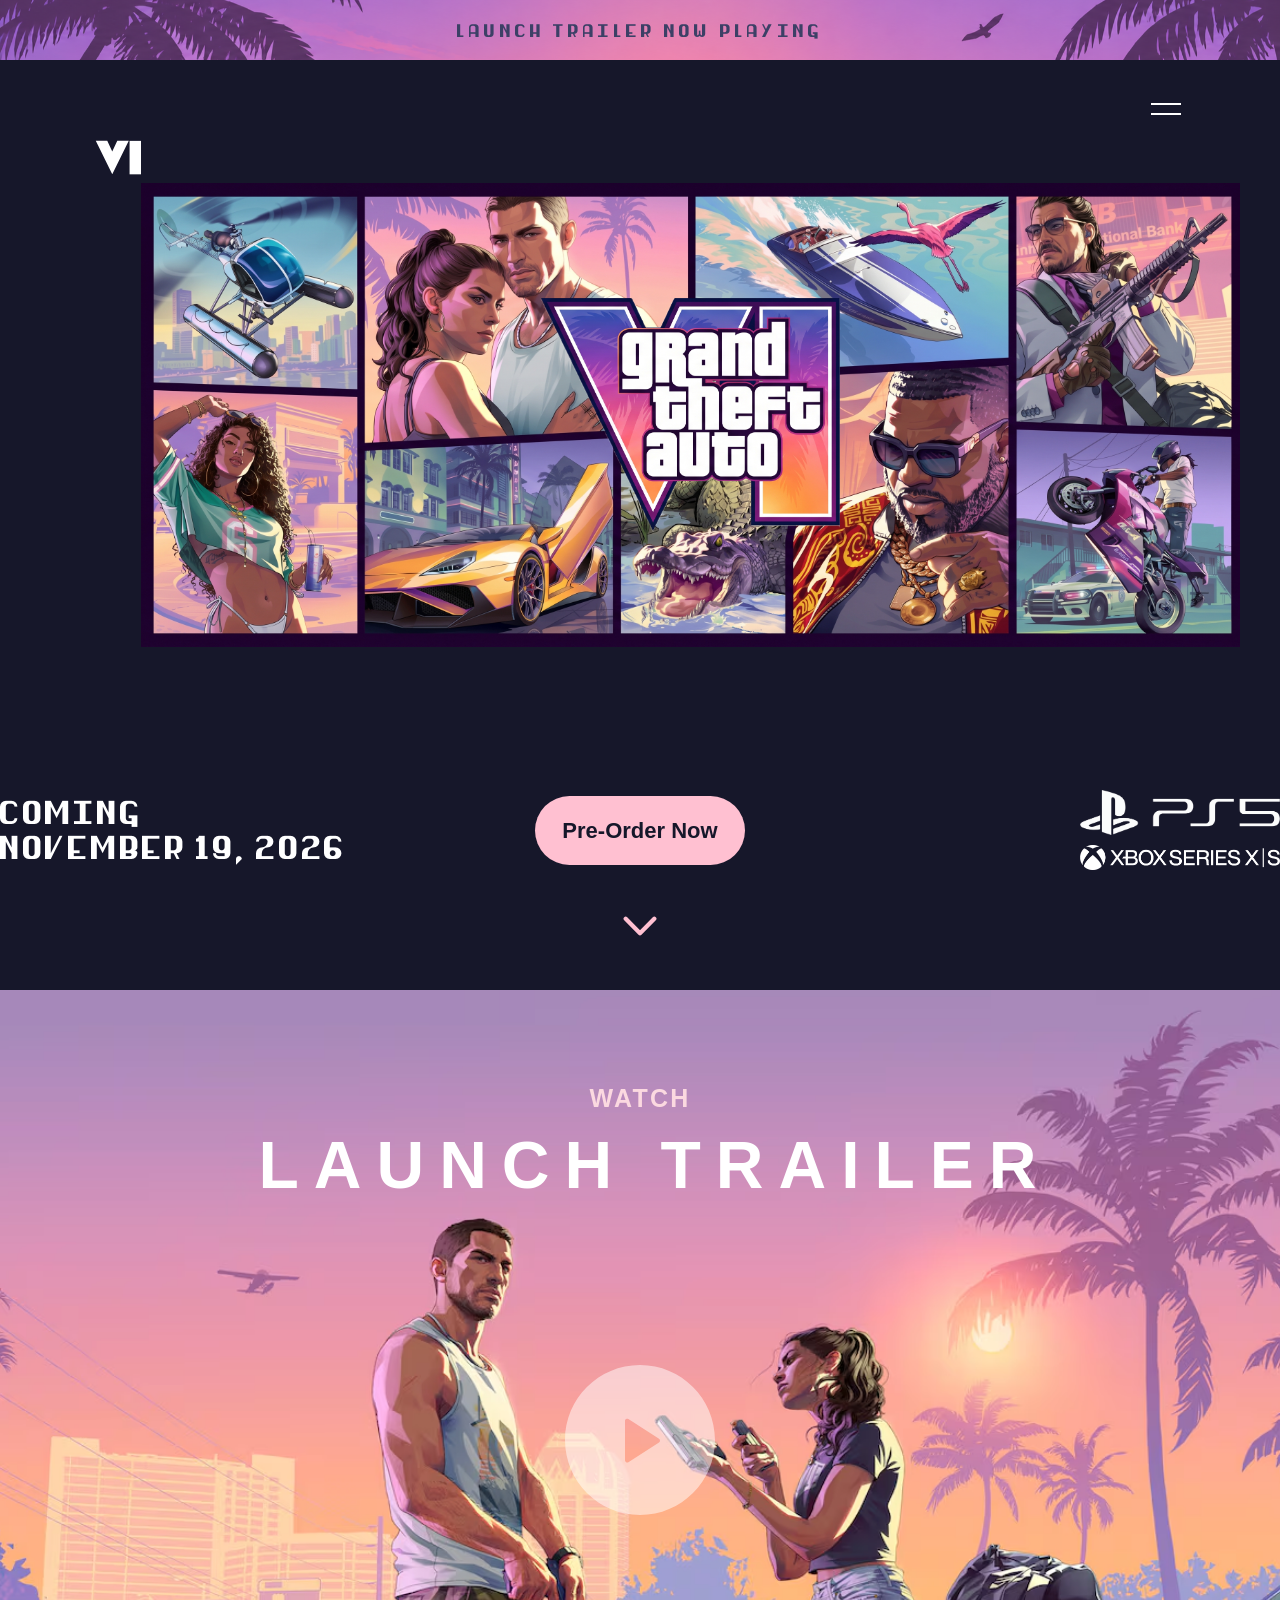
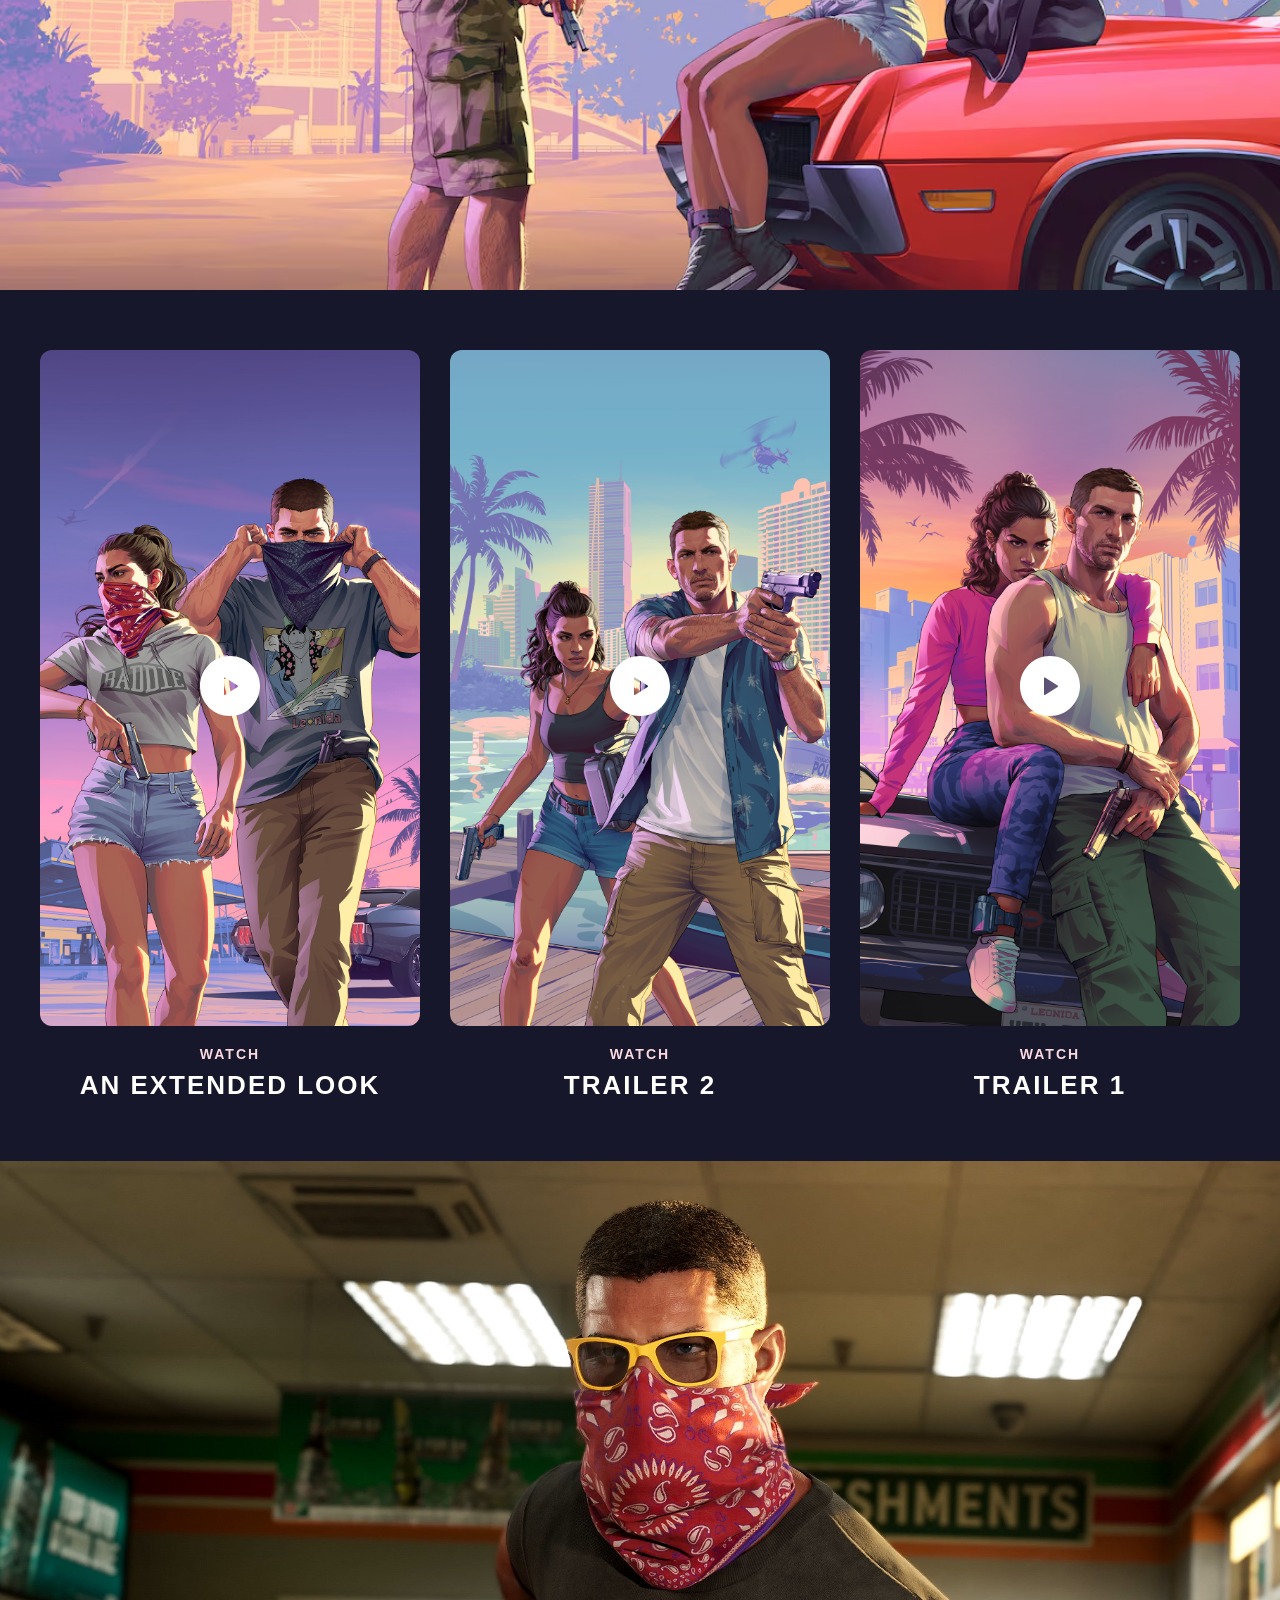
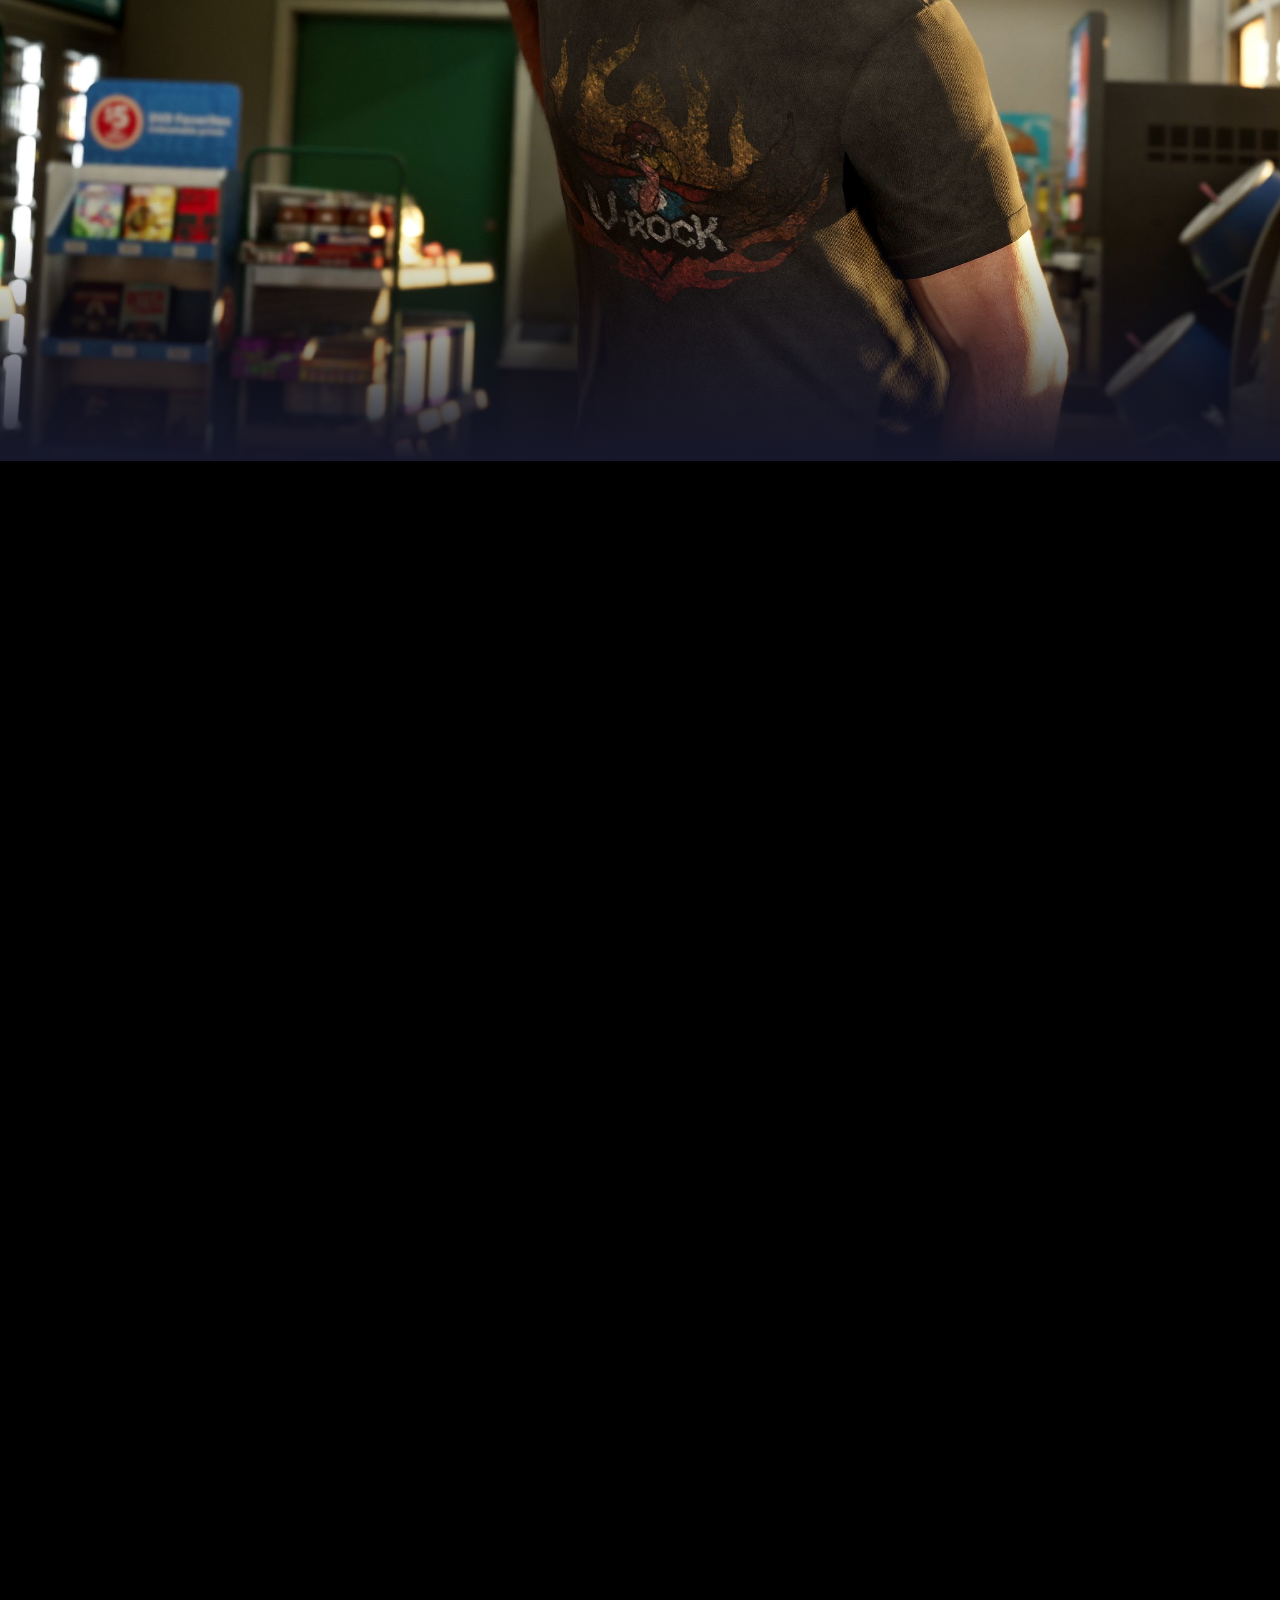
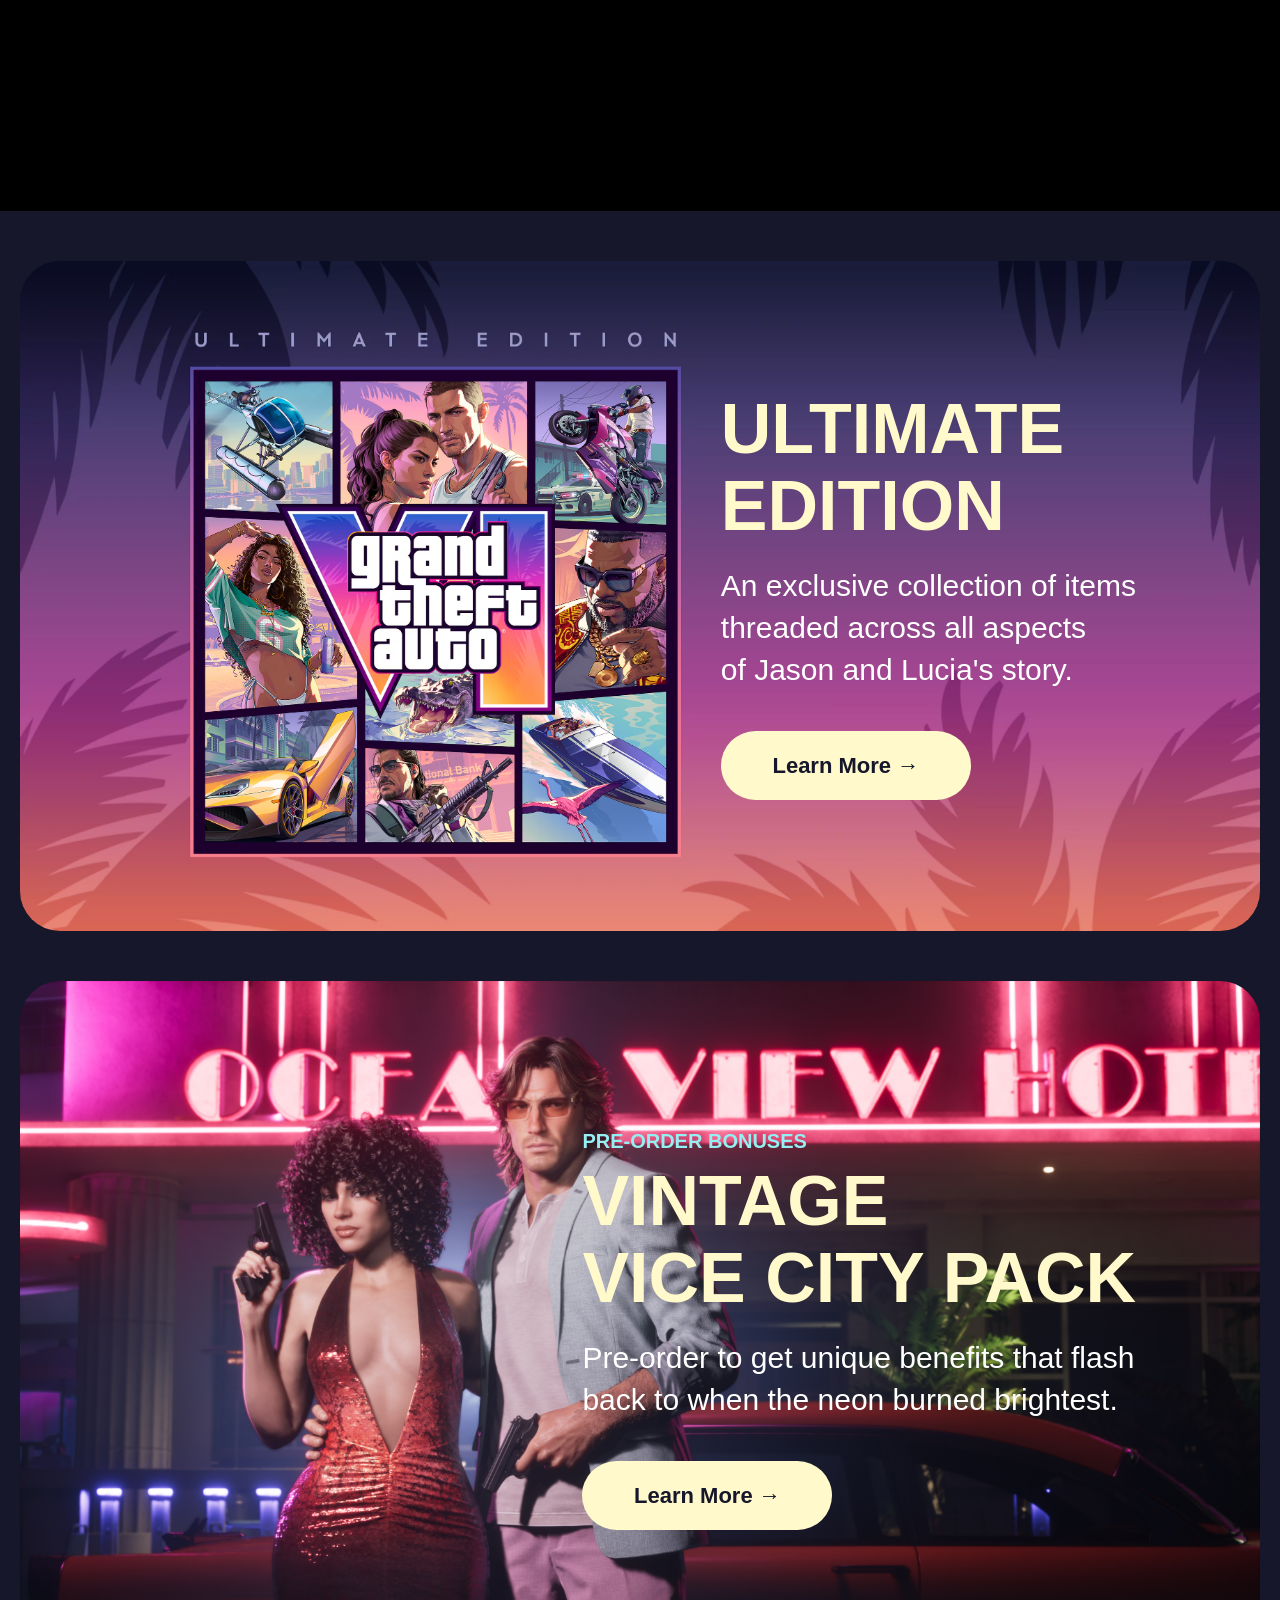
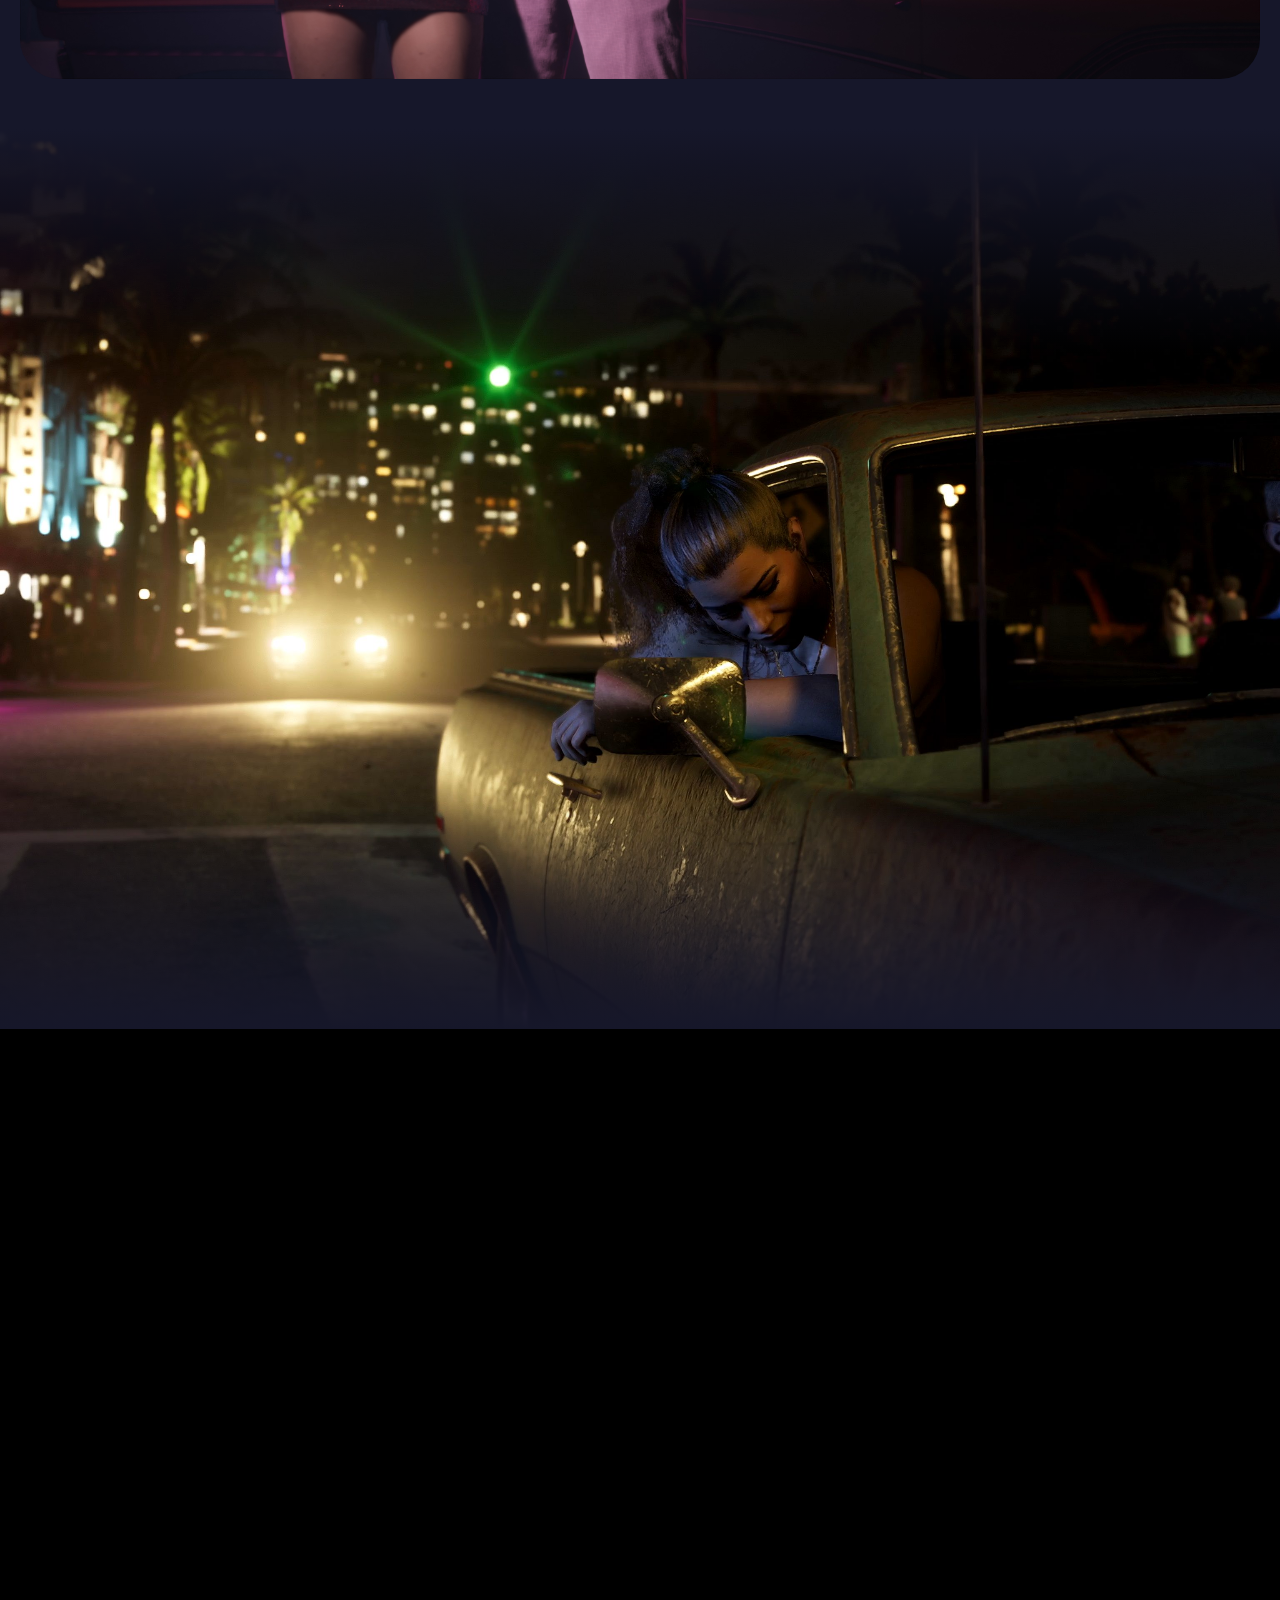
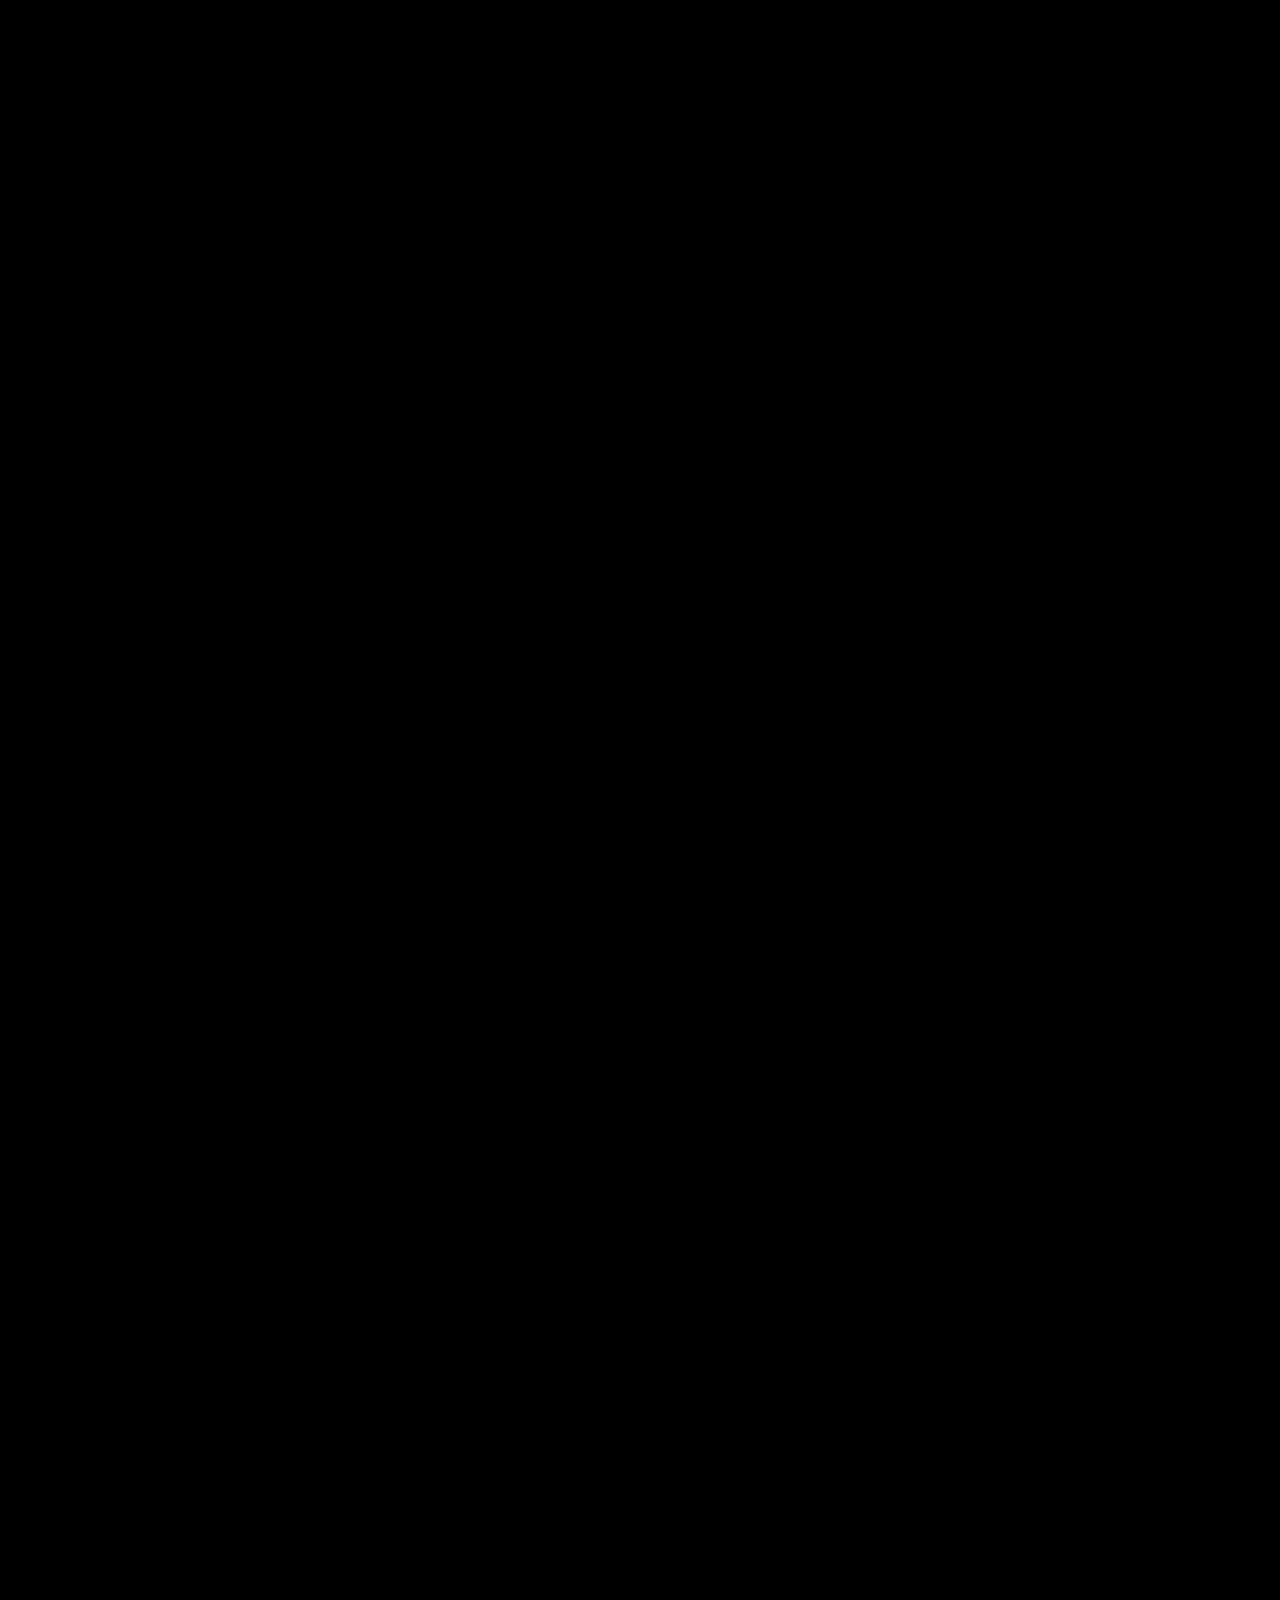
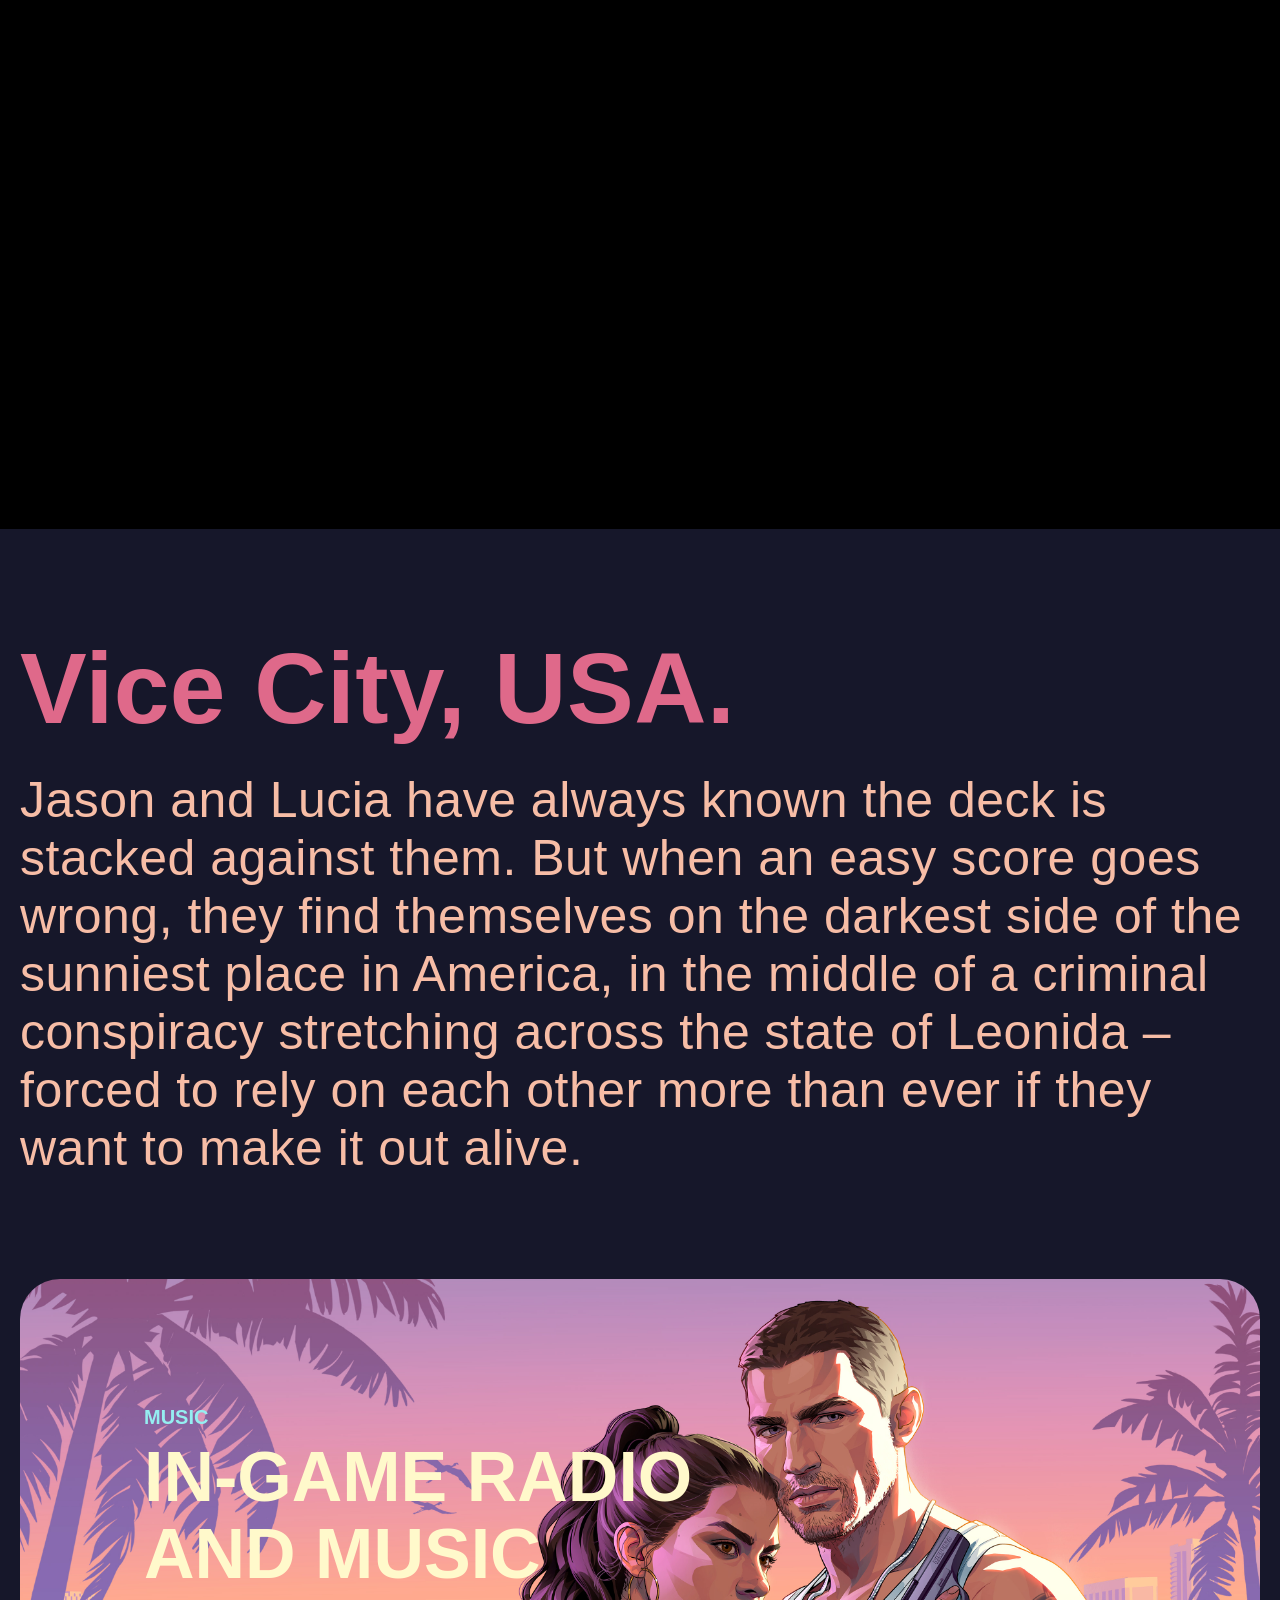
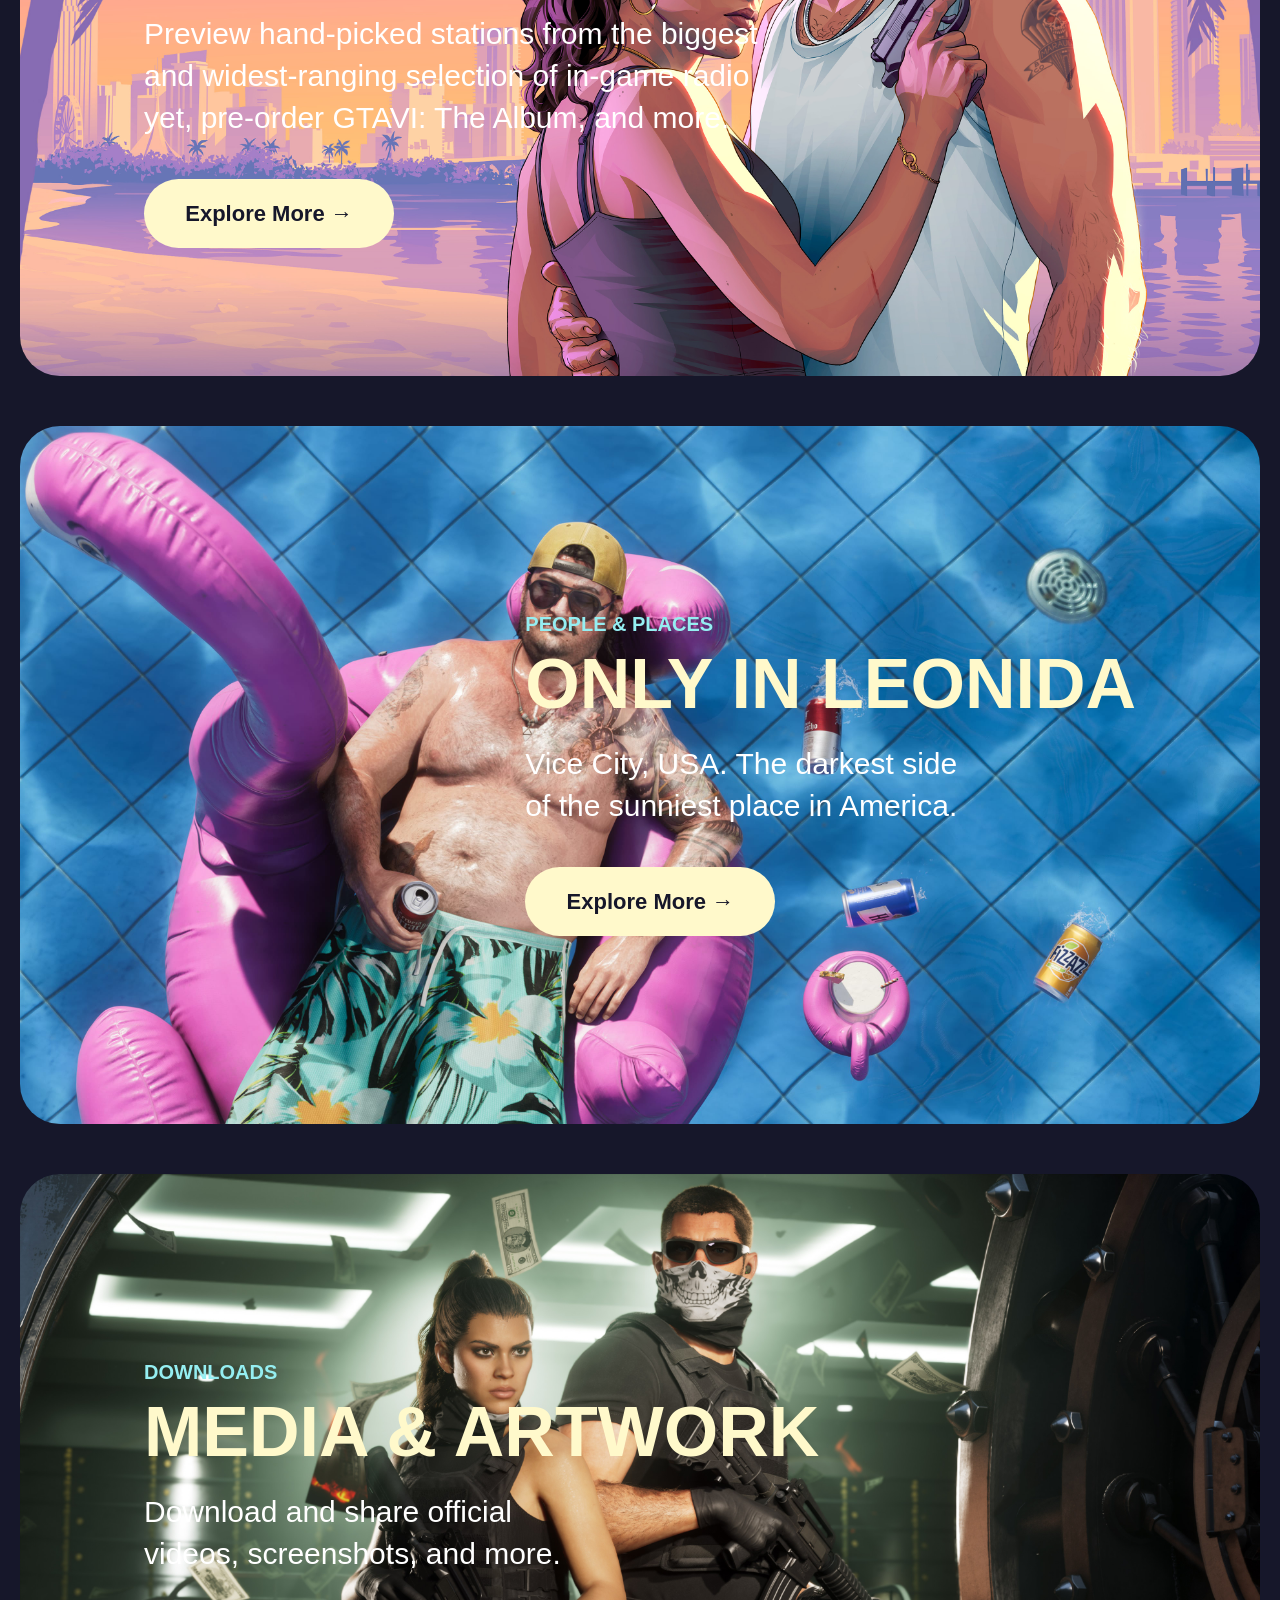
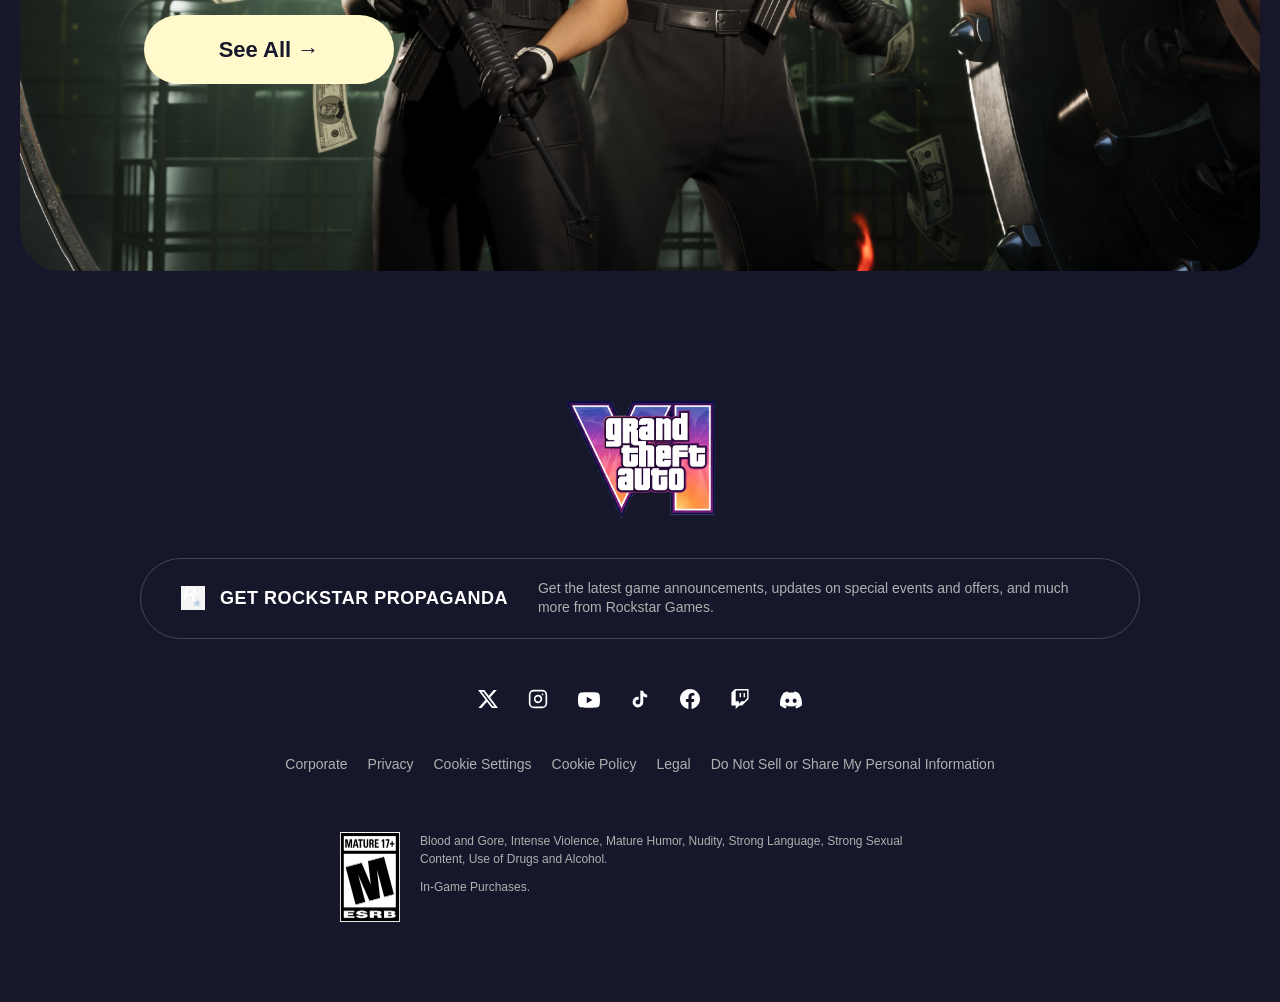
==== commit 3112e104: "Added gallery page and a music page" ====
--- a/index.html
+++ b/index.html
@@ -4,894 +4,10 @@
 <head>
   <meta charset="UTF-8">
   <meta name="viewport" content="width=device-width, initial-scale=1.0">
+  <link rel="stylesheet" href="styles.css">
+  <link rel="icon" type="image/x-icon" href="/gta6-logo.png">
   <title>Grand Theft Auto VI - Rockstar Games</title>
 </head>
-
-<style>
-  @import url('https://fonts.googleapis.com/css2?family=Poiret+One&display=swap');
-  @font-face {
-    font-family: 'ArtDeco Bold';
-    src: url('fonts/art-deco-bold.otf') format('opentype');
-    font-weight: bold;
-    font-style: normal;
-  }
-
-
-  * {
-    margin: 0;
-    padding: 0;
-    box-sizing: border-box;
-  }
-
-  body {
-    background-color: #16172A;
-  }
-
-  .top-section {
-    display: flex;
-    height: 60px;
-    position: relative;
-    justify-content: center;
-    align-items: center;
-
-  }
-
-   .top-section img {
-    width: 100%;
-    height: 100%;
-    object-fit: cover;
-    object-position: center top;
-  }
-  .top-section p {
-    position: absolute;
-    color: #3c4066;
-    background-color: none;
-    font: 15px;
-    font-weight: 700;
-    line-height: 17px;
-    letter-spacing: 2.25px;
-    font-family: 'ArtDeco Bold' !important;
-
-
-  }
-
-    .sticky-nav-layer {
-    position: fixed;
-    top: 60px; 
-    left: 0;
-    width: 100%;
-    z-index: 1000;
-    display: flex;
-    justify-content: space-between;
-    align-items: flex-start;
-    padding: 55px; 
-    pointer-events: none; 
-  }
-
-  .logo {
-    margin: 55px 0 0 55px;
-    width: 50px;
-    height: 45px;
-    color: white;
-    position: sticky;
-  }
-
-  .logo svg {
-    display: block;
-    width: 100%;
-    height: 100%;
-  }
-
-  .hero-section {
-    display: flex;
-    justify-content: space-between;
-    box-sizing: border-box;
-    padding: 20px 40px;
-    position: relative;
-
-  }
-
-
-  .hero-container {
-    width: 100%;
-    max-width: 1350px;
-    height: 650px;
-    display: flex;
-    justify-content: center;
-    align-items: center;
-    margin: 10px auto;
-    position: relative;
-  }
-
-  .hero-image {
-    width: 100%;
-    object-fit: fill;
-    display: block;
-  }
-
-  .overlay {
-    position: absolute;
-    display: flex;
-    justify-content: center;
-    align-items: center;
-    max-width: 300px;
-    height: auto;
-    object-fit: contain;
-  }
-
-  
-
-  .menu-button {
-    margin: 55px 55px 0 0;
-    width: 48px;
-    height: 48px;
-    background: transparent;
-    border: none;
-    cursor: pointer;
-    position: sticky;
-    display: flex;
-    flex-direction: column;
-    justify-content: center;
-    align-items: center;
-    gap: 6px;
-  }
-
-  .menu-button span {
-    width: 40px;
-    height: 8px;
-    background-color: white;
-    display: block;
-  }
-
-  .pre-order-wrapper {
-  width: 100%;
-  display: flex;
-  justify-content: center; 
-}
-
-  .pre-order {
-    width: 100%;             
-    max-width: 1300px; 
-    height: 120px;
-    box-sizing: border-box;
-    display: flex;
-    flex-direction: row;
-    justify-content: space-between;
-    align-items: center;
-    padding: 10px 0;
-  }
-
-  .pre-order p {
-    font-size: 29px;
-    font-weight: 500;
-    line-height: 35px;
-    letter-spacing: -0.29px;
-    color: white;
-    font-family: 'ArtDeco Bold' !important;
-  }
-
-  .order-button {
-    padding: 22px 22px;
-    font-size: 22px;
-    font-weight: 700;
-    background-color: #FFC0D1;
-    color: #16172A;
-    border: none;
-    border-radius: 50px;
-    width: 210px;
-    height: 69px;
-    transition: background-color 1s ease, color 1s ease, text-shadow 1s ease, box-shadow 1s ease;
-  }
-
-  .order-button:hover {
-    color: #974858;
-
-  
-  box-shadow: 
-    0 0 10px #ffffff,   
-    0 0 40px #ff69b4,   
-    0 0 50px #ff1493,   
-    inset 0 0 14px rgba(255, 255, 255, 0.6); 
-  }
-
-  .button-group {
-    display: flex;
-    flex-direction: column;
-    align-items: center;
-    gap: 15px;
-    position: relative;
-  }
-
-    .scroll-arrow {
-    background: none;
-    border: none;
-    padding: 0;
-    display: flex;
-    justify-content: center;
-    align-items: center;
-    position: absolute;
-    top: 120px;
-    }  
-    
-    
-
-  .console-logos {
-    display: flex;
-    flex-direction: column;
-    gap: 10px;
-    width: 100%;
-  }
-
-  .console-logos img {
-    max-width: 200px;
-    object-position: right;
-    height: auto;
-  }
-
-  .left, .right, .center {
-    flex: 1;
-    display: flex;
-    align-items: center;
-  }
-
-  .left {
-    justify-content: flex-start;
-  }
-
-  .center {
-    justify-content: center;
-  }
-
-  .right {
-    justify-content: flex-end;
-    align-items: flex-end;
-  }
-
-  .launch-section {
-    display: flex;
-    justify-content: center;
-    align-items: center;
-    width: 100%;
-    height: 100vh;
-    margin-top: 100px;
-    overflow: hidden;
-    position: relative;
-  }
-
-  .launch-section img {
-  width: 100%;
-  height: 100%;
-  object-fit: cover;
-}
-
-  .launch-text {
-    display: flex;
-    flex-direction: column;
-    position: absolute;
-    justify-content: flex-start;
-    align-items: center;
-    z-index: 1;
-    gap: 20px;
-    top: 100px;
-    left: 0;
-    width: 100%;
-    height: 100%;
-  }
-
-  .watch p {
-    color: #fbd9e0;
-    background-color: none;
-    font-size: 25px;
-    line-height: 17px;
-    letter-spacing: 2.25px;
-    font-weight: 900;
-    font-family:'Franklin Gothic Medium', 'Arial Narrow', Arial, sans-serif;
-  }
-
-  .launch p {
-    color: #ffffff;
-    font-size: 66px;
-    letter-spacing: 15px;
-    font-weight: 900;
-    font-family:'Franklin Gothic Medium', 'Arial Narrow', Arial, sans-serif;
-  }
-
-  .launch {
-    position: relative;
-    left: 15px;
-  }
-
-  .play-button {
-    position: absolute;
-    color: white;
-    opacity: 0.5;
-    display: flex;
-    cursor: pointer;
-    z-index: 3;
-    transition: transform 0.3s ease, opacity 0.3s ease;
-  }
-
-  .play-button:hover {
-    opacity: 0.7;
-    transform: scale(1.15);
-  }
-
-  .video-overlay {
-  position: fixed;
-  top: 0;
-  left: 0;
-  width: 100%;
-  height: 100%;
-  background-color: rgba(22, 23, 42, 0.95);
-  backdrop-filter: blur(8px);
-  z-index: 1000; 
-  
-  display: flex;
-  flex-direction: column;
-  justify-content: flex-start; 
-  align-items: center;
-  padding: 60px 20px;          
-  overflow-y: auto;            
-  
-  opacity: 0;
-  pointer-events: none;
-  transition: opacity 0.4s ease;
-}
-
-.video-overlay:target {
-  opacity: 1;
-  pointer-events: auto;
-}
-
-.video-container {
-  position: relative;
-  width: 100%;               
-  max-width: 1000px;
-  aspect-ratio: 16 / 9;
-  border-radius: 12px;
-  overflow: hidden;
-  box-shadow: 0 20px 50px rgba(0, 0, 0, 0.6);
-  border: 1px solid rgba(255, 255, 255, 0.15);
-  margin-bottom: 40px;          
-  flex-shrink: 0;               
-}
-
-.video-container iframe {
-  width: 100%;
-  height: 100%;
-  display: block;
-}
-
-.close-button {
-  position: fixed;             
-  top: 20px;
-  right: 20px;
-  background: rgba(255, 255, 255, 0.1);
-  color: white;
-  text-decoration: none; 
-  font-size: 30px;
-  width: 45px;
-  height: 45px;
-  border-radius: 50%;
-  display: flex;
-  justify-content: center;
-  align-items: center;
-  z-index: 100000;
-  transition: background 0.2s, transform 0.2s;
-}
-
-.close-button:hover {
-  background: rgba(255, 255, 255, 0.3);
-  transform: scale(1.05);
-}
-
-
-.video-details-section {
-  width: 100%;
-  max-width: 1000px;       
-  margin: 0 auto;
-  padding: 0 0 40px 0;         
-  background-color: transparent; 
-  color: #ffffff;
-
-}
-
-.details-split-row {
-  display: flex;
-  justify-content: space-between;
-  align-items: flex-start;
-  gap: 50px;
-}
-
-.details-left, .details-right {
-  flex: 1;
-}
-
-.main-title {
-  font-family:'Franklin Gothic Medium', 'Arial Narrow', Arial, sans-serif;
-  font-size: 40px;
-  line-height: 1.1;
-  letter-spacing: 1.5px;
-  margin-bottom: 12px;
-  font-weight: 700;
-  color: #fff9cb;
-}
-
-.release-date {
-  font-size: 19px;
-  color: #7b7d99; 
-  letter-spacing: 0.5px;
-  font-family:'Franklin Gothic Medium', 'Arial Narrow', Arial, sans-serif;
-}
-
-.description-para {
-  position: static; 
-  font-size: 19px;
-  line-height: 1.6;
-  color: #7b7d99;
-  font-weight: normal ;
-  letter-spacing: 0.2px;
-  font-family:'Franklin Gothic Medium', 'Arial Narrow', Arial, sans-serif;
-}
-  
-/* Trailers Cards Section */
-  .more-trailers-section {
-    width: 100%;
-    background-color: #16172A; 
-    display: flex;
-    justify-content: center;
-    padding: 60px 40px;
-  }
-
-  .trailers-container {
-    width: 100%;
-    max-width: 1350px;
-    display: flex;
-    justify-content: space-between;
-    gap: 30px;
-  }
-
-  .trailer-card {
-    flex: 1;
-    display: flex;
-    flex-direction: column;
-    align-items: center;
-    cursor: pointer;
-  }
-
-  .trailer-card:hover .trailer-image-wrapper img {
-    transform: scale(1.03);
-  }
-
-  .trailer-image-wrapper {
-    width: 100%;
-    aspect-ratio: 9 / 16; 
-    position: relative;
-    border-radius: 12px;
-    overflow: hidden;
-    margin-bottom: 20px;
-  }
-
-  .trailer-image-wrapper img {
-    width: 100%;
-    height: 100%;
-    object-fit: cover;
-    transition: transform 0.4s ease;
-  }
-
-  .card-play-button {
-    position: absolute;
-    top: 50%;
-    left: 50%;
-    transform: translate(-50%, -50%);
-    color: white;
-    z-index: 2;
-    transition: transform 0.2s ease;
-  }
-
-  .trailer-card:hover .card-play-button {
-    transform: translate(-50%, -50%) scale(1.1);
-  }
-
-  .trailer-text {
-    text-align: center;
-    display: flex;
-    flex-direction: column;
-    gap: 8px;
-  }
-
-  .watch-tag {
-    color: #fbd9e0; 
-    font-size: 14px;
-    letter-spacing: 2px;
-    font-weight: 900;
-    font-family: 'Franklin Gothic Medium', 'Arial Narrow', Arial, sans-serif;
-  }
-
-  .trailer-title {
-    color: #ffffff;
-    font-size: 26px;
-    letter-spacing: 2px;
-    font-weight: 900;
-    font-family: 'Franklin Gothic Medium', 'Arial Narrow', Arial, sans-serif;
-  }
-
-
-  .scroll-canvas-section {
-   
-    height: 250vh; 
-    position: relative;
-    background-color: #000;
-  }
-
-  .sticky-canvas-container {
-    position: sticky;
-    top: 0;
-    height: 100vh; 
-    width: 100%;
-    overflow: hidden;
-    display: flex;
-    justify-content: center;
-    align-items: center;
-  }
-
-  /* Adds a smooth fade to the bottom of the scrubbing video */
-  .sticky-canvas-container::after {
-    content: '';
-    position: absolute;
-    bottom: 0;
-    left: 0;
-    width: 100%;
-    height: 25vh; /* Controls how tall the blended fade is */
-    /* Fades from transparent to your exact body background color (#16172A) */
-    background: linear-gradient(to bottom, rgba(22, 23, 42, 0) 0%, rgba(22, 23, 42, 1) 100%);
-    pointer-events: none; /* Ensures the overlay doesn't block scrolling or clicks */
-    z-index: 5;
-  }
-
-  #scrub-canvas {
-    width: 100%;
-    height: 100vh;
-    object-fit: cover; 
-    display: block;
-    object-position: center center;
-  }
-
-  .ultimate-vicecity {
-    display: flex;
-    flex-direction: column;
-    justify-content: center;
-    align-items: center;
-    gap: 50px; 
-    padding: 50px 20px;
-  }
-
- 
-  .promo-card {
-    position: relative; 
-    display: flex;
-    justify-content: center;
-    align-items: center;
-    width: 100%;
-    max-width: 1500px;
-  }
-  
-  .promo-card img {
-    width: 100%;
-    border-radius: 40px;
-    display: block;
-  }
-
-  .promo-content {
-    position: absolute;
-    display: flex;
-    flex-direction: column;
-    right: 10%; 
-    justify-content: center;
-  }
-
-  .promo-preorder-bonus {
-    font-size: 20px;
-    font-weight: 700;
-    font-family: 'Franklin Gothic Medium', 'Arial Narrow', Arial, sans-serif;
-    color: #95eef1;
-    margin-bottom: 10px;
-  }
-
-  .promo-heading {
-    font-size: 70px;
-    font-weight: 700;
-    font-family: 'Franklin Gothic Medium', 'Arial Narrow', Arial, sans-serif;
-    color: #fff9cb;
-    line-height: 1.1;
-    margin-bottom: 20px;
-  }
-
-  .promo-para {
-    font-size: 30px;
-    font-family: 'Franklin Gothic Medium', 'Arial Narrow', Arial, sans-serif;
-    color: #ffffff;
-    line-height: 1.4;
-  }
-
-  .promo-content button {
-    margin-top: 40px;
-    padding: 22px 22px;
-    font-size: 22px;
-    font-weight: 700;
-    background-color: #fff9cb;
-    color: #16172A;
-    border: none;
-    border-radius: 50px;
-    width: 210px;
-    height: 69px;
-    cursor: pointer;
-    transition: background-color 0.5s ease, color 0.5s ease, box-shadow 0.5s ease;
-  }
-
-  .promo-content button:hover {
-    color: #974858;
-    box-shadow: 
-      0 0 10px #ffffff,   
-      0 0 40px #ff69b4,   
-      0 0 50px #ff1493,   
-      inset 0 0 14px rgba(255, 255, 255, 0.6); 
-  }
-
-
-  .scroll-canvas-section-2 {
-    height: 400vh; 
-    position: relative;
-    background-color: #000;
-  }
-
-  .sticky-canvas-container-2 {
-    position: sticky;
-    top: 0;
-    height: 100vh; 
-    width: 100%;
-    overflow: hidden;
-    display: flex;
-    justify-content: center;
-    align-items: center;
-  }
-
-  /* Adds a smooth fade to the top of the second scrubbing video */
-  .sticky-canvas-container-2::before {
-    content: '';
-    position: absolute;
-    top: 0;
-    left: 0;
-    width: 100%;
-    height: 25vh; /* Controls how tall the top blend is */
-    /* Fades from solid background color down to transparent */
-    background: linear-gradient(to bottom, rgba(22, 23, 42, 1) 0%, rgba(22, 23, 42, 0) 100%);
-    pointer-events: none; /* Ensures the overlay doesn't block scrolling or clicks */
-    z-index: 5;
-  }
-
-   /* Adds a smooth fade to the bottom of the scrubbing video */
-  .sticky-canvas-container-2::after {
-    content: '';
-    position: absolute;
-    bottom: 0;
-    left: 0;
-    width: 100%;
-    height: 25vh; /* Controls how tall the blended fade is */
-    /* Fades from transparent to your exact body background color (#16172A) */
-    background: linear-gradient(to bottom, rgba(22, 23, 42, 0) 0%, rgba(22, 23, 42, 1) 100%);
-    pointer-events: none; /* Ensures the overlay doesn't block scrolling or clicks */
-    z-index: 5;
-  }
-
-  #scrub-canvas-2 {
-    width: 100%;
-    height: 100vh;
-    object-fit: cover; 
-    object-position: center center; 
-    display: block;
-  }
-
-  /* Vice City Story Card */
-  .story-card {
-    position: relative;
-    display: flex;
-    align-items: center; 
-    width: 100%;
-    max-width: 1500px;
-    min-height: 650px; 
-    border-radius: 40px;
-    overflow: hidden;
-  }
-
-
-  .story-content {
-    position: relative;
-    z-index: 1; 
-    display: flex;
-    flex-direction: column;
-  }
-
-  .story-heading {
-    font-family: 'Franklin Gothic Medium', 'Arial Narrow', Arial, sans-serif;
-    font-size: 100px;
-    font-weight: 700;
-    color: #df698a; 
-    margin-bottom: 25px;
-    letter-spacing: 0.5px;
-  }
-
-  .story-paragraph {
-    font-family: 'Franklin Gothic Medium', 'Arial Narrow', Arial, sans-serif;
-    font-size: 50px;
-    font-weight: 500;
-    color: #f7bda6; 
-    letter-spacing: 0.5px;
-  }
-
-
-
-  .promo-card.content-left .promo-content {
-    right: auto; /* Removes the default right positioning */
-    left: 10%;   /* Pins the text to the left side */
-  }
-  
-  .promo-content button {
-    width: 250px;
-  }
-
-  /* Main Footer Container */
-  .site-footer {
-    display: flex;
-    flex-direction: column;
-    align-items: center;
-    padding: 80px 20px;
-    color: #ffffff;
-    font-family: 'Franklin Gothic Medium', 'Arial Narrow', Arial, sans-serif;
-  }
-
-  /* Centered Logo */
-  .footer-logo {
-    max-width: 150px;
-    height: auto;
-    margin-bottom: 40px;
-  }
-
-  /* Newsletter Pill Bar */
-  .newsletter-bar {
-    display: flex;
-    justify-content: space-between;
-    align-items: center;
-    width: 100%;
-    max-width: 1000px;
-    border: 1px solid rgba(255, 255, 255, 0.2);
-    border-radius: 50px; /* Creates the pill shape */
-    padding: 20px 40px;
-    margin-bottom: 50px;
-    gap: 30px;
-  }
-
-  .newsletter-left {
-    display: flex;
-    align-items: center;
-    gap: 15px;
-    font-size: 18px;
-    font-weight: 700;
-    letter-spacing: 0.5px;
-    white-space: nowrap;
-  }
-
-  .rockstar-icon {
-    font-size: 24px;
-    font-weight: bold;
-    font-family: Arial, sans-serif;
-  }
-
-  .rockstar-icon .star {
-    font-size: 16px;
-    vertical-align: super;
-  }
-
-  .newsletter-right p {
-    font-size: 14px;
-    font-weight: normal;
-    color: #b0b0b0;
-    line-height: 1.4;
-  }
-
-  /* Social Icons */
-  .footer-socials {
-    display: flex;
-    gap: 30px;
-    margin-bottom: 40px;
-  }
-
-  .footer-socials a {
-    color: #ffffff;
-    text-decoration: none;
-    font-size: 18px;
-    font-weight: bold;
-    transition: color 0.3s ease;
-  }
-
-  .footer-socials a:hover {
-    color: #df698a;
-  }
-
-  /* Footer Text Links */
-  .footer-links {
-    display: flex;
-    flex-wrap: wrap;
-    justify-content: center;
-    gap: 20px;
-    margin-bottom: 60px;
-  }
-
-  .footer-links a {
-    color: #b0b0b0;
-    text-decoration: none;
-    font-size: 14px;
-    transition: color 0.3s ease;
-  }
-
-  .footer-links a:hover {
-    color: #ffffff;
-  }
-
-  /* ESRB Rating Section */
-  .footer-rating {
-    display: flex;
-    align-items: flex-start;
-    gap: 20px;
-    max-width: 600px;
-  }
-
-  .esrb-logo {
-    width: 60px;
-    height: auto;
-  }
-
-  .rating-text {
-    font-size: 12px;
-    color: #b0b0b0;
-    line-height: 1.5;
-  }
-
-  .in-game-purchases {
-    margin-top: 10px;
-  }
-
-  .rockstar-logo-img {
-    height: 24px; /* Matches the height of the neighboring text */
-    width: auto;
-    display: block;
-  }
-
-  /* Responsive Adjustments for Mobile */
-  @media (max-width: 768px) {
-    .newsletter-bar {
-      flex-direction: column;
-      text-align: center;
-      padding: 30px 20px;
-      border-radius: 20px;
-    }
-    
-    .newsletter-left {
-      flex-direction: column;
-    }
-
-    .footer-rating {
-      flex-direction: column;
-      align-items: center;
-      text-align: center;
-    }
-  }
-
-  
-
- 
-
-</style>
 
 <body>
 <div class="top-section">
@@ -929,6 +45,20 @@
     <span></span>
   </button>
 
+  <input type="checkbox" id="menu-toggle" class="menu-toggle">
+
+<label for="menu-toggle" class="menu-button" aria-label="Toggle navigation menu">
+    <span></span>
+    <span></span>
+</label>
+
+<!-- Navigation overlay -->
+<nav class="menu-overlay">
+    <a href="index.html">HOME</a>
+    <a href="music.html">MUSIC</a>
+    <a href="gallery.html">GALLERY</a>
+</nav>
+
 </div>
 <div class="pre-order-wrapper">
   <div class="pre-order">
--- a/styles.css
+++ b/styles.css
@@ -0,0 +1,987 @@
+@import url('https://fonts.googleapis.com/css2?family=Poiret+One&display=swap');
+  @font-face {
+    font-family: 'ArtDeco Bold';
+    src: url('fonts/art-deco-bold.otf') format('opentype');
+    font-weight: bold;
+    font-style: normal;
+  }
+
+
+  * {
+    margin: 0;
+    padding: 0;
+    box-sizing: border-box;
+  }
+
+  body {
+    background-color: #16172A;
+  }
+
+  .top-section {
+    display: flex;
+    height: 60px;
+    position: relative;
+    justify-content: center;
+    align-items: center;
+
+  }
+
+   .top-section img {
+    width: 100%;
+    height: 100%;
+    object-fit: cover;
+    object-position: center top;
+  }
+  .top-section p {
+    position: absolute;
+    color: #3c4066;
+    background-color: none;
+    font: 15px;
+    font-weight: 700;
+    line-height: 17px;
+    letter-spacing: 2.25px;
+    font-family: 'ArtDeco Bold' !important;
+
+
+  }
+
+    .sticky-nav-layer {
+    position: fixed;
+    top: 60px; 
+    left: 0;
+    width: 100%;
+    z-index: 1000;
+    display: flex;
+    justify-content: space-between;
+    align-items: flex-start;
+    padding: 55px; 
+    pointer-events: none; 
+  }
+
+  .logo {
+    margin: 55px 0 0 55px;
+    width: 50px;
+    height: 45px;
+    color: white;
+    position: sticky;
+  }
+
+  .logo svg {
+    display: block;
+    width: 100%;
+    height: 100%;
+  }
+
+  .hero-section {
+    display: flex;
+    justify-content: space-between;
+    box-sizing: border-box;
+    padding: 20px 40px;
+    position: relative;
+
+  }
+
+
+  .hero-container {
+    width: 100%;
+    max-width: 1350px;
+    height: 650px;
+    display: flex;
+    justify-content: center;
+    align-items: center;
+    margin: 10px auto;
+    position: relative;
+  }
+
+  .hero-image {
+    width: 100%;
+    object-fit: fill;
+    display: block;
+  }
+
+  .overlay {
+    position: absolute;
+    display: flex;
+    justify-content: center;
+    align-items: center;
+    max-width: 300px;
+    height: auto;
+    object-fit: contain;
+  }
+
+  
+
+  .menu-button {
+    margin: 55px 55px 0 0;
+    width: 48px;
+    height: 48px;
+    background: transparent;
+    border: none;
+    cursor: pointer;
+    position: sticky;
+    display: flex;
+    flex-direction: column;
+    justify-content: center;
+    align-items: center;
+    gap: 6px;
+  }
+
+  .menu-button span {
+    width: 40px;
+    height: 8px;
+    background-color: white;
+    display: block;
+  }
+
+  .pre-order-wrapper {
+  width: 100%;
+  display: flex;
+  justify-content: center; 
+}
+
+  .pre-order {
+    width: 100%;             
+    max-width: 1300px; 
+    height: 120px;
+    box-sizing: border-box;
+    display: flex;
+    flex-direction: row;
+    justify-content: space-between;
+    align-items: center;
+    padding: 10px 0;
+  }
+
+  .pre-order p {
+    font-size: 29px;
+    font-weight: 500;
+    line-height: 35px;
+    letter-spacing: -0.29px;
+    color: white;
+    font-family: 'ArtDeco Bold' !important;
+  }
+
+  .order-button {
+    padding: 22px 22px;
+    font-size: 22px;
+    font-weight: 700;
+    background-color: #FFC0D1;
+    color: #16172A;
+    border: none;
+    border-radius: 50px;
+    width: 210px;
+    height: 69px;
+    transition: background-color 1s ease, color 1s ease, text-shadow 1s ease, box-shadow 1s ease;
+  }
+
+  .order-button:hover {
+    color: #974858;
+
+  
+  box-shadow: 
+    0 0 10px #ffffff,   
+    0 0 40px #ff69b4,   
+    0 0 50px #ff1493,   
+    inset 0 0 14px rgba(255, 255, 255, 0.6); 
+  }
+
+  .button-group {
+    display: flex;
+    flex-direction: column;
+    align-items: center;
+    gap: 15px;
+    position: relative;
+  }
+
+    .scroll-arrow {
+    background: none;
+    border: none;
+    padding: 0;
+    display: flex;
+    justify-content: center;
+    align-items: center;
+    position: absolute;
+    top: 120px;
+    }  
+    
+    
+
+  .console-logos {
+    display: flex;
+    flex-direction: column;
+    gap: 10px;
+    width: 100%;
+  }
+
+  .console-logos img {
+    max-width: 200px;
+    object-position: right;
+    height: auto;
+  }
+
+  .left, .right, .center {
+    flex: 1;
+    display: flex;
+    align-items: center;
+  }
+
+  .left {
+    justify-content: flex-start;
+  }
+
+  .center {
+    justify-content: center;
+  }
+
+  .right {
+    justify-content: flex-end;
+    align-items: flex-end;
+  }
+
+  .launch-section {
+    display: flex;
+    justify-content: center;
+    align-items: center;
+    width: 100%;
+    height: 100vh;
+    margin-top: 100px;
+    overflow: hidden;
+    position: relative;
+  }
+
+  .launch-section img {
+  width: 100%;
+  height: 100%;
+  object-fit: cover;
+}
+
+  .launch-text {
+    display: flex;
+    flex-direction: column;
+    position: absolute;
+    justify-content: flex-start;
+    align-items: center;
+    z-index: 1;
+    gap: 20px;
+    top: 100px;
+    left: 0;
+    width: 100%;
+    height: 100%;
+  }
+
+  .watch p {
+    color: #fbd9e0;
+    background-color: none;
+    font-size: 25px;
+    line-height: 17px;
+    letter-spacing: 2.25px;
+    font-weight: 900;
+    font-family:'Franklin Gothic Medium', 'Arial Narrow', Arial, sans-serif;
+  }
+
+  .launch p {
+    color: #ffffff;
+    font-size: 66px;
+    letter-spacing: 15px;
+    font-weight: 900;
+    font-family:'Franklin Gothic Medium', 'Arial Narrow', Arial, sans-serif;
+  }
+
+  .launch {
+    position: relative;
+    left: 15px;
+  }
+
+  .play-button {
+    position: absolute;
+    color: white;
+    opacity: 0.5;
+    display: flex;
+    cursor: pointer;
+    z-index: 3;
+    transition: transform 0.3s ease, opacity 0.3s ease;
+  }
+
+  .play-button:hover {
+    opacity: 0.7;
+    transform: scale(1.15);
+  }
+
+  .video-overlay {
+  position: fixed;
+  top: 0;
+  left: 0;
+  width: 100%;
+  height: 100%;
+  background-color: rgba(22, 23, 42, 0.95);
+  backdrop-filter: blur(8px);
+  z-index: 1000; 
+  
+  display: flex;
+  flex-direction: column;
+  justify-content: flex-start; 
+  align-items: center;
+  padding: 60px 20px;          
+  overflow-y: auto;            
+  
+  opacity: 0;
+  pointer-events: none;
+  transition: opacity 0.4s ease;
+}
+
+.video-overlay:target {
+  opacity: 1;
+  pointer-events: auto;
+}
+
+.video-container {
+  position: relative;
+  width: 100%;               
+  max-width: 1000px;
+  aspect-ratio: 16 / 9;
+  border-radius: 12px;
+  overflow: hidden;
+  box-shadow: 0 20px 50px rgba(0, 0, 0, 0.6);
+  border: 1px solid rgba(255, 255, 255, 0.15);
+  margin-bottom: 40px;          
+  flex-shrink: 0;               
+}
+
+.video-container iframe {
+  width: 100%;
+  height: 100%;
+  display: block;
+}
+
+.close-button {
+  position: fixed;             
+  top: 20px;
+  right: 20px;
+  background: rgba(255, 255, 255, 0.1);
+  color: white;
+  text-decoration: none; 
+  font-size: 30px;
+  width: 45px;
+  height: 45px;
+  border-radius: 50%;
+  display: flex;
+  justify-content: center;
+  align-items: center;
+  z-index: 100000;
+  transition: background 0.2s, transform 0.2s;
+}
+
+.close-button:hover {
+  background: rgba(255, 255, 255, 0.3);
+  transform: scale(1.05);
+}
+
+
+.video-details-section {
+  width: 100%;
+  max-width: 1000px;       
+  margin: 0 auto;
+  padding: 0 0 40px 0;         
+  background-color: transparent; 
+  color: #ffffff;
+
+}
+
+.details-split-row {
+  display: flex;
+  justify-content: space-between;
+  align-items: flex-start;
+  gap: 50px;
+}
+
+.details-left, .details-right {
+  flex: 1;
+}
+
+.main-title {
+  font-family:'Franklin Gothic Medium', 'Arial Narrow', Arial, sans-serif;
+  font-size: 40px;
+  line-height: 1.1;
+  letter-spacing: 1.5px;
+  margin-bottom: 12px;
+  font-weight: 700;
+  color: #fff9cb;
+}
+
+.release-date {
+  font-size: 19px;
+  color: #7b7d99; 
+  letter-spacing: 0.5px;
+  font-family:'Franklin Gothic Medium', 'Arial Narrow', Arial, sans-serif;
+}
+
+.description-para {
+  position: static; 
+  font-size: 19px;
+  line-height: 1.6;
+  color: #7b7d99;
+  font-weight: normal ;
+  letter-spacing: 0.2px;
+  font-family:'Franklin Gothic Medium', 'Arial Narrow', Arial, sans-serif;
+}
+  
+/* Trailers Cards Section */
+  .more-trailers-section {
+    width: 100%;
+    background-color: #16172A; 
+    display: flex;
+    justify-content: center;
+    padding: 60px 40px;
+  }
+
+  .trailers-container {
+    width: 100%;
+    max-width: 1350px;
+    display: flex;
+    justify-content: space-between;
+    gap: 30px;
+  }
+
+  .trailer-card {
+    flex: 1;
+    display: flex;
+    flex-direction: column;
+    align-items: center;
+    cursor: pointer;
+  }
+
+  .trailer-card:hover .trailer-image-wrapper img {
+    transform: scale(1.03);
+  }
+
+  .trailer-image-wrapper {
+    width: 100%;
+    aspect-ratio: 9 / 16; 
+    position: relative;
+    border-radius: 12px;
+    overflow: hidden;
+    margin-bottom: 20px;
+  }
+
+  .trailer-image-wrapper img {
+    width: 100%;
+    height: 100%;
+    object-fit: cover;
+    transition: transform 0.4s ease;
+  }
+
+  .card-play-button {
+    position: absolute;
+    top: 50%;
+    left: 50%;
+    transform: translate(-50%, -50%);
+    color: white;
+    z-index: 2;
+    transition: transform 0.2s ease;
+  }
+
+  .trailer-card:hover .card-play-button {
+    transform: translate(-50%, -50%) scale(1.1);
+  }
+
+  .trailer-text {
+    text-align: center;
+    display: flex;
+    flex-direction: column;
+    gap: 8px;
+  }
+
+  .watch-tag {
+    color: #fbd9e0; 
+    font-size: 14px;
+    letter-spacing: 2px;
+    font-weight: 900;
+    font-family: 'Franklin Gothic Medium', 'Arial Narrow', Arial, sans-serif;
+  }
+
+  .trailer-title {
+    color: #ffffff;
+    font-size: 26px;
+    letter-spacing: 2px;
+    font-weight: 900;
+    font-family: 'Franklin Gothic Medium', 'Arial Narrow', Arial, sans-serif;
+  }
+
+
+  .scroll-canvas-section {
+   
+    height: 250vh; 
+    position: relative;
+    background-color: #000;
+  }
+
+  .sticky-canvas-container {
+    position: sticky;
+    top: 0;
+    height: 100vh; 
+    width: 100%;
+    overflow: hidden;
+    display: flex;
+    justify-content: center;
+    align-items: center;
+  }
+
+  /* Adds a smooth fade to the bottom of the scrubbing video */
+  .sticky-canvas-container::after {
+    content: '';
+    position: absolute;
+    bottom: 0;
+    left: 0;
+    width: 100%;
+    height: 25vh; /* Controls how tall the blended fade is */
+    /* Fades from transparent to your exact body background color (#16172A) */
+    background: linear-gradient(to bottom, rgba(22, 23, 42, 0) 0%, rgba(22, 23, 42, 1) 100%);
+    pointer-events: none; /* Ensures the overlay doesn't block scrolling or clicks */
+    z-index: 5;
+  }
+
+  #scrub-canvas {
+    width: 100%;
+    height: 100vh;
+    object-fit: cover; 
+    display: block;
+    object-position: center center;
+  }
+
+  .ultimate-vicecity {
+    display: flex;
+    flex-direction: column;
+    justify-content: center;
+    align-items: center;
+    gap: 50px; 
+    padding: 50px 20px;
+  }
+
+ 
+  .promo-card {
+    position: relative; 
+    display: flex;
+    justify-content: center;
+    align-items: center;
+    width: 100%;
+    max-width: 1500px;
+  }
+  
+  .promo-card img {
+    width: 100%;
+    border-radius: 40px;
+    display: block;
+  }
+
+  .promo-content {
+    position: absolute;
+    display: flex;
+    flex-direction: column;
+    right: 10%; 
+    justify-content: center;
+  }
+
+  .promo-preorder-bonus {
+    font-size: 20px;
+    font-weight: 700;
+    font-family: 'Franklin Gothic Medium', 'Arial Narrow', Arial, sans-serif;
+    color: #95eef1;
+    margin-bottom: 10px;
+  }
+
+  .promo-heading {
+    font-size: 70px;
+    font-weight: 700;
+    font-family: 'Franklin Gothic Medium', 'Arial Narrow', Arial, sans-serif;
+    color: #fff9cb;
+    line-height: 1.1;
+    margin-bottom: 20px;
+  }
+
+  .promo-para {
+    font-size: 30px;
+    font-family: 'Franklin Gothic Medium', 'Arial Narrow', Arial, sans-serif;
+    color: #ffffff;
+    line-height: 1.4;
+  }
+
+  .promo-content button {
+    margin-top: 40px;
+    padding: 22px 22px;
+    font-size: 22px;
+    font-weight: 700;
+    background-color: #fff9cb;
+    color: #16172A;
+    border: none;
+    border-radius: 50px;
+    width: 210px;
+    height: 69px;
+    cursor: pointer;
+    transition: background-color 0.5s ease, color 0.5s ease, box-shadow 0.5s ease;
+  }
+
+  .promo-content button:hover {
+    color: #974858;
+    box-shadow: 
+      0 0 10px #ffffff,   
+      0 0 40px #ff69b4,   
+      0 0 50px #ff1493,   
+      inset 0 0 14px rgba(255, 255, 255, 0.6); 
+  }
+
+
+  .scroll-canvas-section-2 {
+    height: 400vh; 
+    position: relative;
+    background-color: #000;
+  }
+
+  .sticky-canvas-container-2 {
+    position: sticky;
+    top: 0;
+    height: 100vh; 
+    width: 100%;
+    overflow: hidden;
+    display: flex;
+    justify-content: center;
+    align-items: center;
+  }
+
+  /* Adds a smooth fade to the top of the second scrubbing video */
+  .sticky-canvas-container-2::before {
+    content: '';
+    position: absolute;
+    top: 0;
+    left: 0;
+    width: 100%;
+    height: 25vh; /* Controls how tall the top blend is */
+    /* Fades from solid background color down to transparent */
+    background: linear-gradient(to bottom, rgba(22, 23, 42, 1) 0%, rgba(22, 23, 42, 0) 100%);
+    pointer-events: none; /* Ensures the overlay doesn't block scrolling or clicks */
+    z-index: 5;
+  }
+
+   /* Adds a smooth fade to the bottom of the scrubbing video */
+  .sticky-canvas-container-2::after {
+    content: '';
+    position: absolute;
+    bottom: 0;
+    left: 0;
+    width: 100%;
+    height: 25vh; /* Controls how tall the blended fade is */
+    /* Fades from transparent to your exact body background color (#16172A) */
+    background: linear-gradient(to bottom, rgba(22, 23, 42, 0) 0%, rgba(22, 23, 42, 1) 100%);
+    pointer-events: none; /* Ensures the overlay doesn't block scrolling or clicks */
+    z-index: 5;
+  }
+
+  #scrub-canvas-2 {
+    width: 100%;
+    height: 100vh;
+    object-fit: cover; 
+    object-position: center center; 
+    display: block;
+  }
+
+  /* Vice City Story Card */
+  .story-card {
+    position: relative;
+    display: flex;
+    align-items: center; 
+    width: 100%;
+    max-width: 1500px;
+    min-height: 650px; 
+    border-radius: 40px;
+    overflow: hidden;
+  }
+
+
+  .story-content {
+    position: relative;
+    z-index: 1; 
+    display: flex;
+    flex-direction: column;
+  }
+
+  .story-heading {
+    font-family: 'Franklin Gothic Medium', 'Arial Narrow', Arial, sans-serif;
+    font-size: 100px;
+    font-weight: 700;
+    color: #df698a; 
+    margin-bottom: 25px;
+    letter-spacing: 0.5px;
+  }
+
+  .story-paragraph {
+    font-family: 'Franklin Gothic Medium', 'Arial Narrow', Arial, sans-serif;
+    font-size: 50px;
+    font-weight: 500;
+    color: #f7bda6; 
+    letter-spacing: 0.5px;
+  }
+
+
+
+  .promo-card.content-left .promo-content {
+    right: auto; /* Removes the default right positioning */
+    left: 10%;   /* Pins the text to the left side */
+  }
+  
+  .promo-content button {
+    width: 250px;
+  }
+
+  /* Main Footer Container */
+  .site-footer {
+    display: flex;
+    flex-direction: column;
+    align-items: center;
+    padding: 80px 20px;
+    color: #ffffff;
+    font-family: 'Franklin Gothic Medium', 'Arial Narrow', Arial, sans-serif;
+  }
+
+  /* Centered Logo */
+  .footer-logo {
+    max-width: 150px;
+    height: auto;
+    margin-bottom: 40px;
+  }
+
+  /* Newsletter Pill Bar */
+  .newsletter-bar {
+    display: flex;
+    justify-content: space-between;
+    align-items: center;
+    width: 100%;
+    max-width: 1000px;
+    border: 1px solid rgba(255, 255, 255, 0.2);
+    border-radius: 50px; /* Creates the pill shape */
+    padding: 20px 40px;
+    margin-bottom: 50px;
+    gap: 30px;
+  }
+
+  .newsletter-left {
+    display: flex;
+    align-items: center;
+    gap: 15px;
+    font-size: 18px;
+    font-weight: 700;
+    letter-spacing: 0.5px;
+    white-space: nowrap;
+  }
+
+  .rockstar-icon {
+    font-size: 24px;
+    font-weight: bold;
+    font-family: Arial, sans-serif;
+  }
+
+  .rockstar-icon .star {
+    font-size: 16px;
+    vertical-align: super;
+  }
+
+  .newsletter-right p {
+    font-size: 14px;
+    font-weight: normal;
+    color: #b0b0b0;
+    line-height: 1.4;
+  }
+
+  /* Social Icons */
+  .footer-socials {
+    display: flex;
+    gap: 30px;
+    margin-bottom: 40px;
+  }
+
+  .footer-socials a {
+    color: #ffffff;
+    text-decoration: none;
+    font-size: 18px;
+    font-weight: bold;
+    transition: color 0.3s ease;
+  }
+
+  .footer-socials a:hover {
+    color: #df698a;
+  }
+
+  /* Footer Text Links */
+  .footer-links {
+    display: flex;
+    flex-wrap: wrap;
+    justify-content: center;
+    gap: 20px;
+    margin-bottom: 60px;
+  }
+
+  .footer-links a {
+    color: #b0b0b0;
+    text-decoration: none;
+    font-size: 14px;
+    transition: color 0.3s ease;
+  }
+
+  .footer-links a:hover {
+    color: #ffffff;
+  }
+
+  /* ESRB Rating Section */
+  .footer-rating {
+    display: flex;
+    align-items: flex-start;
+    gap: 20px;
+    max-width: 600px;
+  }
+
+  .esrb-logo {
+    width: 60px;
+    height: auto;
+  }
+
+  .rating-text {
+    font-size: 12px;
+    color: #b0b0b0;
+    line-height: 1.5;
+  }
+
+  .in-game-purchases {
+    margin-top: 10px;
+  }
+
+  .rockstar-logo-img {
+    height: 24px; /* Matches the height of the neighboring text */
+    width: auto;
+    display: block;
+  }
+
+  
+/* Hide the checkbox */
+.menu-toggle {
+    position: absolute;
+    width: 1px;
+    height: 1px;
+    opacity: 0;
+    pointer-events: none;
+}
+
+/* Menu button */
+.menu-button {
+    position: fixed;
+    top: 30px;
+    right: 35px;
+    z-index: 1002;
+    width: 48px;
+    height: 48px;
+    display: flex;
+    flex-direction: column;
+    justify-content: center;
+    align-items: center;
+    gap: 8px;
+    cursor: pointer;
+}
+
+/* Hamburger lines */
+.menu-button span {
+    display: block;
+    width: 30px;
+    height: 2px;
+    background: #fff;
+    transition: transform 0.3s ease, width 0.3s ease;
+}
+
+/* Animate hamburger into an X */
+.menu-toggle:checked + .menu-button span:first-child {
+    transform: translateY(5px) rotate(45deg);
+}
+
+.menu-toggle:checked + .menu-button span:last-child {
+    transform: translateY(-5px) rotate(-45deg);
+}
+
+/* Full-screen navigation */
+.menu-overlay {
+    position: fixed;
+    inset: 0;
+    z-index: 1001;
+    background: rgba(8, 8, 8, 0.97);
+    display: flex;
+    flex-direction: column;
+    justify-content: center;
+    align-items: center;
+    gap: 28px;
+
+    opacity: 0;
+    visibility: hidden;
+    pointer-events: none;
+    transform: translateY(-15px);
+    transition:
+        opacity 0.35s ease,
+        transform 0.35s ease,
+        visibility 0.35s ease;
+}
+
+/* Show menu when checkbox is checked */
+.menu-toggle:checked ~ .menu-overlay {
+    opacity: 1;
+    visibility: visible;
+    pointer-events: auto;
+    transform: translateY(0);
+}
+
+/* Navigation links */
+.menu-overlay a {
+    color: #fff;
+    text-decoration: none;
+    font-family: inherit;
+    font-size: clamp(28px, 5vw, 54px);
+    font-weight: 700;
+    letter-spacing: 2px;
+    transition: color 0.25s ease, transform 0.25s ease;
+    font-family: 'Franklin Gothic Medium', 'Arial Narrow', Arial, sans-serif;
+}
+
+.menu-overlay a:hover {
+    color: #ffc0d1;
+    transform: scale(1.06);
+}
+
+/* Keyboard accessibility */
+.menu-toggle:focus-visible + .menu-button {
+    outline: 2px solid #ffc0d1;
+    outline-offset: 5px;
+}
+
+@media (max-width: 600px) {
+    .menu-button {
+        top: 20px;
+        right: 20px;
+    }
+
+    .menu-overlay {
+        gap: 24px;
+    }
+}
+
+
+  /* Responsive Adjustments for Mobile */
+  @media (max-width: 768px) {
+    .newsletter-bar {
+      flex-direction: column;
+      text-align: center;
+      padding: 30px 20px;
+      border-radius: 20px;
+    }
+    
+    .newsletter-left {
+      flex-direction: column;
+    }
+
+    .footer-rating {
+      flex-direction: column;
+      align-items: center;
+      text-align: center;
+    }
+  }
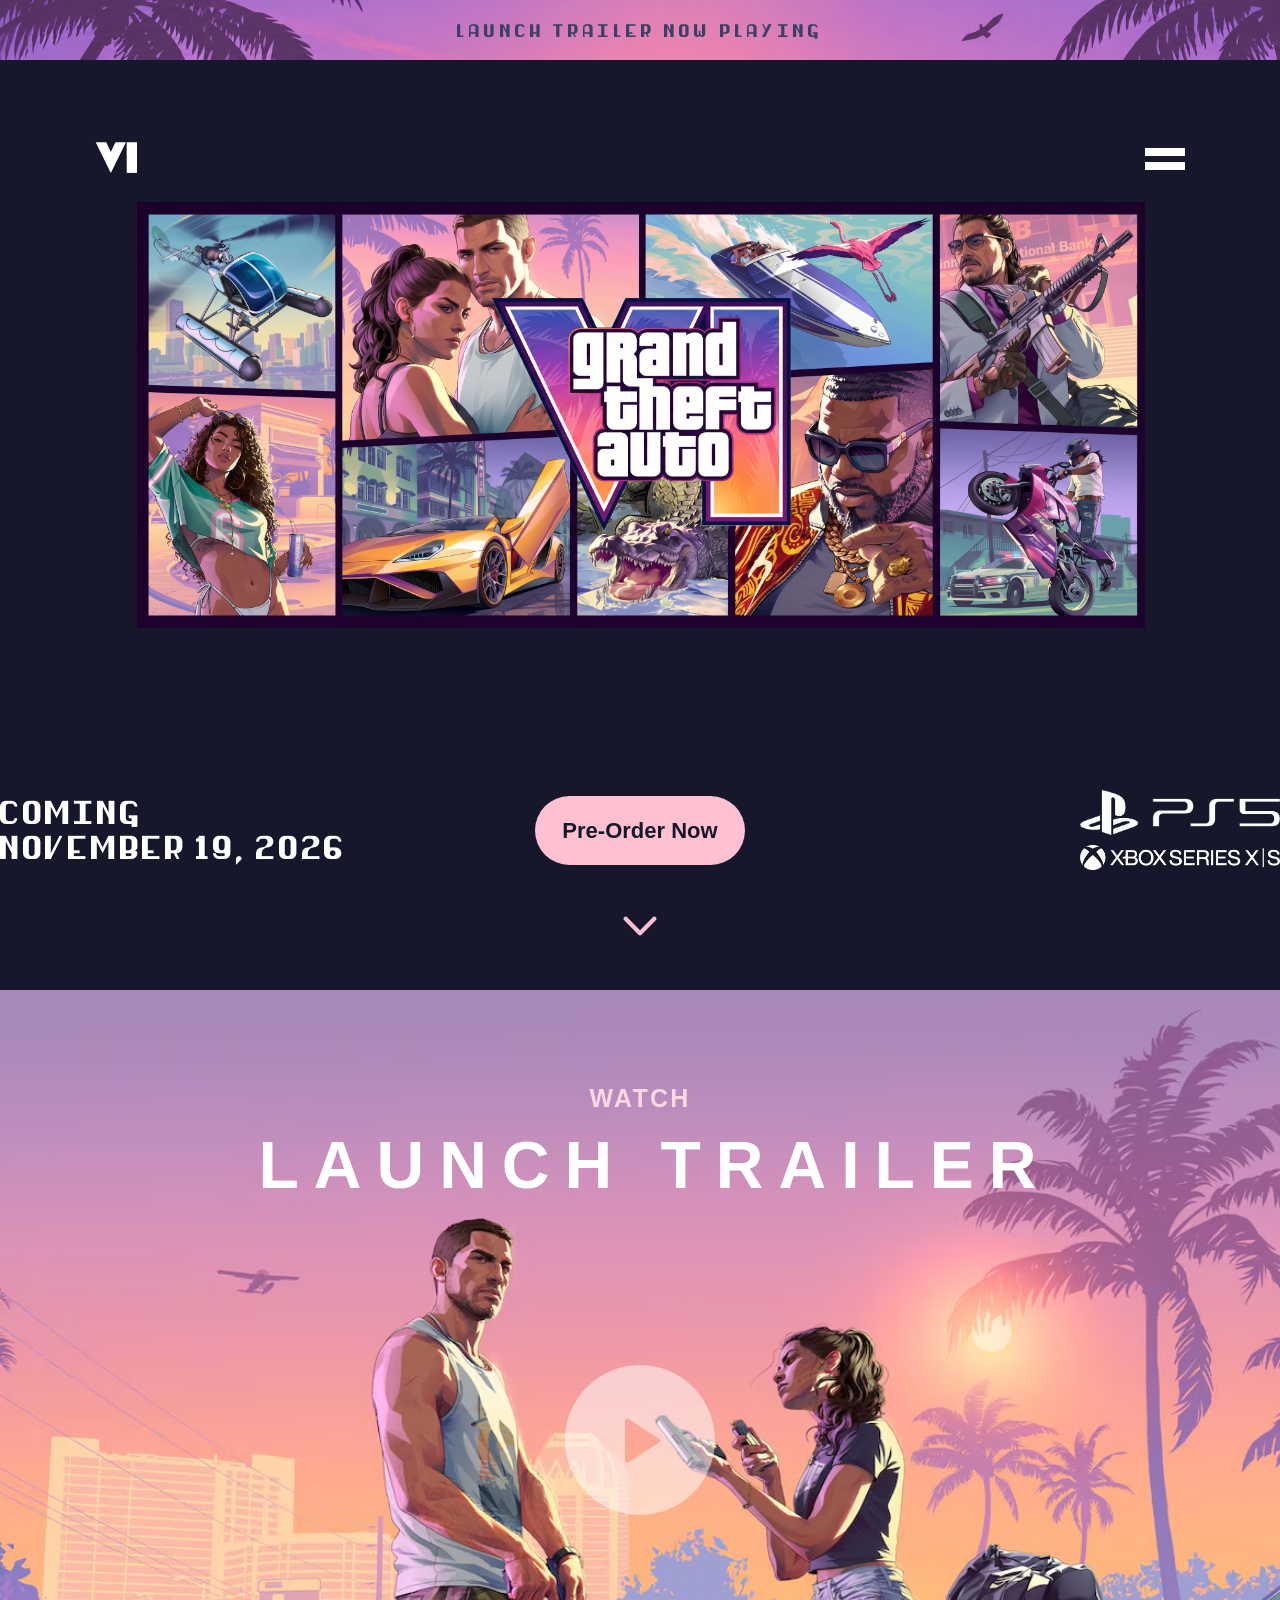
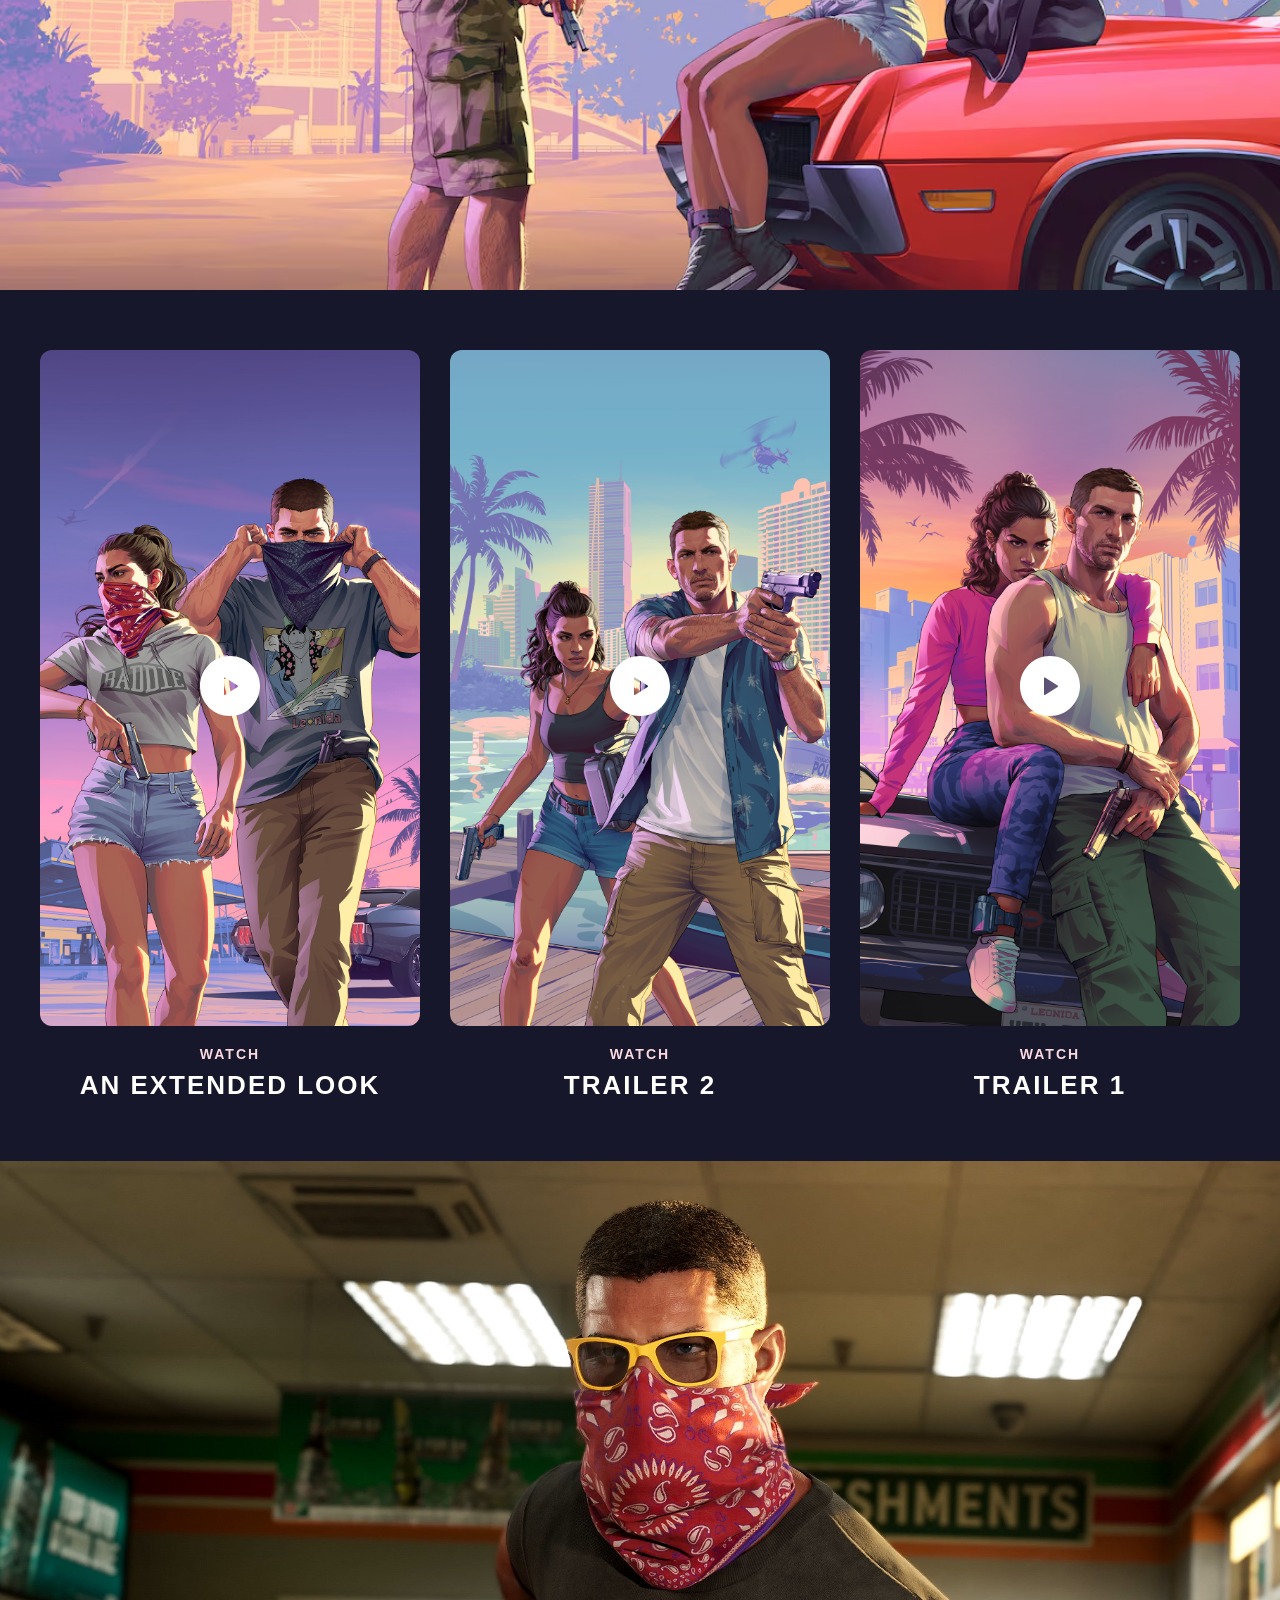
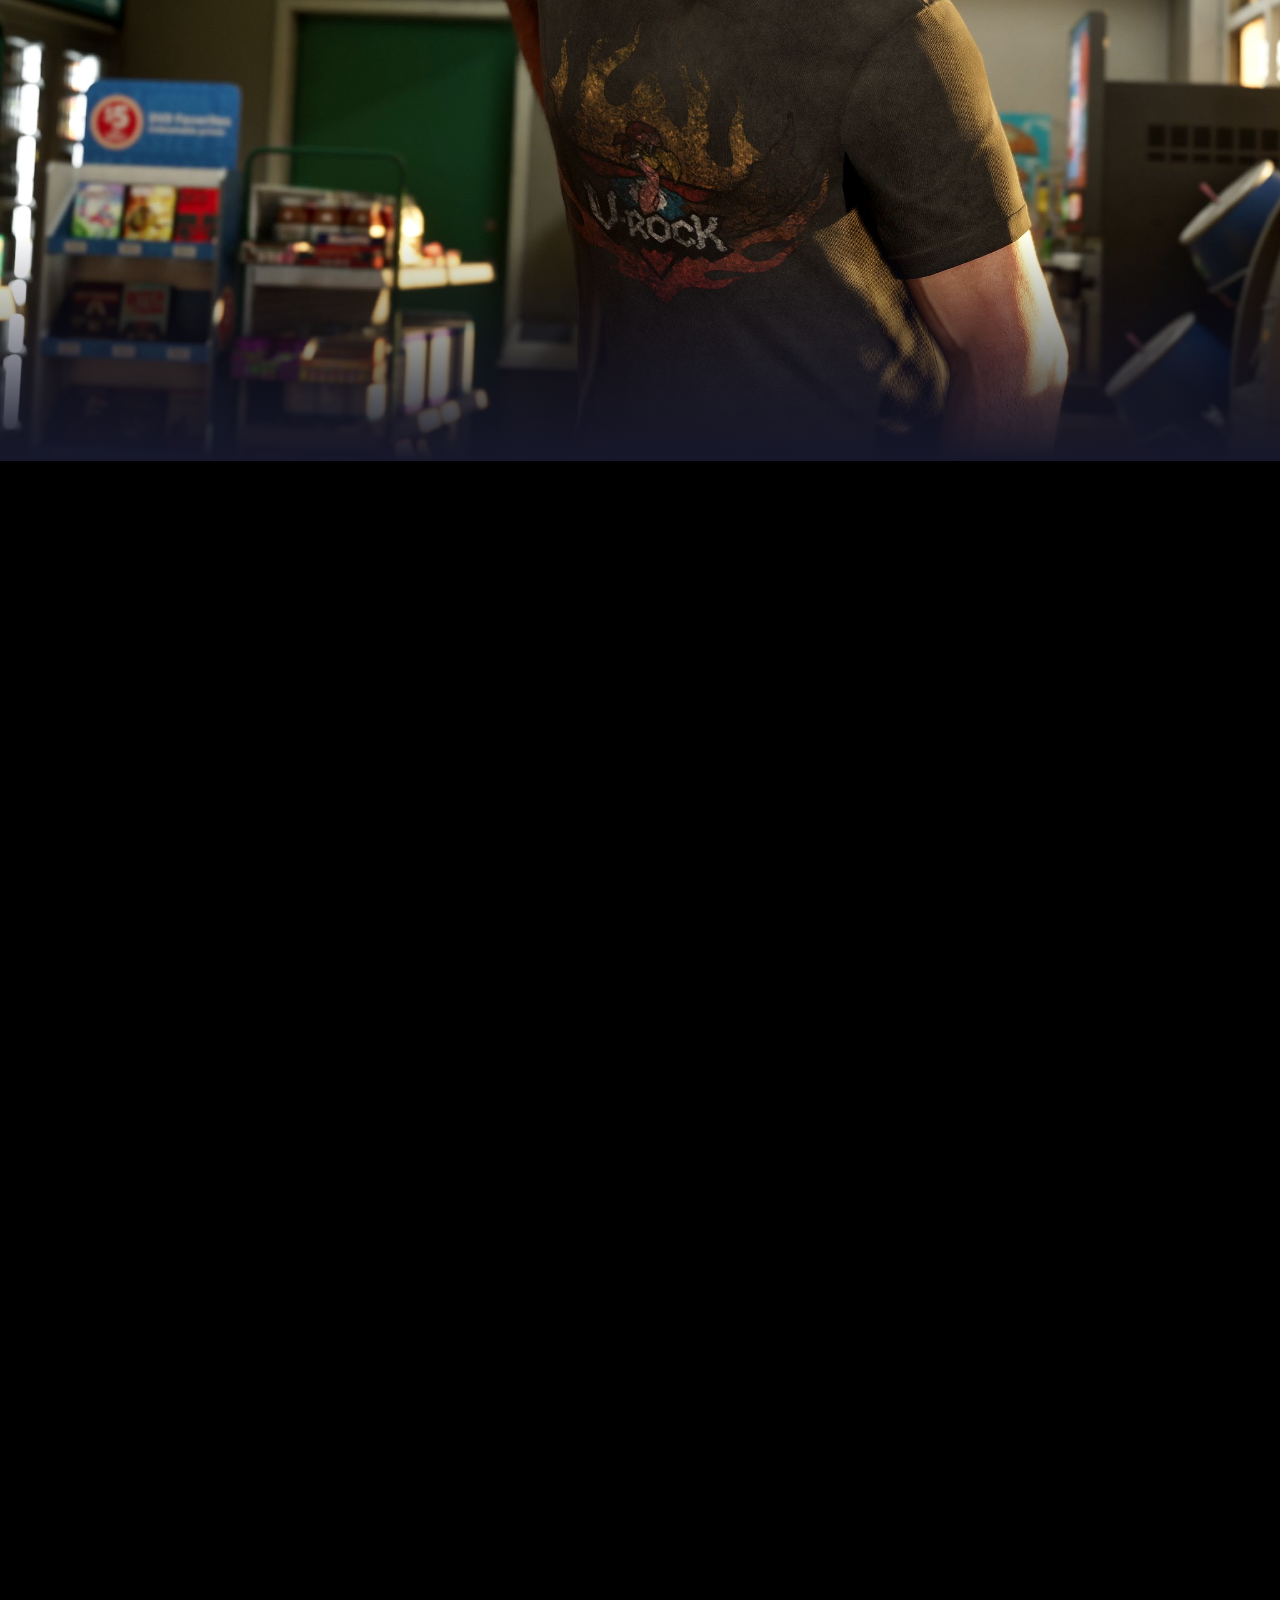
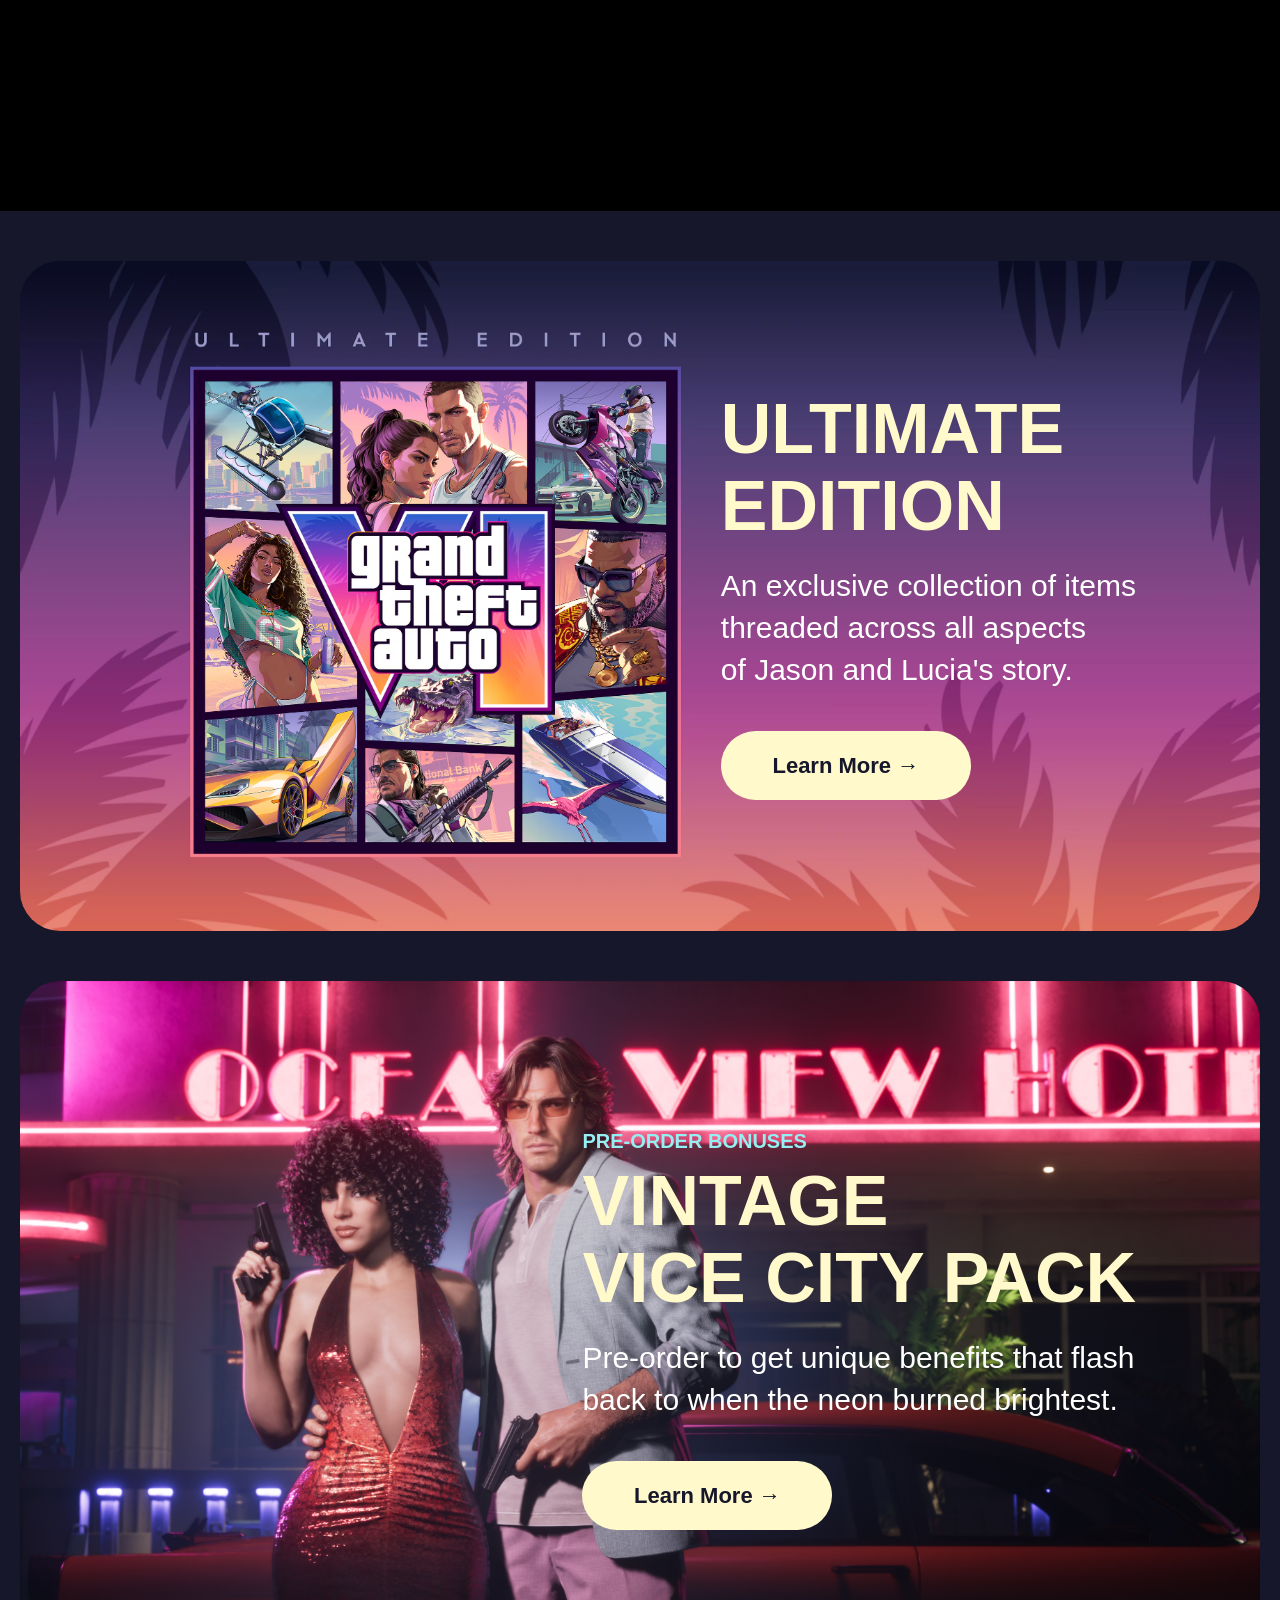
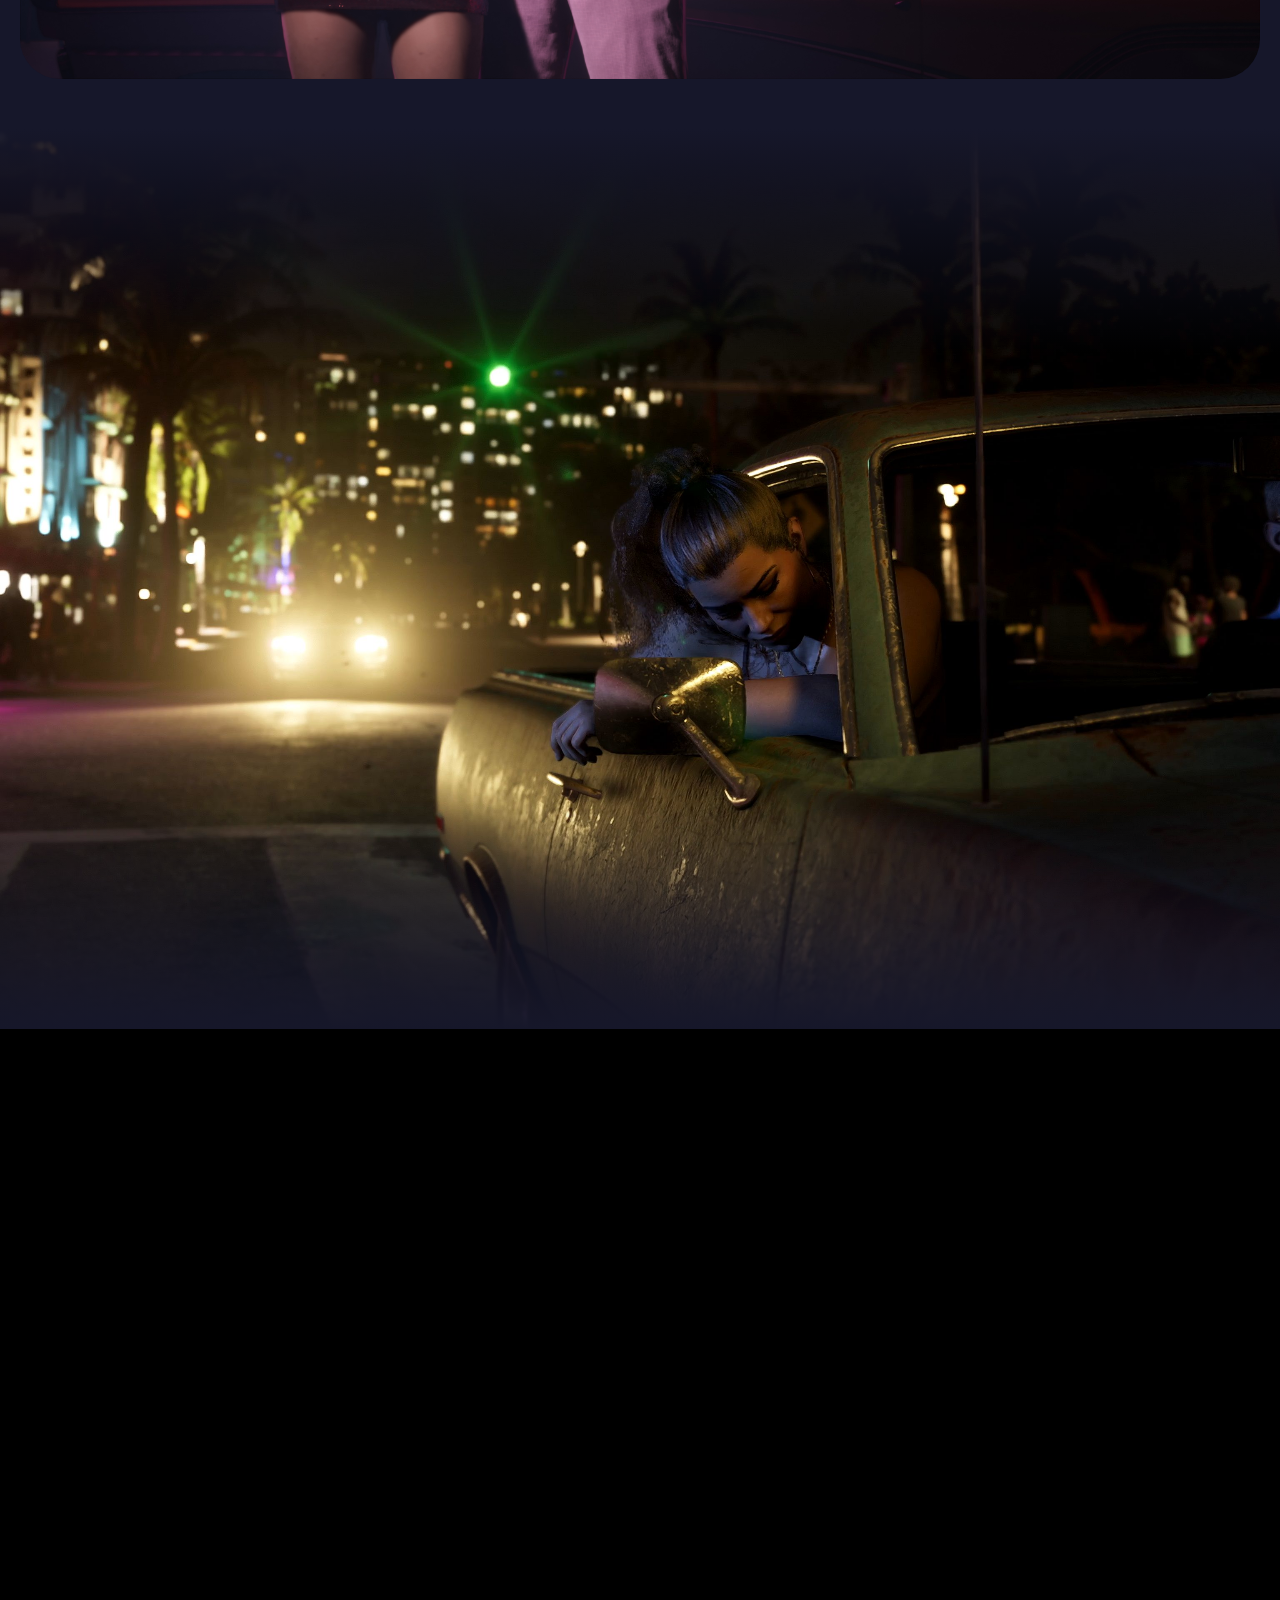
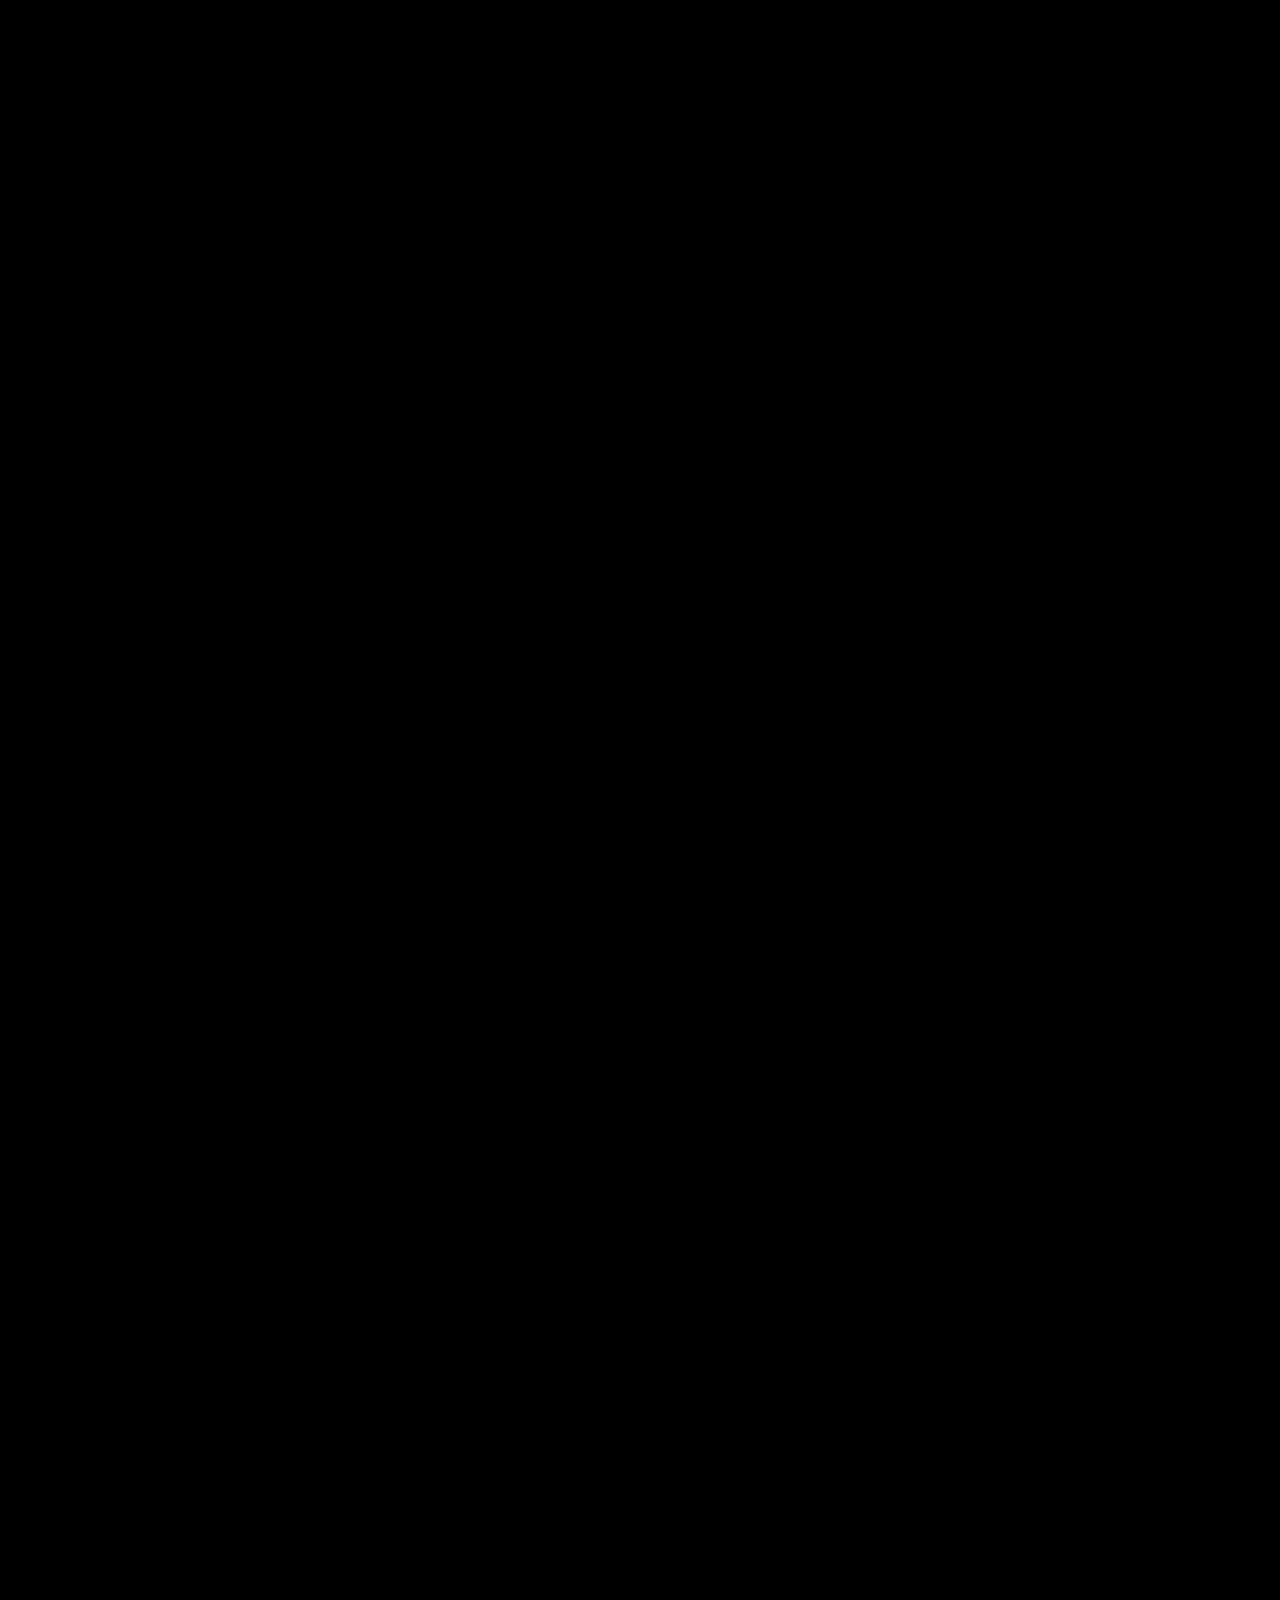
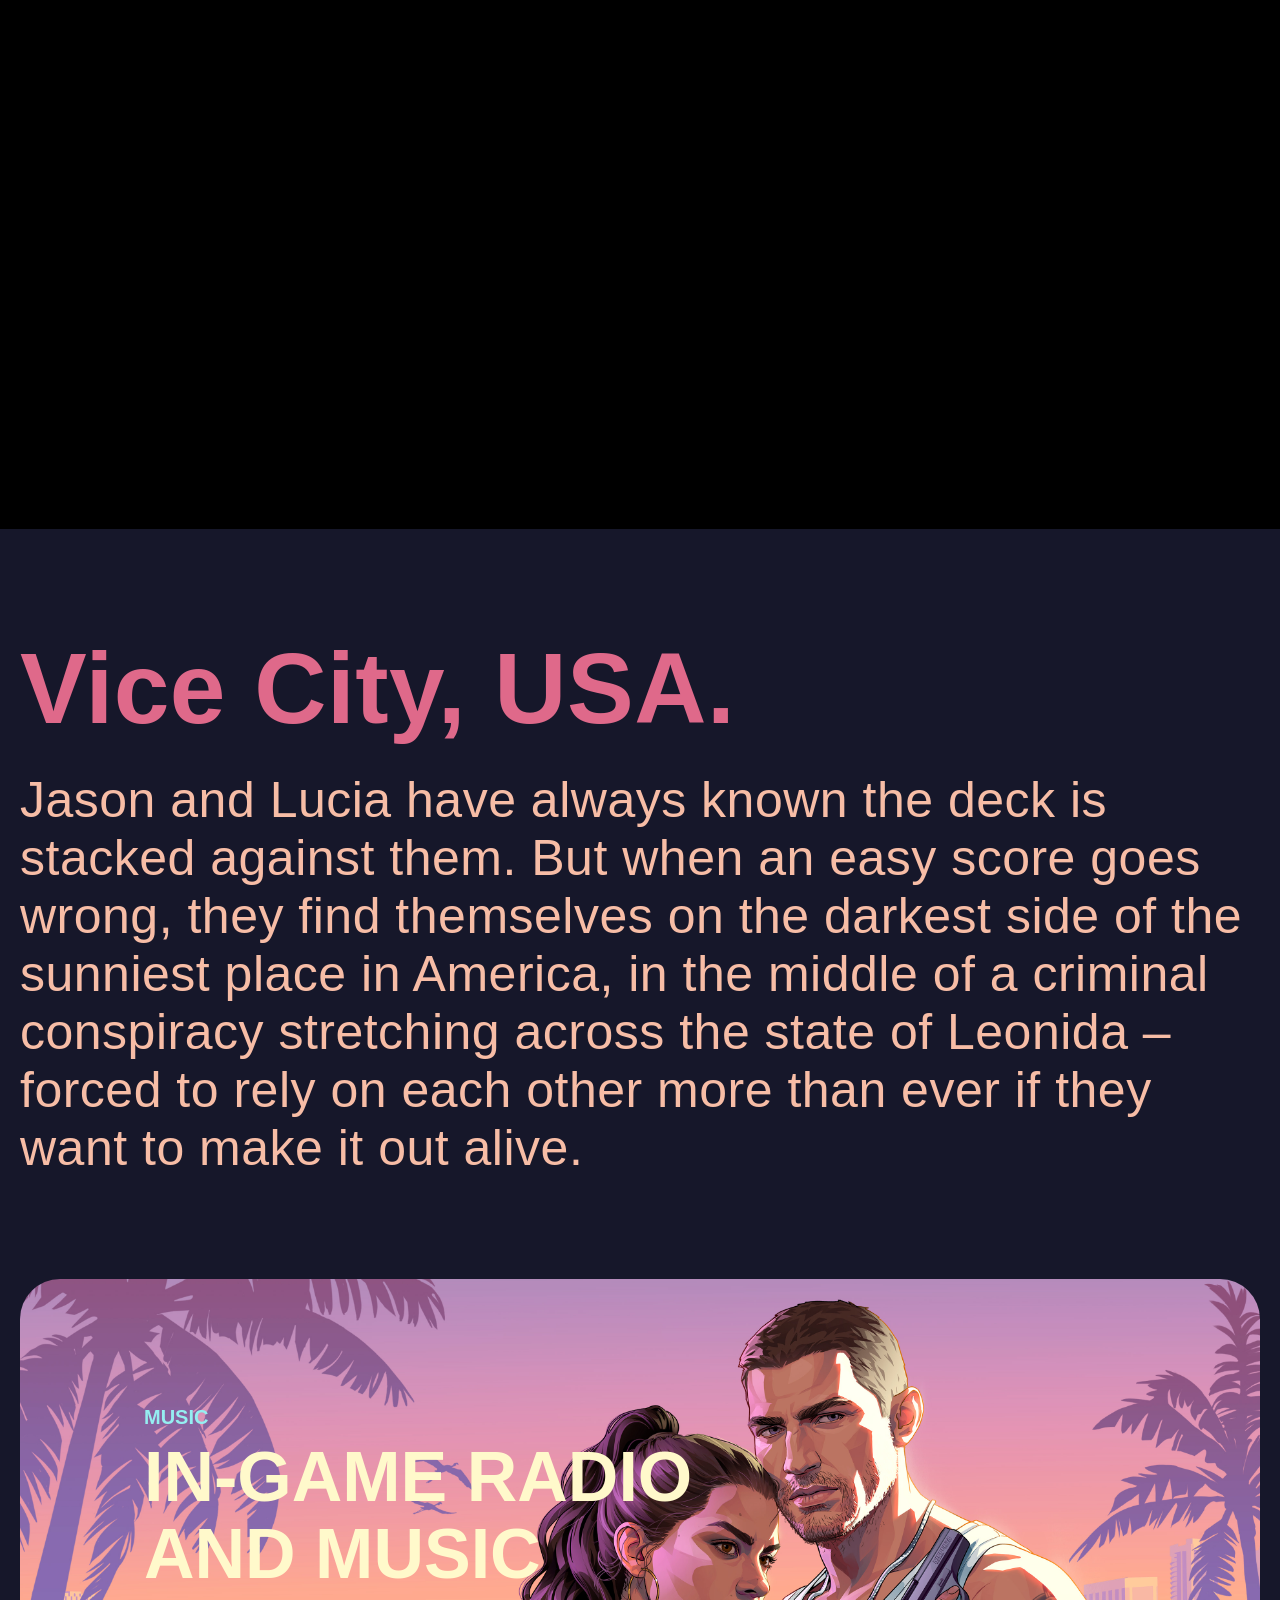
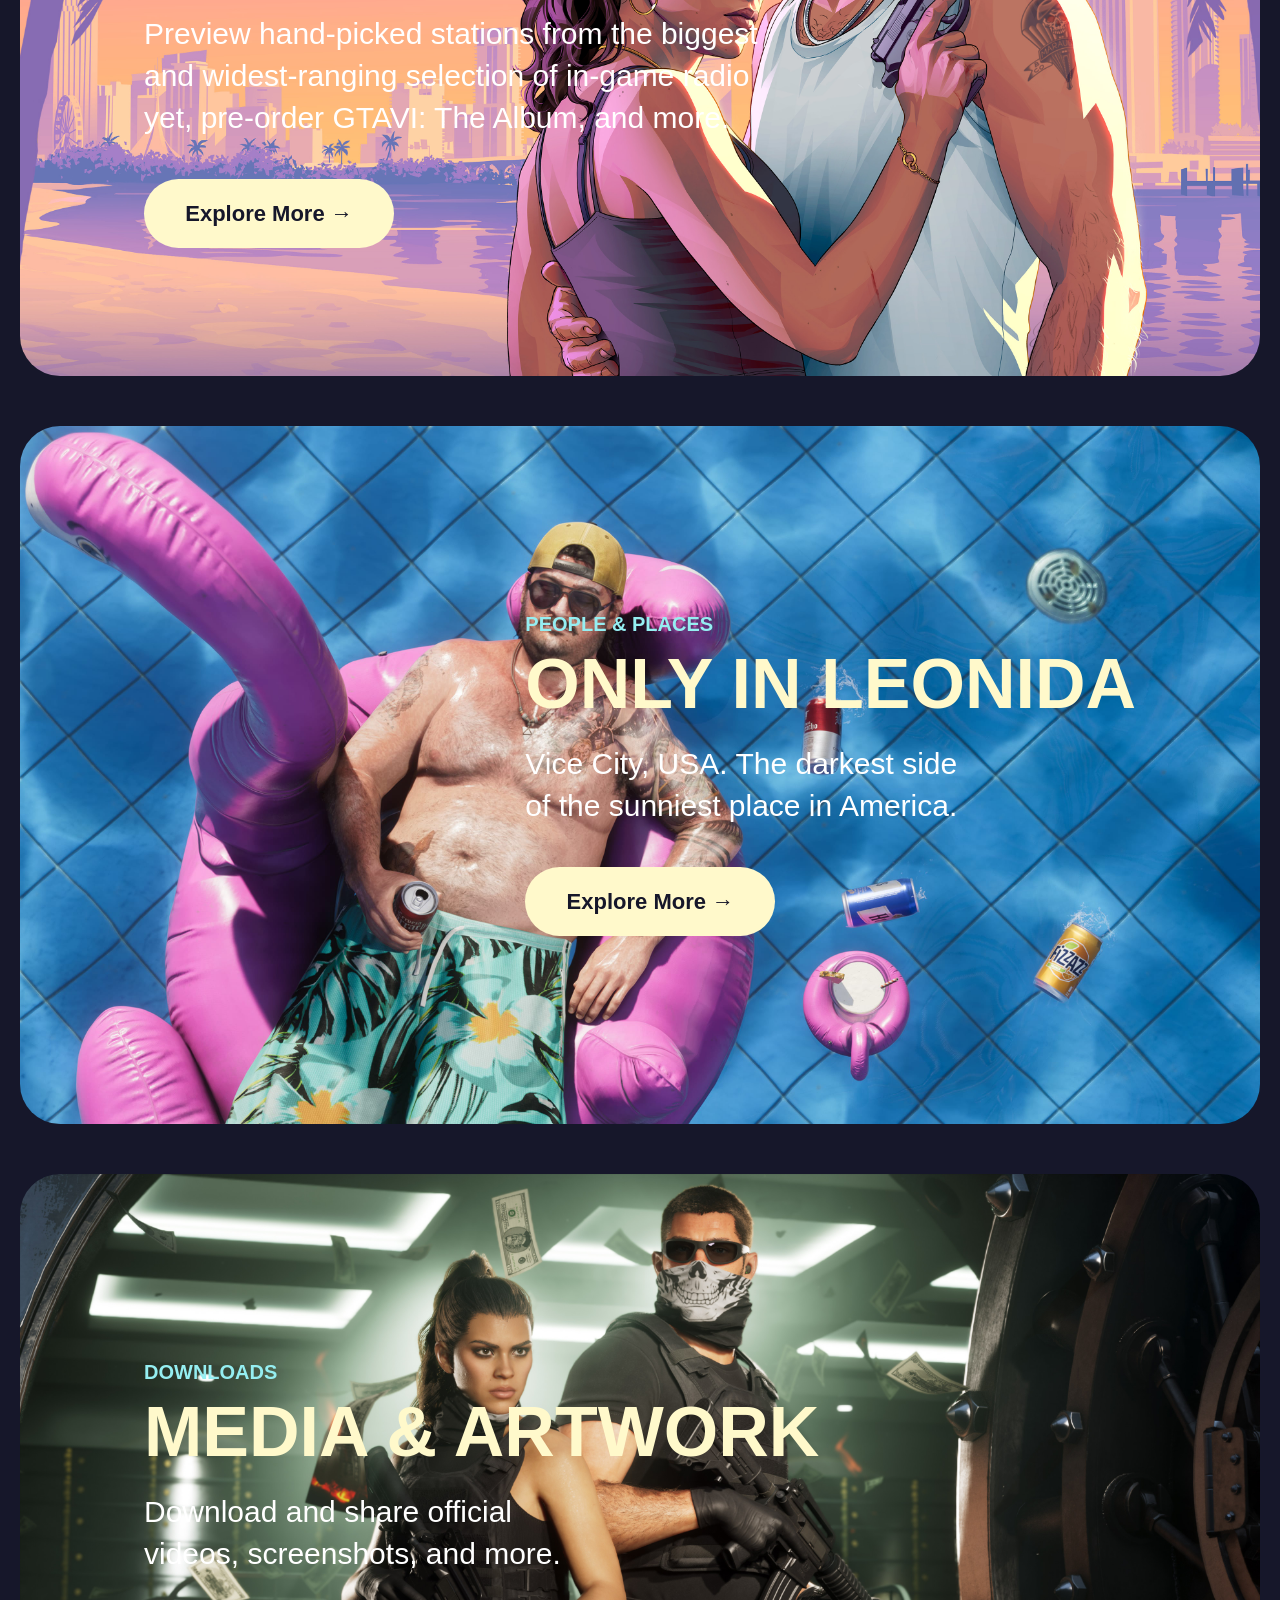
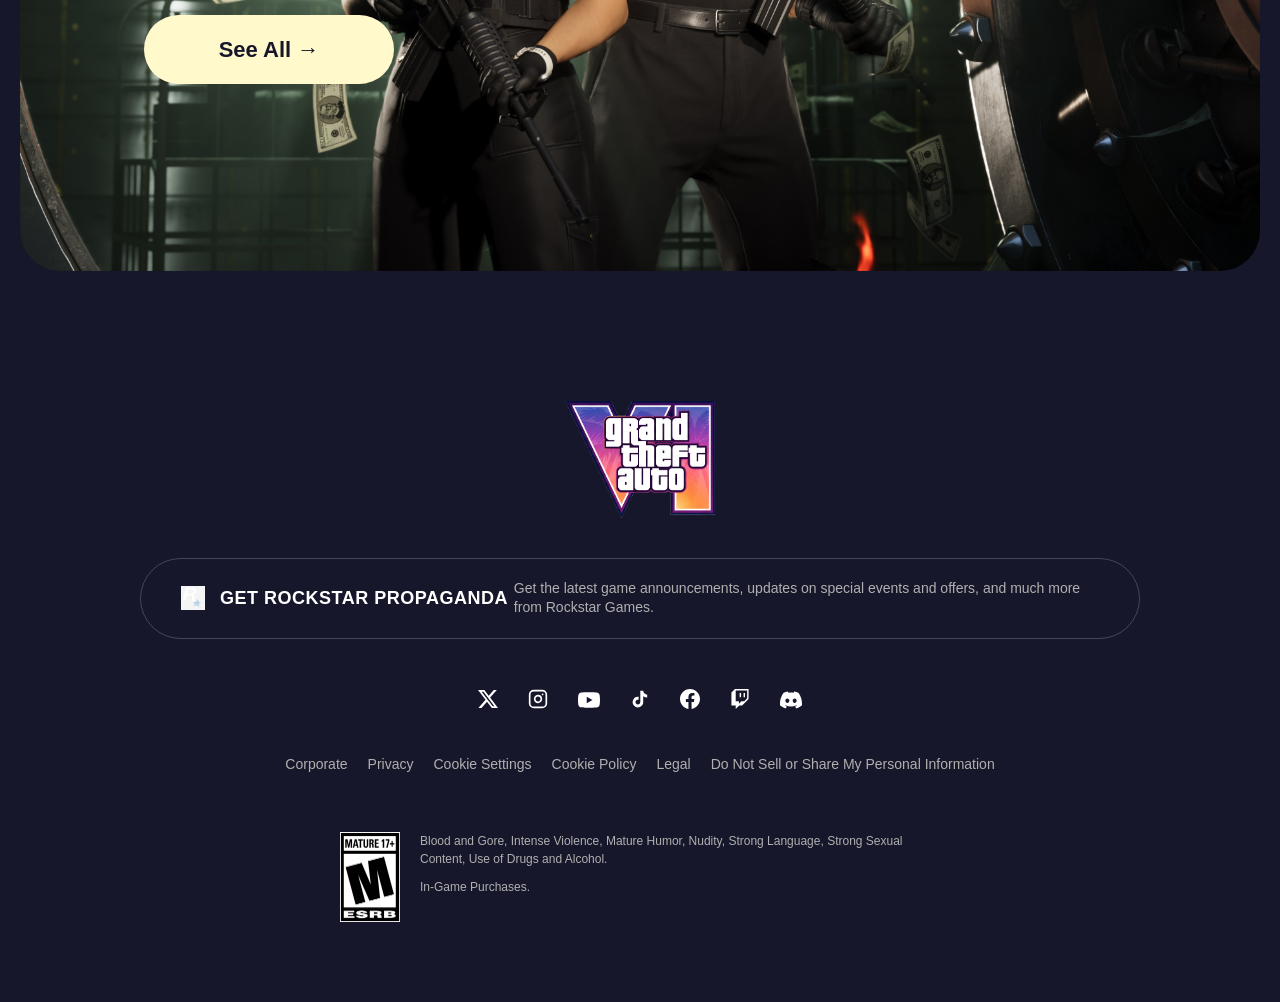
==== commit 1f679d11: "Made the website more responsive" ====
--- a/index.html
+++ b/index.html
@@ -39,18 +39,12 @@
 
   </div>
 
-
-  <button class="menu-button" aria-label="Expand Navigation Menu" aria-expanded="false">
+  
+  <input type="checkbox" id="menu-toggle" class="menu-toggle">
+  <label for="menu-toggle" class="menu-button" aria-label="Toggle navigation menu">
     <span></span>
     <span></span>
-  </button>
-
-  <input type="checkbox" id="menu-toggle" class="menu-toggle">
-
-<label for="menu-toggle" class="menu-button" aria-label="Toggle navigation menu">
-    <span></span>
-    <span></span>
-</label>
+  </label>
 
 <!-- Navigation overlay -->
 <nav class="menu-overlay">
@@ -343,146 +337,61 @@
 
 </body>
 <script>
-  // ==========================================
-  // 1. CANVAS SETUP (Runs once on page load)
-  // ==========================================
-  const canvasSection = document.querySelector('.scroll-canvas-section');
-  const canvas = document.getElementById('scrub-canvas');
-  const context = canvas ? canvas.getContext('2d') : null;
-  
-  // Set your total number of frames and the starting number
-  const frameCount = 30; 
-  const startingFrame = 1; 
-
-  // Generates "frame_002.jpg", "frame_003.jpg", etc.
-  const currentFrame = index => `frames/frame_${index.toString().padStart(3, '0')}.jpg`;
-  const images = [];
-
-  if (canvas) {
-    // Preload the images starting from index 2
-    for (let i = startingFrame; i < startingFrame + frameCount; i++) {
+  // 1. REUSABLE CANVAS SETUP
+  const setupCanvas = (sectionSel, canvasId, frameCount, getPath) => {
+    const section = document.querySelector(sectionSel);
+    const canvas = document.getElementById(canvasId);
+    if (!canvas || !section) return null;
+    
+    const ctx = canvas.getContext('2d');
+    const imgs = Array.from({ length: frameCount }, (_, i) => {
       const img = new Image();
-      img.src = currentFrame(i);
-      images.push(img);
+      img.src = getPath(i + 1);
+      return img;
+    });
+
+    imgs[0].onload = () => {
+      canvas.width = imgs[0].width;
+      canvas.height = imgs[0].height;
+      ctx.drawImage(imgs[0], 0, 0, canvas.width, canvas.height);
+    };
+
+    return { section, canvas, ctx, imgs, frameCount };
+  };
+
+  const canvases = [
+    setupCanvas('.scroll-canvas-section', 'scrub-canvas', 30, i => `frames/frame_${String(i).padStart(3, '0')}.jpg`),
+    setupCanvas('.scroll-canvas-section-2', 'scrub-canvas-2', 35, i => `frames2/frame_${String(i).padStart(3, '0')} (1).jpg`)
+  ].filter(Boolean);
+
+  // 2. DOM ELEMENTS FOR HERO
+  const heroCtr = document.querySelector('.hero-container');
+  const heroImg = document.querySelector('.hero-image');
+  const heroLogo = document.querySelector('.overlay');
+
+  // 3. COMBINED SCROLL LISTENER
+  window.addEventListener('scroll', () => {
+    const sy = window.scrollY;
+    
+    // Hero Effects
+    const p = Math.min(sy / 400, 1);
+    if (heroCtr) heroCtr.style.transform = `scale(${1 - p * 0.15})`;
+    if (heroImg) heroImg.style.filter = `brightness(${1 - p * 0.85})`;
+    if (heroLogo) {
+      heroLogo.style.transform = `scale(${1 + p * 0.15})`;
+      heroLogo.style.filter = `drop-shadow(0 0 ${p * 20}px rgba(255,255,255,${p * 0.9}))`;
     }
 
-    // Draw the first frame (frame_002.jpg) immediately upon load
-    const firstImg = new Image();
-    firstImg.src = currentFrame(startingFrame);
-    firstImg.onload = function() {
-      // Dynamically match canvas resolution to the image's actual resolution
-      canvas.width = firstImg.width;
-      canvas.height = firstImg.height;
+    // Canvas Scrubbing
+    canvases.forEach(({ section, canvas, ctx, imgs, frameCount }) => {
+      const rect = section.getBoundingClientRect();
+      const scrollP = Math.max(0, Math.min(-rect.top / (section.offsetHeight - window.innerHeight), 1));
+      const frame = Math.min(frameCount - 1, Math.floor(scrollP * frameCount));
       
-      // Force the image to draw exactly within these bounds
-      context.drawImage(firstImg, 0, 0, canvas.width, canvas.height);
-    }
-  } 
-
-  // ==========================================
-  // 1B. SECOND CANVAS SETUP
-  // ==========================================
-  const canvasSection2 = document.querySelector('.scroll-canvas-section-2');
-  const canvas2 = document.getElementById('scrub-canvas-2');
-  const context2 = canvas2 ? canvas2.getContext('2d') : null;
-  
-  // UPDATE THESE to match your second video's frame count and starting number
-  const frameCount2 = 35; 
-  const startingFrame2 = 1; 
-
-  // Make sure to use a different folder (e.g., frames2/) for the second video
-  const currentFrame2 = index => `frames2/frame_${index.toString().padStart(3, '0')} (1).jpg`;
-  const images2 = [];
-
-  if (canvas2) {
-    for (let i = startingFrame2; i < startingFrame2 + frameCount2; i++) {
-      const img = new Image();
-      img.src = currentFrame2(i);
-      images2.push(img);
-    }
-
-    const firstImg2 = new Image();
-    firstImg2.src = currentFrame2(startingFrame2);
-    firstImg2.onload = function() {
-      canvas2.width = firstImg2.width;
-      canvas2.height = firstImg2.height;
-      context2.drawImage(firstImg2, 0, 0, canvas2.width, canvas2.height);
-    }
-  }
-
-
-  // ==========================================
-  // 2. SCROLL LISTENER (Runs every time you scroll)
-  // ==========================================
-  window.addEventListener('scroll', () => {
-    const scrollY = window.scrollY;
-    
-    // ---- HERO SECTION LOGIC ----
-    const heroContainer = document.querySelector('.hero-container');
-    const heroImage = document.querySelector('.hero-image');
-    const heroLogo = document.querySelector('.overlay');
-    
-    const maxHeroScroll = 400; 
-    const heroProgress = Math.min(scrollY / maxHeroScroll, 1);
-    
-    const containerScale = 1 - (heroProgress * 0.15); 
-    const imageBrightness = 1 - (heroProgress * 0.85); 
-    const logoScale = 1 + (heroProgress * 0.15);
-    const logoGlow = heroProgress * 20; 
-    const logoGlowOpacity = heroProgress * 0.9; 
-    
-    if (heroContainer) heroContainer.style.transform = `scale(${containerScale})`;
-    if (heroImage) heroImage.style.filter = `brightness(${imageBrightness})`;
-    
-    if (heroLogo) {
-      heroLogo.style.transform = `scale(${logoScale})`;
-      heroLogo.style.filter = `drop-shadow(0px 0px ${logoGlow}px rgba(255, 255, 255, ${logoGlowOpacity}))`;
-    }
-
-    // ---- CANVAS SCRUBBING LOGIC ----
-    if (canvasSection && images.length > 0) {
-      const rect = canvasSection.getBoundingClientRect();
-      const scrollDistance = -rect.top;
-      const maxScroll = canvasSection.offsetHeight - window.innerHeight;
-      
-      let progress = scrollDistance / maxScroll;
-      progress = Math.max(0, Math.min(progress, 1)); // Clamp between 0 and 1
-      
-      // Calculate which frame to show based on scroll progress
-      const frameIndex = Math.min(
-        frameCount - 1,
-        Math.floor(progress * frameCount)
-      );
-
-      // Draw the correct frame strictly within the canvas boundaries
-      requestAnimationFrame(() => {
-        if (images[frameIndex]) {
-          context.drawImage(images[frameIndex], 0, 0, canvas.width, canvas.height);
-        }
-      });
-    }
-
-    // ---- SECOND CANVAS SCRUBBING LOGIC ----
-    if (canvasSection2 && images2.length > 0) {
-      const rect2 = canvasSection2.getBoundingClientRect();
-      const scrollDistance2 = -rect2.top;
-      const maxScroll2 = canvasSection2.offsetHeight - window.innerHeight;
-      
-      let progress2 = scrollDistance2 / maxScroll2;
-      progress2 = Math.max(0, Math.min(progress2, 1)); 
-      
-      const frameIndex2 = Math.min(
-        frameCount2 - 1,
-        Math.floor(progress2 * frameCount2)
-      );
-
-      requestAnimationFrame(() => {
-        if (images2[frameIndex2]) {
-          context2.drawImage(images2[frameIndex2], 0, 0, canvas2.width, canvas2.height);
-        }
-      });
-    }
+      if (imgs[frame]) {
+        requestAnimationFrame(() => ctx.drawImage(imgs[frame], 0, 0, canvas.width, canvas.height));
+      }
+    });
   });
-
 </script>
 </html>
--- a/styles.css
+++ b/styles.css
@@ -6,7 +6,6 @@
     font-style: normal;
   }
 
-
   * {
     margin: 0;
     padding: 0;
@@ -27,7 +26,7 @@
   }
 
    .top-section img {
-    width: 100%;
+    width: 100%;                                  
     height: 100%;
     object-fit: cover;
     object-position: center top;
@@ -43,19 +42,6 @@
     font-family: 'ArtDeco Bold' !important;
 
 
-  }
-
-    .sticky-nav-layer {
-    position: fixed;
-    top: 60px; 
-    left: 0;
-    width: 100%;
-    z-index: 1000;
-    display: flex;
-    justify-content: space-between;
-    align-items: flex-start;
-    padding: 55px; 
-    pointer-events: none; 
   }
 
   .logo {
@@ -867,38 +853,20 @@
     pointer-events: none;
 }
 
-/* Menu button */
 .menu-button {
-    position: fixed;
-    top: 30px;
-    right: 35px;
-    z-index: 1002;
-    width: 48px;
-    height: 48px;
-    display: flex;
-    flex-direction: column;
-    justify-content: center;
-    align-items: center;
-    gap: 8px;
-    cursor: pointer;
-}
-
-/* Hamburger lines */
+  z-index: 1002;
+}
+
 .menu-button span {
-    display: block;
-    width: 30px;
-    height: 2px;
-    background: #fff;
-    transition: transform 0.3s ease, width 0.3s ease;
-}
-
-/* Animate hamburger into an X */
+  transition: transform 0.3s ease;
+}
+
 .menu-toggle:checked + .menu-button span:first-child {
-    transform: translateY(5px) rotate(45deg);
+  transform: translateY(7px) rotate(45deg);
 }
 
 .menu-toggle:checked + .menu-button span:last-child {
-    transform: translateY(-5px) rotate(-45deg);
+  transform: translateY(-7px) rotate(-45deg);
 }
 
 /* Full-screen navigation */
@@ -964,7 +932,6 @@
         gap: 24px;
     }
 }
-
 
   /* Responsive Adjustments for Mobile */
   @media (max-width: 768px) {
@@ -984,4 +951,50 @@
       align-items: center;
       text-align: center;
     }
-  }+  }
+
+/* =========================================================================
+   RESPONSIVE LAYER (Single Media Query)
+   ========================================================================= */
+html {text-size-adjust: 100%;} body {overflow-x: clip;}
+img, svg, canvas, video, iframe {max-width: 100%;} body:has(.menu-toggle:checked) {overflow: hidden;}
+
+@media (max-width: 950px) {
+  .hero-section {flex-direction: column; justify-content: flex-start; padding: 16px 14px 0;}
+  .logo {margin: 8px 0; width: clamp(36px, 6vw, 42px); flex: none;}
+  .hero-container {margin: 0 auto; height: clamp(340px, 65svh, 640px);}
+  .hero-image {height: 100%; object-fit: cover; object-position: center;}
+  .overlay {max-width: min(220px, 50vw);}
+  
+  /* Menu button set to absolute so it scrolls naturally with the page */
+  .menu-button {position: absolute; top: 20px; right: 20px; margin: 0; z-index: 1002; background: transparent; backdrop-filter: none;}
+  button.menu-button {display: none;}
+  
+  .pre-order-wrapper {padding: 0 24px;} .pre-order {height: auto; flex-direction: column; gap: 22px; padding: 28px 0; max-width: 560px;}
+  .pre-order .left, .pre-order .center, .pre-order .right {width: 100%; justify-content: center; text-align: center;}
+  .pre-order p {font-size: clamp(20px, 4vw, 24px);} .order-button {width: clamp(240px, 80vw, 260px); height: 60px;}
+  .console-logos {flex-direction: row; justify-content: center; gap: 24px;} .console-logos img {width: 40%; max-width: 130px;}
+  
+  .launch-section {height: clamp(420px, 80svh, 100svh); margin-top: 40px;} .launch-text {top: 12%; padding: 0 16px;}
+  .watch p {font-size: clamp(14px, 3vw, 22px); line-height: 1.2; text-align: center;} .launch p {font-size: clamp(24px, 8vw, 56px); letter-spacing: clamp(3px, 1vw, 10px); text-align: center;}
+  .video-overlay {padding: 72px 16px 32px;} .details-split-row {flex-direction: column; gap: 16px;} .main-title {font-size: clamp(24px, 6vw, 36px);}
+  
+  .more-trailers-section {padding: 40px 0;} .trailers-container {justify-content: flex-start; gap: 16px; padding: 0 20px 12px; overflow-x: auto; scroll-snap-type: x mandatory; scrollbar-width: none;}
+  .trailer-card {flex: 0 0 clamp(260px, 70vw, 320px); scroll-snap-align: start;} .watch-tag {font-size: 12px;} .trailer-title {font-size: clamp(16px, 2vw, 22px);}
+  
+  .ultimate-vicecity {gap: 40px; padding: 32px 16px;} .promo-card, .story-card {flex-direction: column; align-items: stretch; border-radius: 24px; min-height: 0;}
+  .promo-content {position: static; padding: 22px 4px 0; align-items: flex-start;} .promo-heading {font-size: clamp(30px, 7vw, 52px); margin-bottom: 12px;}
+  .promo-para {font-size: clamp(15px, 3vw, 22px); line-height: 1.5;} .promo-para br {display: none;}
+  .promo-content button {width: 100%; min-width: 190px; height: 54px; margin-top: 22px; font-size: 17px;}
+  .story-heading {font-size: clamp(34px, 9vw, 64px);} .story-paragraph {font-size: clamp(17px, 4vw, 28px);}
+  
+  .site-footer {padding: 56px 20px 40px;} .newsletter-bar {margin-bottom: 36px; flex-direction: column; text-align: center; gap: 16px;}
+  .footer-socials, .footer-links {flex-wrap: wrap; justify-content: center; text-align: center;}
+  
+  .top-section p {left: 0; right: 0; padding: 0 64px; text-align: center; font-size: clamp(9px, 2vw, 10px);}
+}
+
+/* Touch Reset */
+@media (hover: none) {
+  .order-button:hover, .promo-content button:hover {color: #1617}
+}
